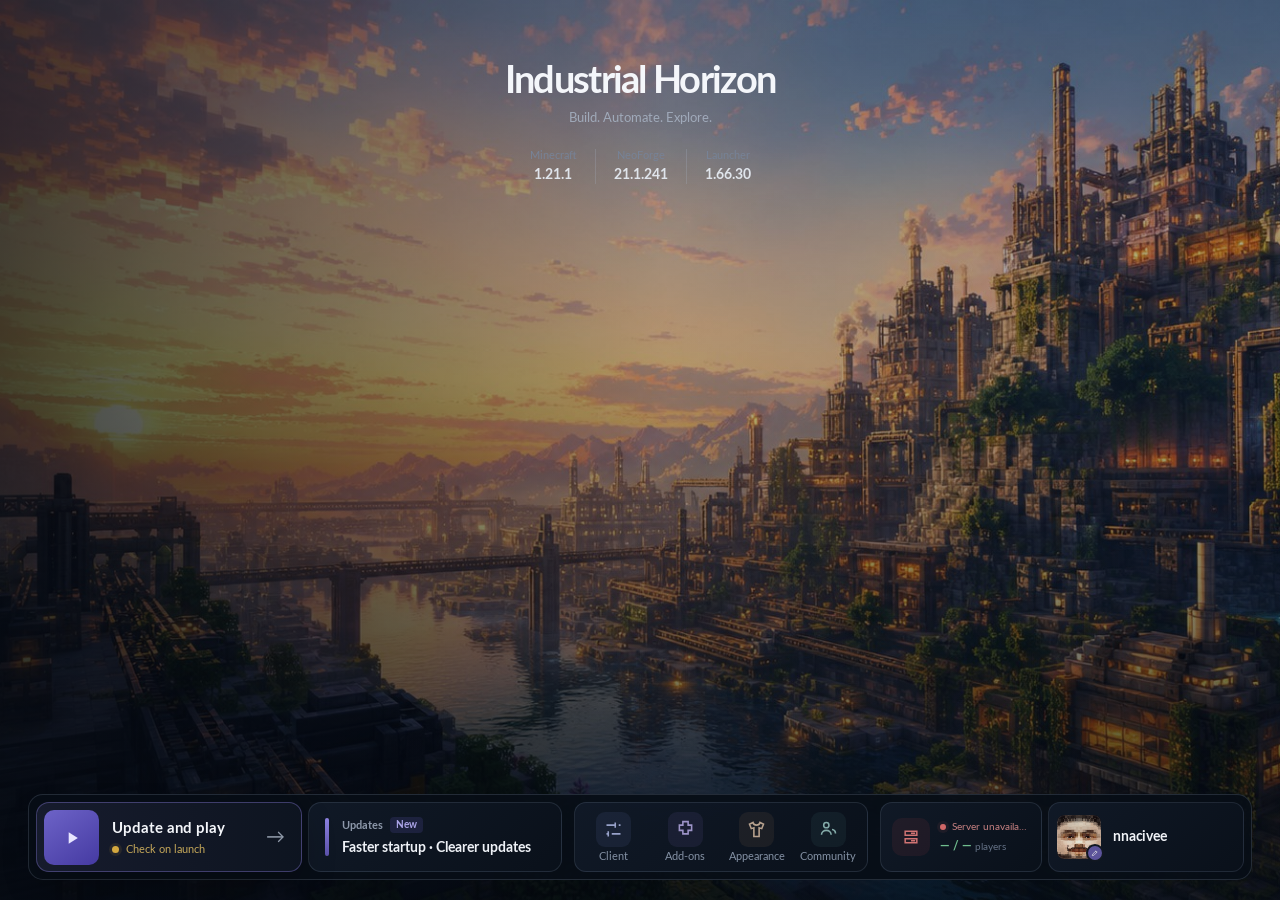
==== ui/center-control-layouts.html @ 891d29fd "Release 1.66.30 optional visual mods" ====
<!doctype html>
<html lang="ru">
<head>
  <meta charset="utf-8">
  <meta name="viewport" content="width=device-width,initial-scale=1">
  <link rel="icon" type="image/png" href="assets/industrial-horizon-icon-source.png">
  <title>Industrial Horizon Launcher</title>
  <style>
    @font-face{font-family:"Horizon Lato";src:url("../fonts/Lato-Regular.ttf") format("truetype");font-weight:400;font-style:normal;font-display:swap}
    @font-face{font-family:"Horizon Lato";src:url("../fonts/Lato-Bold.ttf") format("truetype");font-weight:700;font-style:normal;font-display:swap}
    :root{color-scheme:dark;--bg:#070b12;--panel:rgba(9,15,25,.92);--panel2:#111a28;--line:rgba(170,188,216,.17);--text:#f4f6fa;--muted:#7e8a9d;--accent:#7567ff;--accent2:#9a8cff;--green:#31d17c}
    *{box-sizing:border-box}html,body{margin:0;width:100%;height:100%;min-height:100%;font-family:"Horizon Lato","Segoe UI",Arial,sans-serif;background:var(--bg);color:var(--text);text-rendering:optimizeLegibility}
    body{min-height:100vh;padding:0;display:flex;align-items:stretch;justify-content:flex-start;overflow:hidden}button{font:inherit;color:inherit}
    .page{width:100%;height:100vh}.chooser{height:48px;margin-bottom:10px;display:flex;align-items:center;justify-content:space-between;gap:16px}.chooser-copy{display:flex;align-items:center;gap:12px}.chooser-copy strong{font-size:15px}.chooser-copy span{color:#6f7b8e;font-size:10px}.tabs{display:flex;gap:5px;padding:4px;border:1px solid var(--line);border-radius:10px;background:#0b111b}.tab{height:32px;padding:0 13px;border:0;border-radius:7px;background:transparent;color:#7b8798;font-size:10px;cursor:pointer}.tab:hover{color:#dce1e9;background:#121b29}.tab.active{color:#fff;background:#232a3f;box-shadow:inset 0 0 0 1px rgba(142,129,255,.3)}
    .stage{--control-width:1280px;position:relative;height:calc(100vh - 86px);min-height:590px;max-height:680px;overflow:hidden;border:1px solid #293241;border-radius:15px;background:#080e18;box-shadow:0 26px 90px rgba(0,0,0,.55)}.page.locked .stage{width:100%;height:100%;min-height:0;max-height:none;border:0;border-radius:0;box-shadow:none}
    .stage:before{content:"";position:absolute;inset:0;background:linear-gradient(90deg,rgba(6,11,19,.72) 0%,rgba(6,11,19,.2) 52%,rgba(6,11,19,.26) 100%),linear-gradient(0deg,rgba(5,10,17,.62),rgba(5,10,17,.05) 58%),url("assets/hero-bg-v6.jpg") center/cover no-repeat;filter:saturate(.88) brightness(.94)}
    .profile{position:absolute;z-index:6;left:20px;top:17px;height:43px;min-width:142px;padding:5px 9px 5px 5px;border:1px solid rgba(170,188,216,.13);border-radius:10px;background:rgba(10,16,27,.9);display:flex;align-items:center;gap:10px}.avatar{position:relative;flex:0 0 auto;width:32px;height:32px;padding:0;border:0;border-radius:7px;outline:0;background-color:#202a3a;background-image:url("../skins/nnacivee.png");background-repeat:no-repeat;background-size:256px 128px;background-position:-32px -32px;image-rendering:pixelated;filter:brightness(.9) saturate(.82);box-shadow:inset 0 0 0 1px rgba(255,255,255,.1);cursor:pointer;transition:.16s}.avatar:after{content:"";position:absolute;right:-3px;bottom:-3px;width:14px;height:14px;border:2px solid #111a27;border-radius:50%;background:#665bbb url("data:image/svg+xml,%3Csvg xmlns='http://www.w3.org/2000/svg' viewBox='0 0 24 24' fill='none' stroke='%23fff' stroke-width='2'%3E%3Cpath d='m4 20 4.5-1 10-10-3.5-3.5-10 10L4 20Zm9-13 3.5 3.5'/%3E%3C/svg%3E") center/8px no-repeat;image-rendering:auto}.avatar:hover,.avatar:focus-visible{filter:brightness(1.08) saturate(1);box-shadow:0 0 0 2px rgba(123,111,219,.48),inset 0 0 0 1px rgba(255,255,255,.15)}.profile-copy{min-width:0;display:block}.nickname-input{display:block;width:112px;height:28px;padding:0 2px;border:0;border-bottom:1px solid transparent;outline:0;background:transparent;color:#f1f3f7;font:700 14px/28px "Horizon Lato","Segoe UI",Arial,sans-serif;letter-spacing:-.01em}.nickname-input:hover{border-bottom-color:rgba(155,165,181,.22)}.nickname-input:focus{border-bottom-color:#756bd0;color:#fff}.profile:focus-within{border-color:rgba(126,116,204,.4);background:#121b29}
    .stage .profile{left:auto;right:max(36px,calc(50% - 632px));top:auto;bottom:28px;width:204px;height:70px;padding:8px 11px 8px 8px;border-radius:12px;background:linear-gradient(135deg,rgba(17,26,40,.96),rgba(10,17,27,.96))}.stage .profile .avatar{width:46px;height:46px;background-size:368px 184px;background-position:-46px -46px}.stage .nickname-input{width:128px;font-size:14px}
    .window-controls{position:absolute;z-index:6;right:17px;top:15px;color:rgba(240,244,250,.72);font-size:11px;letter-spacing:12px}.hero{position:absolute;z-index:3;left:50%;top:62px;transform:translateX(-50%);width:680px;text-align:center}.hero h1{margin:0;font-size:38px;line-height:1;letter-spacing:-.045em;font-weight:680}.hero p{margin:11px 0 0;color:#a0aaba;font-size:12px}.versions{margin-top:22px;display:flex;justify-content:center}.version{padding:0 18px;border-right:1px solid rgba(180,195,220,.2)}.version:last-child{border:0}.version small{display:block;color:#778397;font-size:9px}.version b{display:block;margin-top:5px;font-size:12px;font-weight:580;color:#e0e5ec}
    .variant{position:absolute;z-index:4;inset:0;display:none}.variant.active{display:block}
    .play{height:70px;padding:7px;border:1px solid rgba(126,116,204,.42);border-radius:13px;background:linear-gradient(90deg,rgba(23,28,46,.98),rgba(14,21,33,.97));display:grid;grid-template-columns:55px 1fr 28px;align-items:center;gap:13px;text-align:left;cursor:pointer;box-shadow:0 15px 35px rgba(0,0,0,.2)}.play:hover{border-color:#8176d0;transform:translateY(-1px)}.play[aria-disabled="true"]{cursor:wait;transform:none}.play-icon{width:55px;height:55px;border-radius:10px;background:linear-gradient(145deg,#6d63c7,#453aa2);display:grid;place-items:center}.play-icon svg{width:20px;fill:#e8e6ff}.play-copy b{display:block;font-size:17px}.client-state{display:flex!important;align-items:center;gap:7px;margin-top:5px;color:#c1a65b!important;font-size:9px}.client-state i{width:7px;height:7px;border-radius:50%;background:#d4a83f;box-shadow:0 0 0 3px rgba(212,168,63,.1)}.client-state.ready{color:#70b88e!important}.client-state.ready i{background:#42c77b;box-shadow:0 0 0 3px rgba(66,199,123,.1)}.client-state.updating{color:#9aa4b3!important}.client-state.updating i{background:#8a80cf;animation:pulse 1s infinite}@keyframes pulse{50%{opacity:.4}}.arrow{color:#909aa9;font-size:19px}
    .play:focus{outline:0}.play:focus-visible{box-shadow:0 0 0 1px #675eaa,0 15px 35px rgba(0,0,0,.2)}
    .ticker{height:70px;padding:0 16px;border:1px solid var(--line);border-radius:13px;background:var(--panel);display:grid;grid-template-columns:auto minmax(0,1fr);align-items:center;gap:13px;text-align:left;cursor:pointer}.ticker-mark{width:4px;height:38px;border-radius:3px;background:linear-gradient(180deg,#8d82e1,#5c52ad)}.ticker-copy small{display:flex;align-items:center;gap:7px;color:#8d98aa;font-size:9px;font-weight:600;line-height:1}.ticker-copy small em{padding:3px 6px;border-radius:4px;background:rgba(93,82,173,.2);color:#aaa3e6;font-size:8px;font-style:normal;font-weight:600}.ticker-copy small em[hidden]{display:none}.ticker-copy b{display:-webkit-box;margin-top:7px;overflow:hidden;color:#eef1f6;font-size:13px;font-weight:650;line-height:1.18;-webkit-box-orient:vertical;-webkit-line-clamp:2;white-space:normal}.ticker:hover{border-color:rgba(126,116,204,.4)}
    .dock{padding:5px;border:1px solid var(--line);border-radius:14px;background:var(--panel);display:flex;align-items:center;justify-content:center;gap:5px}.tool{position:relative;width:58px;height:58px;padding:0;border:1px solid transparent;border-radius:10px;outline:0;background:transparent;color:#8290a3;display:grid;place-items:center;cursor:pointer}.tool:focus-visible{box-shadow:0 0 0 1px #675eaa}.tool:hover,.tool.open{border-color:rgba(126,116,204,.3);background:#172131;color:#fff}.tool svg{width:35px;height:35px;padding:7px;border-radius:9px;stroke:currentColor;background:#151e2b}.tool[data-group="client"] svg{color:#98a2ca;background:rgba(102,113,169,.12)}.tool[data-group="addons"] svg{color:#9d94c8;background:rgba(116,102,170,.12)}.tool[data-group="look"] svg{color:#b7a18e;background:rgba(164,125,94,.1)}.tool[data-group="community"] svg{color:#83aaa8;background:rgba(76,139,134,.1)}.tool>span{display:none}.tool:after{content:attr(data-label);position:absolute;left:50%;bottom:65px;transform:translate(-50%,4px);padding:6px 8px;border:1px solid var(--line);border-radius:6px;background:#111a28;color:#d8dee7;font-size:9px;white-space:nowrap;opacity:0;pointer-events:none;transition:.15s}.tool:hover:after,.tool:focus-visible:after{opacity:1;transform:translate(-50%,0)}
    .status{display:flex;align-items:center;gap:7px;color:#8793a5;font-size:8px}.status i{width:6px;height:6px;border-radius:50%;background:var(--green);box-shadow:0 0 0 4px rgba(49,209,124,.09)}.status b{color:#dfe4eb;font-weight:550}.status span{margin-left:auto;color:#687486}
    .server-card{height:70px;padding:9px 11px;border:1px solid var(--line);border-radius:12px;background:linear-gradient(135deg,rgba(20,31,44,.96),rgba(11,18,28,.96));display:grid;grid-template-columns:38px minmax(0,1fr);align-items:center;gap:10px;text-align:left;cursor:pointer}.server-card:hover{border-color:rgba(71,177,112,.34);background:#121d2a}.server-signal{width:38px;height:38px;border-radius:10px;background:rgba(45,135,81,.13);display:grid;place-items:center}.server-signal svg{width:20px;height:20px;fill:none;stroke:#64bc87;stroke-width:1.8}.server-copy{min-width:0}.server-copy small{display:flex;align-items:center;gap:6px;color:#6f7c8f;font-size:8px}.server-copy small i{width:6px;height:6px;border-radius:50%;background:#39cb78;box-shadow:0 0 0 3px rgba(57,203,120,.09)}.server-copy b{display:block;margin-top:6px;overflow:hidden;color:#dfe5eb;font-size:10px;font-weight:600;text-overflow:ellipsis;white-space:nowrap}.server-copy b span{color:#70bd8e}.server-copy em{color:#657286;font-size:7px;font-style:normal;font-weight:400}
    /* A — одна широкая строка */
    .a-console{position:absolute;left:50%;right:auto;bottom:20px;width:min(calc(100% - 56px),var(--control-width));height:86px;padding:7px;border:1px solid var(--line);border-radius:15px;background:rgba(8,14,23,.94);display:grid;gap:6px;transform:translateX(-50%)}.bottom-console.layout-a{grid-template-columns:280px minmax(240px,1fr) 256px 176px 204px}.bottom-console.layout-b{grid-template-columns:256px minmax(240px,1fr) 280px 176px 204px}.bottom-console.layout-c{grid-template-columns:minmax(240px,1fr) 280px 256px 176px 204px}.bottom-console.layout-d{grid-template-columns:280px 256px minmax(240px,1fr) 176px 204px}.a-console .play,.a-console .ticker{height:70px}.a-console .ticker,.a-console .dock,.a-console>.server-card{border-color:rgba(170,188,216,.14);background:linear-gradient(135deg,rgba(17,26,40,.96),rgba(10,17,27,.96))}.a-console .dock{height:70px;margin-left:6px;padding:4px;border:1px solid rgba(170,188,216,.14);border-radius:12px;justify-content:center}.a-console>.server-card{margin-left:6px}.a-console .tool{width:auto;height:62px;flex:1;display:flex;flex-direction:column;justify-content:center;gap:4px}.a-console .tool>span{display:block;margin:0;color:#8592a5;font-size:9px;line-height:1.05}.a-console .tool:hover>span,.a-console .tool.open>span{color:#edf0f5}.a-console .tool svg{margin:0;width:35px;height:35px}.a-console .tool:after{display:none}
    /* B — центральный стек */
    .b-play{position:absolute;left:50%;bottom:154px;transform:translateX(-50%);width:350px}.b-play:hover{transform:translate(-50%,-1px)}.b-dock{position:absolute;left:50%;bottom:84px;transform:translateX(-50%);width:300px;height:60px;border-radius:30px}.b-dock .tool{width:58px;height:48px;border-radius:24px}.b-ticker{position:absolute;left:50%;bottom:20px;transform:translateX(-50%);width:500px;height:52px}.b-ticker .ticker-mark{height:24px}
    /* C — управление по углам */
    .c-play{position:absolute;left:28px;bottom:25px;width:340px}.c-dock{position:absolute;right:28px;bottom:25px;width:286px;height:62px;border-radius:31px}.c-dock .tool{width:56px;height:48px;border-radius:24px}.c-ticker{position:absolute;right:28px;top:178px;width:310px;height:74px;grid-template-columns:auto 1fr}.c-ticker time{display:none}.c-ticker .ticker-copy b{font-size:12px}.c-ticker:before{content:attr(data-news-label);position:absolute;left:14px;top:9px;color:#788599;font-size:7px;text-transform:uppercase;letter-spacing:.08em}.c-ticker .ticker-copy{padding-top:13px}
    /* D — вертикальный rail */
    .d-play{position:absolute;left:50%;bottom:25px;transform:translateX(-50%);width:350px}.d-play:hover{transform:translate(-50%,-1px)}.d-rail{position:absolute;right:20px;top:50%;transform:translateY(-38%);width:64px;padding:6px;flex-direction:column;border-radius:32px}.d-rail .tool{width:50px;height:50px;border-radius:25px}.d-rail .tool:after{left:auto;right:58px;bottom:50%;transform:translate(4px,50%)}.d-rail .tool:hover:after{transform:translate(0,50%)}.d-ticker{position:absolute;left:24px;bottom:25px;width:310px;height:62px}
    .pop{position:fixed;z-index:1000;width:230px;padding:6px;border:1px solid #303a49;border-radius:11px;background:#0e1621;box-shadow:0 18px 55px rgba(0,0,0,.65);display:none}.pop.show{display:block}.pop-title{padding:7px 9px 5px;color:#7e74d0;font-size:8px;text-transform:uppercase;letter-spacing:.11em}.pop button{width:100%;height:40px;padding:0 8px;border:0;border-radius:7px;background:transparent;color:#c7ced8;display:flex;align-items:center;gap:9px;font-size:10px;text-align:left;cursor:pointer}.pop button:hover{background:#18212f;color:#fff}.pop svg{width:27px;height:27px;padding:6px;border-radius:7px;background:#151e2b;stroke:#919cab}.danger{color:#d49b9b!important}
    .dialog-backdrop{position:absolute;z-index:60;inset:0;padding:28px;background:rgba(4,8,14,.68);display:none;place-items:center}.dialog-backdrop.show{display:grid}.dialog{width:min(620px,calc(100% - 40px));overflow:hidden;border:1px solid #344052;border-radius:14px;background:#0c141f;box-shadow:0 30px 90px rgba(0,0,0,.65)}.dialog-head{height:66px;padding:0 18px;border-bottom:1px solid var(--line);display:flex;align-items:center;justify-content:space-between}.dialog-head h2{margin:0;font-size:15px}.dialog-head p{margin:5px 0 0;color:#728094;font-size:8px}.dialog-close{width:32px;height:32px;border:1px solid var(--line);border-radius:8px;background:#121b28;color:#8e99a9;font-size:16px;cursor:pointer}.dialog-close:hover{color:#fff;background:#182231}.settings-body{padding:12px;display:grid;grid-template-columns:1fr 1fr;gap:9px}.settings-group{padding:8px;border:1px solid rgba(165,182,210,.12);border-radius:10px;background:#0f1825}.settings-group h3{margin:2px 4px 6px;color:#8278d1;font-size:8px;text-transform:uppercase;letter-spacing:.1em}.setting{min-height:44px;padding:7px 5px;border-top:1px solid rgba(165,182,210,.08);display:flex;align-items:center;justify-content:space-between;gap:10px}.setting:first-of-type{border-top:0}.setting-copy b{display:block;font-size:9px;font-weight:550}.setting-copy small{display:block;margin-top:4px;color:#687588;font-size:7px}.toggle{position:relative;width:33px;height:19px;flex:0 0 auto}.toggle input{position:absolute;opacity:0}.toggle i{position:absolute;inset:0;border-radius:10px;background:#273142;transition:.15s}.toggle i:after{content:"";position:absolute;left:3px;top:3px;width:13px;height:13px;border-radius:50%;background:#808b9b;transition:.15s}.toggle input:checked+i{background:#49417f}.toggle input:checked+i:after{left:17px;background:#beb8ee}.setting select{height:28px;min-width:105px;padding:0 8px;border:1px solid var(--line);border-radius:7px;outline:0;background:#141e2c;color:#cbd2dc;font-size:8px}.dialog-actions{height:54px;padding:8px 12px;border-top:1px solid var(--line);display:flex;align-items:center;justify-content:flex-end;gap:7px}.dialog-action{height:34px;padding:0 14px;border:1px solid var(--line);border-radius:8px;background:#141e2c;color:#a8b1bf;font-size:9px;cursor:pointer}.dialog-action.primary{border-color:#5f57a0;background:#393364;color:#f0edff}.dialog-action:hover{filter:brightness(1.12)}
    .dialog-backdrop{position:absolute;z-index:60;inset:0;padding:28px;background:rgba(4,8,14,.68);display:none;place-items:center}.dialog-backdrop.show{display:grid}.dialog{width:min(620px,calc(100% - 40px));overflow:hidden;border:1px solid #344052;border-radius:14px;background:#0c141f;box-shadow:0 30px 90px rgba(0,0,0,.65)}.dialog-head{height:66px;padding:0 18px;border-bottom:1px solid var(--line);display:flex;align-items:center;justify-content:space-between}.dialog-head h2{margin:0;font-size:15px}.dialog-head p{margin:5px 0 0;color:#728094;font-size:8px}.dialog-close{width:32px;height:32px;border:1px solid var(--line);border-radius:8px;background:#121b28;color:#8e99a9;font-size:16px;cursor:pointer}.dialog-close:hover{color:#fff;background:#182231}.settings-body{padding:12px;display:grid;grid-template-columns:1fr 1fr;gap:9px}.settings-group{padding:8px;border:1px solid rgba(165,182,210,.12);border-radius:10px;background:#0f1825}.settings-group h3{margin:2px 4px 6px;color:#8278d1;font-size:8px;text-transform:uppercase;letter-spacing:.1em}.setting{min-height:44px;padding:7px 5px;border-top:1px solid rgba(165,182,210,.08);display:flex;align-items:center;justify-content:space-between;gap:10px}.setting:first-of-type{border-top:0}.setting-copy b{display:block;font-size:9px;font-weight:550}.setting-copy small{display:block;margin-top:4px;color:#687588;font-size:7px}.toggle{position:relative;width:33px;height:19px;flex:0 0 auto}.toggle input{position:absolute;opacity:0}.toggle i{position:absolute;inset:0;border-radius:10px;background:#273142;transition:.15s}.toggle i:after{content:"";position:absolute;left:3px;top:3px;width:13px;height:13px;border-radius:50%;background:#808b9b;transition:.15s}.toggle input:checked+i{background:#49417f}.toggle input:checked+i:after{left:17px;background:#beb8ee}.setting select{height:28px;min-width:105px;padding:0 8px;border:1px solid var(--line);border-radius:7px;outline:0;background:#141e2c;color:#cbd2dc;font-size:8px}.dialog-actions{height:54px;padding:8px 12px;border-top:1px solid var(--line);display:flex;align-items:center;justify-content:flex-end;gap:7px}.dialog-action{height:34px;padding:0 14px;border:1px solid var(--line);border-radius:8px;background:#141e2c;color:#a8b1bf;font-size:9px;cursor:pointer}.dialog-action.primary{border-color:#5f57a0;background:#393364;color:#f0edff}.dialog-action:hover{filter:brightness(1.12)}.storage-group{grid-column:1/-1}.language-setting{align-items:flex-start}.language-switch{padding:3px;border:1px solid rgba(165,182,210,.11);border-radius:8px;background:#0d1622;display:flex;gap:2px}.language-switch button{height:26px;min-width:43px;padding:0 6px;border:0;border-radius:6px;background:transparent;color:#6f7b8d;display:flex;align-items:center;justify-content:center;gap:4px;font-size:7px;cursor:pointer}.language-switch button[aria-pressed="true"]{background:#292d49;color:#f0edff}.language-switch img{width:15px;height:10px;border-radius:2px;object-fit:cover}.path-setting{min-height:52px}.path-control{min-width:300px;display:flex;align-items:center;gap:6px}.path-control input{min-width:0;height:32px;flex:1;padding:0 10px;border:1px solid var(--line);border-radius:8px;outline:0;background:#101a27;color:#8f9aab;font:8px/1.2 Consolas,monospace}.path-control input:not([readonly]){border-color:rgba(126,116,204,.52);background:#151d2c;color:#e4e7ed}.path-control .dialog-action{height:32px}
    .dialog-view{display:none}.dialog-view.active{display:block}.dialog.wide{width:min(720px,calc(100% - 40px))}.dialog-tabs{height:43px;padding:6px 12px;border-bottom:1px solid var(--line);display:flex;align-items:center;gap:5px}.dialog-tab{height:30px;padding:0 12px;border:1px solid transparent;border-radius:7px;background:transparent;color:#748094;font-size:8px;cursor:pointer}.dialog-tab:hover{background:#131d2a;color:#c9d0da}.dialog-tab.active{border-color:rgba(126,116,204,.3);background:#1c2438;color:#f0edff}.dialog-panel{display:none}.dialog-panel.active{display:block}.dialog-content{height:292px;padding:12px;overflow:auto}.addon-grid{display:grid;grid-template-columns:repeat(3,1fr);gap:8px}.addon-card{padding:10px;border:1px solid rgba(165,182,210,.12);border-radius:10px;background:#0f1825}.addon-icon{width:34px;height:34px;margin-bottom:12px;border-radius:9px;background:linear-gradient(145deg,#4b456f,#252c40);display:grid;place-items:center;color:#c9c3ef;font-size:13px}.addon-card h3{margin:0;font-size:10px}.addon-card p{height:30px;margin:6px 0 10px;color:#6e7b8e;font-size:7px;line-height:1.4}.mini-action{height:29px;padding:0 10px;border:1px solid rgba(126,116,204,.28);border-radius:7px;background:#191f34;color:#bbb5e8;font-size:8px;cursor:pointer}.mini-action.installed{border-color:rgba(82,157,111,.3);background:rgba(42,94,63,.25);color:#83c99d}.installed-list{display:grid;gap:6px}.installed-row{height:55px;padding:0 12px;border:1px solid rgba(165,182,210,.11);border-radius:9px;background:#0f1825;display:flex;align-items:center;gap:10px}.installed-row .addon-icon{width:31px;height:31px;margin:0}.installed-row b{font-size:9px}.installed-row small{display:block;margin-top:4px;color:#6f7b8d;font-size:7px}.installed-row span:last-child{margin-left:auto;color:#72b48a;font-size:8px}
    .appearance-layout{height:360px;display:grid;grid-template-columns:128px 1fr}.appearance-tabs{padding:10px;border-right:1px solid var(--line);display:grid;align-content:start;gap:6px}.appearance-tabs .dialog-tab{width:100%;height:47px;padding:0 9px;display:grid;grid-template-columns:25px 1fr;grid-template-rows:1fr 1fr;column-gap:7px;text-align:left}.appearance-tabs .dialog-tab svg{grid-row:1/3;align-self:center;width:25px;height:25px;padding:5px;border-radius:7px;background:#141e2c;stroke:currentColor}.appearance-tabs .dialog-tab b{align-self:end;font-size:8px;font-weight:600}.appearance-tabs .dialog-tab small{align-self:start;margin-top:2px;color:#667286;font-size:6px}.appearance-tabs .dialog-tab.active small{color:#9188c8}.appearance-content{padding:12px;overflow:auto}.panel-heading{margin-bottom:10px;display:flex;align-items:flex-start;justify-content:space-between;gap:15px}.panel-heading h3{margin:0;font-size:12px}.panel-heading p{margin:5px 0 0;color:#6f7c8e;font-size:7px}.current-preset{flex:0 0 auto;padding:6px 8px;border:1px solid rgba(102,181,132,.25);border-radius:7px;background:rgba(50,112,73,.16);color:#78bd91;font-size:7px}.preset-grid{display:grid;grid-template-columns:repeat(3,1fr);gap:8px}.preset-card{position:relative;min-width:0;height:258px;padding:7px;border:1px solid rgba(165,182,210,.12);border-radius:11px;background:#0f1825;color:#c8cfda;text-align:left;cursor:pointer;overflow:hidden;transition:.16s}.preset-card:hover{transform:translateY(-2px);border-color:rgba(126,116,204,.38);background:#131d2b}.preset-card.selected{border-color:#7167bd;background:#171e31;box-shadow:inset 0 0 0 1px rgba(124,113,207,.12)}.preset-preview{position:relative;height:112px;border-radius:8px;overflow:hidden;display:block;background-image:linear-gradient(0deg,rgba(6,10,17,.32),transparent 70%),url("assets/hero-bg-v6.jpg");background-size:cover;background-repeat:no-repeat}.texture-original{background-position:28% 60%;filter:saturate(.72) contrast(.94)}.texture-industrial{background-position:78% 48%;filter:saturate(1.08) contrast(1.08)}.texture-clean{background-position:52% 38%;filter:saturate(.55) brightness(1.08)}.shader-balanced{background-position:75% 45%;filter:saturate(1.05) brightness(.95)}.shader-cinematic{background-position:17% 50%;filter:saturate(1.32) contrast(1.12) brightness(.85)}.shader-off{background-position:45% 60%;filter:saturate(.55) brightness(1.1)}.preset-badge{position:absolute;left:7px;top:7px;padding:4px 6px;border:1px solid rgba(255,255,255,.11);border-radius:5px;background:rgba(7,12,20,.78);color:#dde2e9;font-size:6px;backdrop-filter:blur(6px)}.preset-check{position:absolute;right:7px;top:7px;width:20px;height:20px;border-radius:50%;background:#7065c0;color:#fff;display:none;place-items:center;font-size:10px;box-shadow:0 4px 15px rgba(0,0,0,.35)}.preset-card.selected .preset-check{display:grid}.preset-body{padding:10px 3px 2px;display:block}.preset-title{display:flex;align-items:center;justify-content:space-between;gap:7px}.preset-title b{font-size:9px}.preset-title small{padding:3px 5px;border-radius:5px;background:#192436;color:#8995a6;font-size:6px}.preset-description{height:32px;margin-top:7px;color:#6f7b8d;font-size:7px;line-height:1.45;display:block}.preset-meta{margin-top:8px;display:flex;flex-wrap:wrap;gap:4px}.preset-meta em{padding:4px 5px;border:1px solid rgba(165,182,210,.1);border-radius:5px;background:#121c29;color:#8793a4;font-size:6px;font-style:normal}.preset-meta em.good{border-color:rgba(71,169,107,.22);color:#70b98a}.skin-dialog{width:min(560px,calc(100% - 40px))}.skin-layout{padding:12px;display:grid;grid-template-columns:165px 1fr;gap:12px}.skin-card{height:240px;border:1px solid rgba(165,182,210,.12);border-radius:11px;background:radial-gradient(circle at 50% 35%,#26324a,#101826 58%,#0c141f);display:grid;place-items:center}.skin-face{width:116px;height:116px;border-radius:14px;background-image:url("../skins/nnacivee.png");background-size:928px 464px;background-position:-116px -116px;image-rendering:pixelated;box-shadow:0 16px 38px rgba(0,0,0,.4)}.skin-info{padding:14px;border:1px solid rgba(165,182,210,.12);border-radius:10px;background:#0f1825}.skin-info h3{margin:0;font-size:15px}.skin-info p{margin:8px 0 14px;color:#6f7c8e;font-size:8px;line-height:1.5}.skin-actions{display:flex;gap:6px}.skin-note{margin-top:14px;padding-top:12px;border-top:1px solid rgba(165,182,210,.1);color:#657185;font-size:7px;line-height:1.5}.graphics-grid{display:grid;grid-template-columns:1fr 1fr;gap:8px}.graphics-grid .settings-group{min-height:130px}
    .appearance-layout{height:360px;display:grid;grid-template-columns:128px 1fr}.appearance-tabs{padding:10px;border-right:1px solid var(--line);display:grid;align-content:start;gap:6px}.appearance-tabs .dialog-tab{width:100%;height:47px;padding:0 9px;display:grid;grid-template-columns:25px 1fr;grid-template-rows:1fr 1fr;column-gap:7px;text-align:left}.appearance-tabs .dialog-tab svg{grid-row:1/3;align-self:center;width:25px;height:25px;padding:5px;border-radius:7px;background:#141e2c;stroke:currentColor}.appearance-tabs .dialog-tab b{align-self:end;font-size:8px;font-weight:600}.appearance-tabs .dialog-tab small{align-self:start;margin-top:2px;color:#667286;font-size:6px}.appearance-tabs .dialog-tab.active small{color:#9188c8}.appearance-content{padding:12px;overflow:auto}.panel-heading{margin-bottom:10px;display:flex;align-items:flex-start;justify-content:space-between;gap:15px}.panel-heading h3{margin:0;font-size:12px}.panel-heading p{margin:5px 0 0;color:#6f7c8e;font-size:7px}.current-preset{flex:0 0 auto;padding:6px 8px;border:1px solid rgba(102,181,132,.25);border-radius:7px;background:rgba(50,112,73,.16);color:#78bd91;font-size:7px}.preset-grid{display:grid;grid-template-columns:repeat(3,1fr);gap:8px}.preset-card{position:relative;min-width:0;height:258px;padding:7px;border:1px solid rgba(165,182,210,.12);border-radius:11px;background:#0f1825;color:#c8cfda;text-align:left;cursor:pointer;overflow:hidden;transition:.16s}.preset-card:hover{transform:translateY(-2px);border-color:rgba(126,116,204,.38);background:#131d2b}.preset-card.selected{border-color:#7167bd;background:#171e31;box-shadow:inset 0 0 0 1px rgba(124,113,207,.12)}.preset-preview{position:relative;height:112px;border-radius:8px;overflow:hidden;display:block;background-image:linear-gradient(0deg,rgba(6,10,17,.32),transparent 70%),url("assets/hero-bg-v6.jpg");background-size:cover;background-repeat:no-repeat}.texture-original{background-position:28% 60%;filter:saturate(.72) contrast(.94)}.texture-industrial{background-position:78% 48%;filter:saturate(1.08) contrast(1.08)}.texture-clean{background-position:52% 38%;filter:saturate(.55) brightness(1.08)}.shader-balanced{background-position:75% 45%;filter:saturate(1.05) brightness(.95)}.shader-cinematic{background-position:17% 50%;filter:saturate(1.32) contrast(1.12) brightness(.85)}.shader-off{background-position:45% 60%;filter:saturate(.55) brightness(1.1)}.preset-badge{position:absolute;left:7px;top:7px;padding:4px 6px;border:1px solid rgba(255,255,255,.11);border-radius:5px;background:rgba(7,12,20,.78);color:#dde2e9;font-size:6px;backdrop-filter:blur(6px)}.preset-check{position:absolute;right:7px;top:7px;width:20px;height:20px;border-radius:50%;background:#7065c0;color:#fff;display:none;place-items:center;font-size:10px;box-shadow:0 4px 15px rgba(0,0,0,.35)}.preset-card.selected .preset-check{display:grid}.preset-body{padding:10px 3px 2px;display:block}.preset-title{display:flex;align-items:center;justify-content:space-between;gap:7px}.preset-title b{font-size:9px}.preset-title small{padding:3px 5px;border-radius:5px;background:#192436;color:#8995a6;font-size:6px}.preset-description{height:32px;margin-top:7px;color:#6f7b8d;font-size:7px;line-height:1.45;display:block}.preset-meta{margin-top:8px;display:flex;flex-wrap:wrap;gap:4px}.preset-meta em{padding:4px 5px;border:1px solid rgba(165,182,210,.1);border-radius:5px;background:#121c29;color:#8793a4;font-size:6px;font-style:normal}.preset-meta em.good{border-color:rgba(71,169,107,.22);color:#70b98a}.skin-dialog{width:min(560px,calc(100% - 40px))}.skin-layout{padding:12px;display:grid;grid-template-columns:165px 1fr;gap:12px}.skin-card{height:240px;border:1px solid rgba(165,182,210,.12);border-radius:11px;background:radial-gradient(circle at 50% 35%,#26324a,#101826 58%,#0c141f);display:grid;place-items:center}.skin-face{width:116px;height:116px;border-radius:14px;background-image:url("../skins/nnacivee.png");background-size:928px 464px;background-position:-116px -116px;image-rendering:pixelated;box-shadow:0 16px 38px rgba(0,0,0,.4)}.skin-info{padding:14px;border:1px solid rgba(165,182,210,.12);border-radius:10px;background:#0f1825}.skin-info h3{margin:0;font-size:15px}.skin-info p{margin:8px 0 14px;color:#6f7c8e;font-size:8px;line-height:1.5}.skin-actions{display:flex;gap:6px}.skin-note{margin-top:14px;padding-top:12px;border-top:1px solid rgba(165,182,210,.1);color:#657185;font-size:7px;line-height:1.5}.graphics-grid{display:grid;grid-template-columns:1fr 1fr;gap:8px}.graphics-grid .settings-group{min-height:130px}.graphics-panel{display:grid;gap:9px}.graphics-head{display:flex;align-items:flex-start;justify-content:space-between}.graphics-head h3{margin:0;font-size:11px}.graphics-head p{margin:4px 0 0;color:#6f7c8e;font-size:7px}.graphics-reset{height:27px;padding:0 9px}.graphics-profiles{display:grid;grid-template-columns:repeat(3,1fr);gap:6px}.graphics-profile{height:48px;padding:7px 9px;border:1px solid rgba(165,182,210,.11);border-radius:9px;background:#0f1825;color:#7f8b9c;text-align:left;cursor:pointer}.graphics-profile:hover{border-color:rgba(126,116,204,.3);background:#141e2c}.graphics-profile.active{border-color:rgba(126,116,204,.48);background:linear-gradient(135deg,#1f2541,#151e2d);color:#f0eeff}.graphics-profile b{display:block;font-size:8px}.graphics-profile small{display:block;margin-top:4px;color:#687588;font-size:6px}.graphics-profile.active small{color:#9b94c9}.graphics-sections{display:grid;grid-template-columns:1fr 1fr;gap:8px}.graphics-sections .settings-group{min-height:0}.graphics-sections .setting{min-height:40px}.graphics-sections .settings-group.compatibility{grid-column:1/-1}.compatibility-grid{display:grid;grid-template-columns:1fr 1fr;gap:0 14px}.compatibility-note{grid-column:1/-1;margin:4px;padding:8px 9px;border:1px solid rgba(194,163,91,.16);border-radius:7px;background:rgba(91,69,34,.12);color:#ae9763;font-size:7px;line-height:1.45}.graphics-restart{color:#6e7a8c;font-size:7px}
    .community-grid{padding:12px;display:grid;grid-template-columns:1fr 1fr;gap:8px}.resource-card{height:96px;padding:12px;border:1px solid rgba(165,182,210,.12);border-radius:10px;background:#0f1825;display:grid;grid-template-columns:40px 1fr 18px;align-items:center;gap:10px;text-align:left;color:#cbd2dc;cursor:pointer}.resource-card:hover,.resource-card.highlighted{border-color:#62599f;background:#171f31}.resource-icon{width:40px;height:40px;border-radius:10px;background:#182437;display:grid;place-items:center;color:#9b93cf;font-size:11px;font-weight:700}.resource-card b{display:block;font-size:10px}.resource-card small{display:block;margin-top:5px;color:#6f7b8d;font-size:7px}.resource-arrow{color:#727e90;font-size:14px}
    .toast{position:fixed;z-index:2000;left:50%;bottom:25px;transform:translate(-50%,16px);padding:10px 15px;border:1px solid rgba(142,130,255,.36);border-radius:9px;background:#151d2a;color:#e9ecf2;font-size:10px;opacity:0;pointer-events:none;transition:.18s}.toast.show{opacity:1;transform:translate(-50%,0)}
    @media(min-width:1167px) and (max-width:1335px){.stage .profile{width:196px}.stage .profile .avatar{width:44px;height:44px;background-size:352px 176px;background-position:-44px -44px}.stage .nickname-input{width:116px}.bottom-console.layout-a{grid-template-columns:270px minmax(190px,1fr) 244px 168px 196px}.bottom-console.layout-b{grid-template-columns:244px minmax(190px,1fr) 270px 168px 196px}.bottom-console.layout-c{grid-template-columns:minmax(190px,1fr) 270px 244px 168px 196px}.bottom-console.layout-d{grid-template-columns:270px 244px minmax(190px,1fr) 168px 196px}}
    @media(max-width:1166px){body{overflow:hidden;align-items:stretch}.page,.stage{min-width:0}.chooser-copy span{display:none}.tab{padding:0 9px}.hero{top:58px;width:620px}.hero h1{font-size:34px}.hero p{margin-top:10px;font-size:11px}.versions{margin-top:20px}.version{padding:0 16px}.stage .profile{right:36px;bottom:28px;width:144px;height:62px;padding:7px 9px 7px 7px}.stage .profile .avatar{width:36px;height:36px;background-size:288px 144px;background-position:-36px -36px}.stage .nickname-input{width:78px;font-size:12px}.a-console{bottom:22px;height:76px;padding:6px}.bottom-console.layout-a{grid-template-columns:210px minmax(150px,1fr) 184px 132px 144px}.bottom-console.layout-b{grid-template-columns:184px minmax(150px,1fr) 210px 132px 144px}.bottom-console.layout-c{grid-template-columns:minmax(150px,1fr) 210px 184px 132px 144px}.bottom-console.layout-d{grid-template-columns:210px 184px minmax(150px,1fr) 132px 144px}.play,.a-console .play{height:62px;padding:6px;grid-template-columns:49px minmax(0,1fr) 26px;gap:12px}.play-icon{width:49px;height:49px;border-radius:9px}.play-icon svg{width:18px}.play-copy b{font-size:15px}.client-state{gap:6px;margin-top:4px}.client-state i{width:6px;height:6px}.arrow{font-size:17px}.ticker,.a-console .ticker{height:62px;padding:0 14px;gap:12px}.ticker-mark{height:34px}.a-console .dock{height:62px;margin-left:0;padding:3px}.a-console>.server-card{height:62px;margin-left:0;padding:6px;grid-template-columns:24px minmax(0,1fr);gap:5px}.a-console>.server-card .server-signal{width:24px;height:24px;border-radius:8px}.a-console>.server-card .server-signal svg{width:15px;height:15px}.a-console .tool{width:auto;height:54px;gap:3px}.a-console .tool svg{width:28px;height:28px;padding:6px}.a-console>.server-card .server-copy small span{overflow:hidden;text-overflow:ellipsis;white-space:nowrap}}
    @media(max-width:1100px){.a-console .tool{gap:0}.a-console .tool>span{display:none}.a-console .tool:after{display:block;bottom:60px;padding:5px 7px;font-size:8px}.a-console .tool:hover:after,.a-console .tool:focus-visible:after,.a-console .tool.open:after{opacity:1;transform:translate(-50%,0)}}
    @media(max-width:940px){.stage .profile{right:24px;bottom:22px;width:132px;padding:7px;gap:8px}.stage .profile .avatar{width:34px;height:34px;background-size:272px 136px;background-position:-34px -34px}.stage .nickname-input{width:70px;font-size:12px}.a-console{bottom:16px;width:calc(100% - 32px)}.bottom-console.layout-a{grid-template-columns:194px minmax(140px,1fr) 148px 126px 132px}.bottom-console.layout-b{grid-template-columns:148px minmax(140px,1fr) 194px 126px 132px}.bottom-console.layout-c{grid-template-columns:minmax(140px,1fr) 194px 148px 126px 132px}.bottom-console.layout-d{grid-template-columns:194px 148px minmax(140px,1fr) 126px 132px}.a-console .ticker{padding:0 10px;gap:9px}.a-console .dock{padding:3px 4px;gap:2px}.a-console .tool{min-width:0;height:52px}.a-console .tool svg{width:30px;height:30px}.a-console>.server-card .server-copy small span{display:-webkit-box;overflow:hidden;line-height:1.1;text-overflow:ellipsis;white-space:normal;-webkit-box-orient:vertical;-webkit-line-clamp:2}}
    .appearance-layout{height:360px;display:block}.appearance-tabs{height:53px;padding:7px 12px;border-right:0;border-bottom:1px solid var(--line);display:flex;align-items:center;gap:6px}.appearance-tabs .dialog-tab{width:150px;height:38px;padding:0 9px;display:grid;grid-template-columns:25px 1fr;grid-template-rows:1fr 1fr;column-gap:7px;text-align:left}.appearance-content{height:307px;padding:12px;overflow:auto}.preset-card{height:232px}.preset-preview{height:96px}
    .shader-list{display:grid;gap:7px}.shader-card{height:72px;padding:6px;border:1px solid rgba(165,182,210,.12);border-radius:10px;background:#0f1825;display:grid;grid-template-columns:108px minmax(0,1fr) 72px;align-items:center;gap:10px;color:#cbd2dc;text-align:left;cursor:pointer;transition:.16s}.shader-card:hover{border-color:rgba(126,116,204,.38);background:#131d2b}.shader-card.selected{border-color:#7167bd;background:#171e31;box-shadow:inset 0 0 0 1px rgba(124,113,207,.12)}.shader-preview{width:108px;height:58px;border-radius:7px;background-image:linear-gradient(0deg,rgba(6,10,17,.28),transparent 70%),url("assets/hero-bg-v6.jpg");background-size:cover;background-repeat:no-repeat}.shader-copy>span:first-child{display:flex;align-items:center;gap:7px}.shader-copy b{font-size:9px}.shader-copy em{color:#8e86c9;font-size:6px;font-style:normal}.shader-copy small{display:block;margin-top:4px;color:#738095;font-size:7px}.shader-features{margin-top:6px;display:flex;gap:4px}.shader-features i{padding:3px 5px;border-radius:4px;background:#192332;color:#8793a5;font-size:6px;font-style:normal}.shader-state{text-align:right}.shader-state small{display:block;color:#697689;font-size:6px}.shader-state b{display:block;margin-top:4px;font-size:8px}.shader-state>i{display:inline-block;width:9px;height:9px;margin-top:7px;border:2px solid #566175;border-radius:50%}.shader-card.selected .shader-state>i{border-color:#8a80dc;box-shadow:inset 0 0 0 2px #171e31;background:#8a80dc}.load-low{color:#70b98a}.load-medium{color:#c2aa67}.load-high{color:#d28d7e}
    .catalog-shell{display:grid;gap:8px}.catalog-toolbar{min-height:34px;display:flex;align-items:center;justify-content:space-between;gap:12px}.catalog-summary b{display:block;font-size:10px}.catalog-summary small{display:block;margin-top:3px;color:#6f7b8d;font-size:7px}.catalog-controls{display:flex;align-items:center;gap:7px}.catalog-current{padding:5px 7px;border:1px solid rgba(84,166,114,.22);border-radius:6px;background:rgba(46,104,67,.14);color:#78bd91;font-size:7px}.layout-switch{padding:3px;display:flex;gap:2px;border:1px solid rgba(165,182,210,.11);border-radius:8px;background:#0d1622}.layout-switch button{width:28px;height:26px;padding:0;border:0;border-radius:6px;background:transparent;color:#687588;display:grid;place-items:center;cursor:pointer}.layout-switch button:hover{color:#c7ced8;background:#17202e}.layout-switch button[aria-pressed="true"]{background:#262a43;color:#c4beef}.layout-switch svg{width:14px;height:14px;fill:none;stroke:currentColor;stroke-width:1.8}.catalog-items{display:grid;gap:6px}.catalog-item{position:relative;min-width:0;border:1px solid rgba(165,182,210,.11);border-radius:9px;background:#0f1825;color:#cbd2dc;text-align:left;cursor:pointer;transition:.15s;overflow:hidden}.catalog-item:hover{border-color:rgba(126,116,204,.36);background:#131d2b}.catalog-item.selected{border-color:#7167bd;background:#171e31;box-shadow:inset 0 0 0 1px rgba(124,113,207,.1)}article.catalog-item{cursor:default}.project-icon-wrap{position:relative;width:42px;height:42px;display:block;flex:0 0 auto}.project-icon{width:42px;height:42px;border-radius:9px;display:block;object-fit:cover;background:#172131;box-shadow:inset 0 0 0 1px rgba(255,255,255,.06)}.mr-badge{position:absolute;right:-3px;bottom:-3px;min-width:15px;height:15px;padding:0 3px;border:2px solid #0f1825;border-radius:5px;background:#1f8f62;color:#eafff5;display:grid;place-items:center;font:700 5px/1 "Horizon Lato",Arial,sans-serif;letter-spacing:-.03em}.catalog-item.selected .mr-badge{border-color:#171e31}.project-copy{min-width:0;display:block}.project-title{display:flex;align-items:center;gap:6px;min-width:0}.project-title b{min-width:0;overflow:hidden;text-overflow:ellipsis;white-space:nowrap;font-size:9px;font-weight:650}.project-title i{flex:0 0 auto;padding:3px 5px;border-radius:4px;background:#192434;color:#8a96a8;font-size:6px;font-style:normal}.project-description{display:block;margin-top:4px;overflow:hidden;color:#748094;font-size:7px;line-height:1.35;text-overflow:ellipsis;white-space:nowrap}.project-meta{display:flex;flex-wrap:wrap;gap:4px;margin-top:5px}.project-meta i{padding:3px 5px;border-radius:4px;background:#182332;color:#8793a5;font-size:6px;font-style:normal}.project-meta i.good{color:#72b88b;background:rgba(48,110,70,.16)}.project-meta i.warn{color:#c3a764;background:rgba(115,87,37,.16)}.project-side{min-width:68px;text-align:right}.project-side small{display:block;color:#687588;font-size:6px}.project-side b{display:block;margin-top:4px;font-size:8px}.select-dot{display:inline-block;width:9px;height:9px;margin-top:6px;border:2px solid #566175;border-radius:50%}.catalog-item.selected .select-dot{border-color:#8a80dc;box-shadow:inset 0 0 0 2px #171e31;background:#8a80dc}.catalog-action{height:28px;padding:0 9px;border:1px solid rgba(126,116,204,.27);border-radius:7px;background:#1a2035;color:#bbb5e8;font-size:7px;cursor:pointer}.catalog-action:hover{filter:brightness(1.15)}.catalog-action.installed{border-color:rgba(82,157,111,.3);background:rgba(42,94,63,.24);color:#83c99d}.catalog-status{min-width:74px;text-align:right;color:#7f8a9b;font-size:7px}.catalog-status.good{color:#71b98a}.catalog-status.warn{color:#c2a55f}.catalog-status.locked{display:flex;align-items:center;justify-content:flex-end;gap:5px;color:#7e8999}.catalog-status.locked svg{width:11px;height:11px;fill:none;stroke:currentColor;stroke-width:1.8}.catalog-search{width:132px;height:30px;padding:0 9px;border:1px solid rgba(165,182,210,.12);border-radius:7px;outline:0;background:#0d1622;color:#cbd2dc;font-size:7px}.catalog-search:focus{border-color:rgba(126,116,204,.45)}.catalog-search::placeholder{color:#5f6c7e}.client-actions{display:flex;align-items:center;justify-content:flex-end}.client-toggle{width:88px;height:30px;padding:0 8px;border:1px solid rgba(165,182,210,.13);border-radius:8px;background:#141e2c;color:#778397;display:flex;align-items:center;gap:7px;font-size:7px;cursor:pointer}.client-toggle>i{position:relative;width:22px;height:12px;border-radius:7px;background:#303a49;flex:0 0 auto;transition:.15s}.client-toggle>i:after{content:"";position:absolute;left:2px;top:2px;width:8px;height:8px;border-radius:50%;background:#788495;transition:.15s}.client-toggle[aria-pressed="true"]{border-color:rgba(73,169,108,.25);background:rgba(43,103,65,.16);color:#7fc497}.client-toggle[aria-pressed="true"]>i{background:#36734e}.client-toggle[aria-pressed="true"]>i:after{left:12px;background:#9bd2ae}.client-mod.is-off .project-icon{filter:grayscale(1);opacity:.48}.client-mod.is-off .project-copy{opacity:.58}.client-mod.is-off .mr-badge{opacity:.55}.dialog-hint{margin-right:auto;color:#687588;font-size:7px}
    .catalog-shell[data-layout="list"] .catalog-items{grid-template-columns:1fr}.catalog-shell[data-layout="list"] .catalog-item{min-height:56px;padding:6px 8px;display:grid;grid-template-columns:42px minmax(0,1fr) auto;align-items:center;gap:9px}.catalog-shell[data-layout="columns"] .catalog-items{grid-template-columns:repeat(2,minmax(0,1fr))}.catalog-shell[data-layout="columns"] .catalog-item{min-height:82px;padding:8px;display:grid;grid-template-columns:42px minmax(0,1fr) auto;align-items:center;gap:8px}.catalog-shell[data-layout="columns"] .project-side{min-width:52px}.catalog-shell[data-layout="columns"] .client-actions{grid-column:1/-1;justify-content:stretch}.catalog-shell[data-layout="columns"] .client-toggle{flex:1;width:auto}.catalog-shell[data-layout="grid"] .catalog-items{grid-template-columns:repeat(3,minmax(0,1fr))}.catalog-shell[data-layout="grid"] .catalog-item{min-height:126px;padding:9px;display:grid;grid-template-columns:42px minmax(0,1fr);align-content:start;gap:8px}.catalog-shell[data-layout="grid"] .project-side,.catalog-shell[data-layout="grid"] .catalog-action,.catalog-shell[data-layout="grid"] .catalog-status,.catalog-shell[data-layout="grid"] .client-actions{grid-column:1/-1;justify-self:stretch;text-align:left}.catalog-shell[data-layout="grid"] .catalog-action{margin-top:auto}.catalog-shell[data-layout="grid"] .catalog-status.locked{justify-content:flex-start}.catalog-shell[data-layout="grid"] .client-actions{justify-content:stretch}.catalog-shell[data-layout="grid"] .client-toggle{flex:1;width:auto}.catalog-shell[data-layout="grid"] .project-description{white-space:normal;display:-webkit-box;-webkit-line-clamp:2;-webkit-box-orient:vertical}.catalog-shell[data-layout="grid"] .project-meta{grid-column:1/-1}.catalog-shell[data-layout="grid"] .select-dot{position:absolute;right:9px;top:6px}.dialog-content .catalog-shell{min-height:250px}.appearance-content .catalog-shell{min-height:270px}
    .news-dialog{width:min(700px,calc(100% - 40px));border-color:rgba(130,119,207,.34);border-radius:17px;background:#0a121d}.news-dialog .dialog-head{background:linear-gradient(90deg,rgba(57,51,97,.17),transparent 58%)}.news-dialog .dialog-head p{display:flex;align-items:center;gap:6px}.news-live-dot{width:6px;height:6px;border-radius:50%;background:#37c77a;box-shadow:0 0 0 3px rgba(55,199,122,.1)}.news-body{height:326px;padding:12px;display:grid;grid-template-rows:60px minmax(0,1fr);gap:10px;background:#09111b}.news-tabs{display:grid;grid-template-columns:repeat(3,minmax(0,1fr));gap:6px}.news-tab{position:relative;min-width:0;padding:7px 9px;border:1px solid rgba(165,182,210,.1);border-radius:9px;background:#0f1825;color:#8d98a8;display:grid;grid-template-columns:26px minmax(0,1fr);align-items:center;gap:8px;text-align:left;cursor:pointer;overflow:hidden}.news-tab:hover{border-color:rgba(126,116,204,.28);background:#131d2b;color:#d7dce4}.news-tab.active{border-color:rgba(126,116,204,.46);background:linear-gradient(135deg,#1c2340,#131d2b);color:#f2f0ff;box-shadow:0 7px 20px rgba(0,0,0,.15)}.news-tab.active:after{content:"";position:absolute;left:10px;right:10px;bottom:0;height:2px;border-radius:2px 2px 0 0;background:#7e73d6}.news-tab>i{width:26px;height:26px;border-radius:7px;background:#182236;color:#7169ad;display:grid;place-items:center;font-size:7px;font-style:normal}.news-tab.active>i{background:#302b59;color:#bcb5f4}.news-tab span{min-width:0}.news-tab small{display:block;color:#69768a;font-size:6px;text-transform:uppercase;letter-spacing:.08em}.news-tab b{display:block;margin-top:4px;overflow:hidden;color:inherit;font-size:8px;line-height:1.25;text-overflow:ellipsis;white-space:nowrap}.news-card{--news-tone:#7d72d8;position:relative;min-height:0;overflow:hidden;border:1px solid rgba(165,182,210,.12);border-radius:12px;background:linear-gradient(135deg,color-mix(in srgb,var(--news-tone) 13%,#101925),#0c151f 50%);display:grid;grid-template-columns:minmax(0,.9fr) minmax(0,1.15fr)}.news-card[data-tone="factory"]{--news-tone:#d09659}.news-card[data-tone="stability"]{--news-tone:#4ca886}.news-card:before{content:"";position:absolute;right:-44px;top:-70px;width:190px;height:190px;border:1px solid color-mix(in srgb,var(--news-tone) 22%,transparent);border-radius:50%;box-shadow:0 0 70px color-mix(in srgb,var(--news-tone) 10%,transparent);pointer-events:none}.news-card:after{content:"";position:absolute;right:0;top:0;width:210px;height:120px;opacity:.07;background-image:linear-gradient(var(--news-tone) 1px,transparent 1px),linear-gradient(90deg,var(--news-tone) 1px,transparent 1px);background-size:18px 18px;mask-image:linear-gradient(135deg,#000,transparent 72%);pointer-events:none}.news-intro{position:relative;z-index:1;padding:18px;border-right:1px solid rgba(165,182,210,.11);display:flex;flex-direction:column;align-items:flex-start}.news-kicker{padding:5px 7px;border:1px solid color-mix(in srgb,var(--news-tone) 28%,transparent);border-radius:6px;background:color-mix(in srgb,var(--news-tone) 10%,transparent);color:color-mix(in srgb,var(--news-tone) 72%,#fff);font-size:6px;text-transform:uppercase;letter-spacing:.09em}.news-intro h3{margin:13px 0 0;color:#f4f5f8;font-size:18px;line-height:1.08;letter-spacing:-.025em}.news-lead{margin:10px 0 0;color:#8b97a8;font-size:8px;line-height:1.55}.news-tags{margin-top:auto;display:flex;gap:5px}.news-tags span{padding:4px 6px;border-radius:5px;background:#121d2a;color:#718094;font-size:6px}.news-changes{position:relative;z-index:1;padding:14px;min-width:0}.news-section-head{height:24px;display:flex;align-items:flex-start;justify-content:space-between}.news-section-title{color:#d4d9e1;font-size:8px;font-weight:600}.news-change-count{color:#667386;font-size:6px}.news-points{display:grid;gap:5px}.news-point{min-height:49px;padding:7px 8px;border-top:1px solid rgba(165,182,210,.09);display:grid;grid-template-columns:26px minmax(0,1fr);align-items:center;gap:8px}.news-point:first-child{border-top:0}.news-point i{width:26px;height:26px;border-radius:7px;background:color-mix(in srgb,var(--news-tone) 13%,#15202d);color:color-mix(in srgb,var(--news-tone) 68%,#fff);display:grid;place-items:center;font-size:7px;font-style:normal}.news-point b{display:block;font-size:8px}.news-point small{display:block;margin-top:3px;color:#6f7b8d;font-size:6.5px;line-height:1.35}.news-dialog .dialog-actions{justify-content:flex-end;background:#0a121d}
    /* Long Ukrainian and English labels stay inside the compact layout. */
    .ticker-copy{min-width:0}.ticker-copy b{overflow:hidden}
    .graphics-profile{height:auto;min-height:48px}
    .news-intro,.news-changes{min-width:0;min-height:0;overflow:auto}
    .nickname-input,.mr-badge{font-family:"Horizon Lato","Segoe UI",Arial,sans-serif}.catalog-item[hidden],.mod-empty[hidden]{display:none!important}
    .memory-setting{min-height:58px}.memory-control{width:142px;flex:0 0 auto}.memory-value-row,.memory-scale{display:flex;align-items:center;justify-content:space-between}.memory-value-row{margin-bottom:7px}.memory-value-row strong{color:#c9c4f2;font-size:9px}.memory-value-row small{margin:0;color:#647185;font-size:6px}.memory-control.is-auto .memory-value-row strong{color:#80c99a}.memory-range{width:100%;height:4px;margin:0;appearance:none;border-radius:4px;outline:0;background:linear-gradient(90deg,#6f63c7 var(--memory-progress,29%),#283345 var(--memory-progress,29%))}.memory-range::-webkit-slider-thumb{width:14px;height:14px;appearance:none;border:3px solid #292442;border-radius:50%;background:#aaa2eb;box-shadow:0 0 0 1px #7569c8;cursor:pointer}.memory-control.is-auto .memory-range::-webkit-slider-thumb{border-color:#20342d;background:#8bcda2;box-shadow:0 0 0 1px #4d9f6c}.memory-scale{margin-top:5px;color:#5e6b7d;font-size:6px}.memory-scale i{font-style:normal}.memory-control.is-auto .memory-scale i:first-child{color:#76bd90}
    .catalog-categories{display:flex;align-items:center;gap:5px;min-width:0;overflow:auto;scrollbar-width:none}.catalog-categories::-webkit-scrollbar{display:none}.catalog-category{height:25px;padding:0 9px;border:1px solid rgba(165,182,210,.1);border-radius:7px;background:#0e1723;color:#6e7a8c;font-size:7px;white-space:nowrap;cursor:pointer}.catalog-category:hover{border-color:rgba(126,116,204,.28);color:#c5ccd6}.catalog-category[aria-pressed="true"]{border-color:rgba(126,116,204,.42);background:#22273e;color:#eeeaff}.catalog-category span{margin-left:5px;color:#59677a}.catalog-category[aria-pressed="true"] span{color:#aaa3df}.mod-empty{padding:22px;border:1px dashed rgba(165,182,210,.13);border-radius:9px;color:#697688;font-size:8px;text-align:center}
    .catalog-filterbar{display:flex;align-items:center;justify-content:space-between;flex-wrap:wrap;gap:7px;min-width:0}.catalog-filterbar .catalog-search{flex:0 1 180px}.catalog-filterbar .catalog-categories{flex:1 1 220px}.catalog-filterbar .catalog-status-filters{flex:0 1 auto;justify-content:flex-end}.catalog-state{grid-column:1/-1;min-height:66px;padding:14px;border:1px dashed rgba(165,182,210,.15);border-radius:9px;background:rgba(12,21,32,.52);color:#7b8799;display:grid;place-items:center;text-align:center}.catalog-state[hidden]{display:none!important}.catalog-state>span{max-width:430px}.catalog-state b{display:block;color:#bfc6d1;font-size:11px}.catalog-state small{display:block;margin-top:5px;color:#6d798b;font-size:10px;line-height:1.4}.catalog-state[data-state="error"]{border-color:rgba(199,100,100,.24);background:rgba(77,34,39,.12)}.catalog-state[data-state="error"] b{color:#d29a9a}.catalog-state-actions{margin-top:10px;display:flex;align-items:center;justify-content:center;gap:6px}.catalog-state-action{height:30px;padding:0 11px;border:1px solid rgba(126,116,204,.3);border-radius:7px;background:#191f34;color:#bbb5e8;font-size:10px;cursor:pointer}.catalog-state-action:hover{filter:brightness(1.14)}.catalog-skeleton{pointer-events:none!important;cursor:default!important}.catalog-skeleton:hover{border-color:rgba(165,182,210,.11)!important;background:#0f1825!important}.catalog-skeleton-block{display:block;border-radius:6px;background:linear-gradient(100deg,#182332 18%,#253044 34%,#182332 50%);background-size:240% 100%;animation:catalog-shimmer 1.35s ease-in-out infinite}.catalog-skeleton-icon{width:42px;height:42px;border-radius:9px}.catalog-skeleton-copy{min-width:0;display:grid;gap:7px}.catalog-skeleton-line{height:7px}.catalog-skeleton-line:first-child{width:62%}.catalog-skeleton-line:last-child{width:88%;opacity:.7}.catalog-skeleton-action{width:68px;height:27px}.catalog-shell[data-layout="grid"] .catalog-skeleton-action{grid-column:1/-1;width:100%}.catalog-action[data-install-state]{position:relative;isolation:isolate;overflow:hidden}.catalog-action[data-install-state]::before{content:"";position:absolute;z-index:0;inset:0 auto 0 0;width:var(--install-progress,0%);background:rgba(126,116,204,.22);transition:width .18s ease}.catalog-action[data-install-progress="indeterminate"]::before{width:42%;animation:catalog-install-indeterminate 1.15s ease-in-out infinite}.catalog-action [data-pack-install-label]{position:relative;z-index:1}.catalog-action[data-install-state="done"]{border-color:rgba(82,157,111,.34);background:rgba(42,94,63,.24);color:#8bd0a4}.catalog-action[data-install-state="error"]{border-color:rgba(199,100,100,.3);background:rgba(83,38,43,.2);color:#dba0a0}@keyframes catalog-shimmer{0%{background-position:100% 0}100%{background-position:-100% 0}}@keyframes catalog-install-indeterminate{0%{transform:translateX(-115%)}55%,100%{transform:translateX(245%)}}@media(prefers-reduced-motion:reduce){.catalog-skeleton-block,.catalog-action[data-install-progress="indeterminate"]::before{animation:none}.catalog-action[data-install-progress="indeterminate"]::before{width:100%;opacity:.32}}
    .news-dialog{width:min(820px,calc(100% - 40px))}.news-head-actions{display:flex;align-items:center;gap:8px}.news-server-pill{height:38px;padding:0 11px;border:1px solid rgba(71,169,107,.22);border-radius:9px;background:rgba(34,82,53,.16);color:#cbd3dc;display:flex;align-items:center;gap:8px;text-align:left;cursor:pointer}.news-server-pill>i{width:8px;height:8px;border-radius:50%;background:#35c879;box-shadow:0 0 0 4px rgba(53,200,121,.09)}.news-server-pill span{display:block}.news-server-pill b{display:block;color:#7fd29e;font-size:8px}.news-server-pill small{display:block;margin-top:3px;color:#778597;font-size:6.5px}.news-server-pill[data-server-online="false"]{border-color:rgba(202,91,91,.2);background:rgba(86,39,44,.15)}.news-server-pill[data-server-online="false"]>i{background:#d06767;box-shadow:0 0 0 4px rgba(208,103,103,.08)}.news-server-pill[data-server-online="false"] b{color:#d08a8a}.server-card[data-server-online="false"] .server-copy small i{background:#d06767;box-shadow:0 0 0 3px rgba(208,103,103,.08)}.server-card[data-server-online="false"] .server-copy small span{color:#c78181}.news-body.news-feed-layout{height:390px;padding:12px;display:grid;grid-template-rows:30px minmax(0,1fr);gap:9px;background:#09111b}.news-filters{display:flex;align-items:center;gap:5px;overflow-x:auto;scrollbar-width:none}.news-filters::-webkit-scrollbar{display:none}.news-filter{height:28px;padding:0 10px;border:1px solid rgba(165,182,210,.11);border-radius:7px;background:#0e1723;color:#788598;font-size:8px;white-space:nowrap;cursor:pointer}.news-filter:hover{border-color:rgba(126,116,204,.3);color:#d5dbe4}.news-filter[aria-pressed="true"]{border-color:rgba(126,116,204,.46);background:#242940;color:#f1eeff}.news-filter span{margin-left:5px;color:#636d83}.news-layout{min-height:0;display:grid;grid-template-columns:245px minmax(0,1fr);overflow:hidden;border:1px solid rgba(165,182,210,.12);border-radius:11px;background:#0c151f}.news-feed{min-height:0;padding:6px;overflow-y:auto;border-right:1px solid rgba(165,182,210,.1);scrollbar-width:thin}.news-list-item{position:relative;width:100%;min-height:62px;padding:9px;border:1px solid transparent;border-radius:8px;background:transparent;color:#aeb7c4;display:block;text-align:left;cursor:pointer}.news-list-item:hover{background:#121d2a}.news-list-item.active{border-color:rgba(126,116,204,.4);background:linear-gradient(135deg,#1d2339,#151f2c);color:#fff}.news-list-meta{display:flex;align-items:center;justify-content:space-between;gap:8px}.news-list-meta i,.news-list-meta time{color:#728095;font-size:7px;font-style:normal}.news-list-item.active .news-list-meta i{color:#aaa3df}.news-list-item b{display:block;margin-top:7px;overflow:hidden;font-size:10px;line-height:1.2;text-overflow:ellipsis;white-space:nowrap}.news-list-item em{position:absolute;right:8px;bottom:7px;color:#6dc78c;font-size:6px;font-style:normal}.news-empty{margin:10px;padding:18px 8px;border:1px dashed rgba(165,182,210,.12);border-radius:8px;color:#697688;font-size:8px;line-height:1.4;text-align:center}.news-empty[hidden],.news-list-item[hidden]{display:none!important}.news-card.news-detail{position:relative;min-width:0;min-height:0;overflow:hidden;border:0;border-radius:0;background:linear-gradient(145deg,color-mix(in srgb,var(--news-tone) 10%,#101925),#0c151f 58%);display:grid;grid-template-columns:1fr;grid-template-rows:auto minmax(0,1fr)}.news-detail .news-intro{padding:18px 20px 14px;border-right:0;border-bottom:1px solid rgba(165,182,210,.1);display:block}.news-article-meta{display:flex;align-items:center;justify-content:space-between;gap:12px}.news-article-meta time{color:#68768b;font-size:7px}.news-detail .news-intro h3{margin:12px 0 0;font-size:19px;line-height:1.1}.news-detail .news-lead{max-width:520px;margin-top:9px;color:#8d99aa;font-size:9px;line-height:1.5}.news-detail .news-changes{padding:12px 18px 14px;overflow:auto}.news-detail .news-section-head{height:25px;align-items:center}.news-detail .news-section-title{font-size:9px}.news-detail .news-change-count{font-size:7px}.news-detail .news-points{gap:3px}.news-detail .news-point{min-height:48px;padding:7px 5px;grid-template-columns:28px minmax(0,1fr);gap:9px}.news-detail .news-point i{width:28px;height:28px}.news-detail .news-point b{font-size:9px}.news-detail .news-point small{font-size:7.5px;line-height:1.4}.news-card[data-tone="server"]{--news-tone:#4aa4bf}.news-dialog .dialog-actions{min-height:48px}
    .server-card[data-server-state="offline"] .server-signal{background:rgba(150,59,66,.13)}
    .server-card[data-server-state="offline"] .server-signal svg{stroke:#d07373}
    .server-card[data-server-state="checking"] .server-signal{background:rgba(115,128,148,.1)}
    .server-card[data-server-state="checking"] .server-signal svg{stroke:#758296}
    .server-card[data-server-state="checking"] .server-copy small i{background:#758296;box-shadow:0 0 0 3px rgba(117,130,150,.08);animation:server-pulse 1.4s ease-in-out infinite}
    .server-card[data-server-state="checking"] .server-copy small span{color:#8994a4}
    .news-server-pill[data-server-state="checking"]{border-color:rgba(137,150,169,.17);background:rgba(77,88,104,.12)}
    .news-server-pill[data-server-state="checking"]>i{background:#7c899b;box-shadow:0 0 0 4px rgba(124,137,155,.08);animation:server-pulse 1.4s ease-in-out infinite}
    .news-server-pill[data-server-state="checking"] b{color:#9ba6b5}
    .a-console>.server-card{min-width:0}
    .a-console>.server-card .server-copy small span{overflow:hidden;text-overflow:ellipsis;white-space:nowrap}
    button:disabled,[aria-disabled="true"]{opacity:.5;cursor:not-allowed!important;transform:none!important}.catalog-loading{grid-column:1/-1;min-height:68px;padding:24px;border:1px dashed rgba(165,182,210,.13);border-radius:9px;color:#697688;font-size:9px;text-align:center}.project-placeholder{align-items:center;justify-content:center;background:#182334;color:#9d95d2;font-weight:700}.graphics-sections{grid-template-columns:1fr}.compatibility-grid{grid-template-columns:1fr}.path-control{min-width:min(360px,55vw)}.path-control input{width:100%}.settings-group [data-update-status]{max-width:165px;overflow:hidden;text-overflow:ellipsis;white-space:nowrap}
    .play{position:relative;overflow:hidden;transition:transform .16s ease,border-color .16s ease,background .16s ease,box-shadow .16s ease}
    .play-copy{min-width:0}.client-state span{min-width:0;overflow:hidden;text-overflow:ellipsis;white-space:nowrap}.play .arrow{transition:transform .15s ease,opacity .15s ease}
    .play:after{content:"";position:absolute;z-index:2;left:0;bottom:0;width:var(--play-progress,0%);height:3px;border-radius:0 3px 3px 0;background:linear-gradient(90deg,#7568d7,#a39af1);box-shadow:0 0 14px rgba(132,119,225,.45);transition:width .24s ease,background .16s ease}
    .play[data-client-mode="checking"],.play[data-client-mode="launching"]{border-color:rgba(139,127,220,.58);box-shadow:0 12px 32px rgba(44,37,89,.24)}
    .play[data-client-mode="updating"]{border-color:rgba(153,139,227,.68)}
    .play[data-client-mode="running"]{border-color:rgba(63,181,112,.48);background:linear-gradient(90deg,rgba(23,49,39,.98),rgba(13,28,26,.97))}
    .play[data-client-mode="running"] .play-icon{background:linear-gradient(145deg,#3aa46a,#236447)}
    .play[data-client-mode="running"]:after{background:#4bc47d;box-shadow:0 0 14px rgba(75,196,125,.35)}
    .play[data-client-mode="error"]{border-color:rgba(206,94,104,.58);background:linear-gradient(90deg,rgba(56,27,35,.98),rgba(29,18,25,.97))}
    .play[data-client-mode="error"] .play-icon{background:linear-gradient(145deg,#a84f60,#6b3041)}
    .play[data-client-mode="checking"] .play-icon,.play[data-client-mode="launching"] .play-icon{animation:play-breathe 1.25s ease-in-out infinite}
    .play[data-client-mode="updating"] .play-icon{animation:play-breathe .9s ease-in-out infinite}
    .client-state.checking,.client-state.launching{color:#aaa3df!important}.client-state.checking i,.client-state.launching i{background:#8d82da;box-shadow:0 0 0 3px rgba(141,130,218,.1);animation:server-pulse 1.15s ease-in-out infinite}
    .client-state.running{color:#73c994!important}.client-state.running i{background:#42c77b;box-shadow:0 0 0 3px rgba(66,199,123,.1)}
    .client-state.error{color:#d78d96!important}.client-state.error i{background:#d26473;box-shadow:0 0 0 3px rgba(210,100,115,.1)}.client-state.error>span{display:-webkit-box;max-height:2.5em;overflow:hidden;line-height:1.25;white-space:normal;-webkit-box-orient:vertical;-webkit-line-clamp:2}
    .ticker,.server-card,.a-console .tool,.stage .profile{transition:transform .15s ease,border-color .15s ease,background .15s ease,box-shadow .15s ease,color .15s ease}
    .a-console .tool svg{transition:transform .15s ease,background .15s ease,color .15s ease}.a-console .tool:focus-visible,.a-console .ticker:focus-visible,.a-console>.server-card:focus-visible{outline:0;box-shadow:0 0 0 2px rgba(126,116,204,.52)}
    @media(hover:hover) and (pointer:fine){.a-console .ticker:hover,.a-console>.server-card:hover,.a-console .tool:hover{transform:translateY(-2px);box-shadow:0 8px 20px rgba(0,0,0,.2)}.a-console .tool:hover svg{transform:scale(1.06)}.play:hover:not([aria-disabled="true"]){transform:translateY(-2px)}.play:hover:not([aria-disabled="true"]) .play-icon{transform:scale(1.035)}.play:hover:not([aria-disabled="true"]) .arrow{transform:translateX(3px)}}
    .a-console .ticker:active,.a-console>.server-card:active,.a-console .tool:active{transform:translateY(0) scale(.97);transition-duration:.07s}.play:active:not([aria-disabled="true"]){transform:translateY(0) scale(.99);transition-duration:.07s}
    @keyframes play-breathe{50%{filter:brightness(1.18);box-shadow:0 0 20px rgba(128,115,224,.3)}}
    @keyframes server-pulse{50%{opacity:.38}}
    /* Release readability: keep the compact geometry, but avoid 6–8 px text
       on the controls players use every launch. */
    .a-console .client-state{font-size:10px}.a-console .ticker-copy small{font-size:10px}.a-console .ticker-copy b{font-size:14px}.a-console .tool>span{font-size:10px}.a-console .server-copy small{font-size:9px}.a-console .server-copy b{font-size:11px}.a-console .server-copy em{font-size:8px}.versions .version small{font-size:10px}.versions .version b{font-size:13px}
    .dialog-head p{font-size:10px}.settings-group h3{font-size:10px}.setting-copy b{font-size:11px}.setting-copy small{font-size:9px;line-height:1.35}.setting select{font-size:10px}.dialog-action{font-size:11px}.language-switch button{font-size:9px}.path-control input{font-size:10px}.memory-value-row strong{font-size:11px}.memory-value-row small,.memory-scale{font-size:8px}.catalog-summary small{font-size:9px}.project-title b{font-size:11px}.project-title i,.project-meta i{font-size:8px}.project-description{font-size:9px}.catalog-status,.catalog-action,.client-toggle,.catalog-search,.dialog-hint{font-size:9px}.news-tab small,.news-kicker,.news-tags span,.news-change-count{font-size:8px}.news-tab b,.news-lead,.news-section-title,.news-point b{font-size:10px}.news-point small{font-size:8.5px}
    .news-body.news-feed-layout{height:420px;grid-template-rows:minmax(0,1fr);gap:0}
    /* Appearance catalog: a large useful viewport with compact, content-sized items. */
    .dialog[data-dialog-view="appearance"]{width:min(1040px,100%)}
    .dialog[data-dialog-view="appearance"] .appearance-layout{height:clamp(360px,calc(100vh - 180px),570px);display:grid;grid-template-columns:154px minmax(0,1fr)}
    .dialog[data-dialog-view="appearance"] .appearance-tabs{height:auto;padding:12px 10px;border-right:1px solid var(--line);border-bottom:0;display:grid;align-content:start;gap:7px}
    .dialog[data-dialog-view="appearance"] .appearance-tabs .dialog-tab{width:100%;height:54px;padding:0 10px;grid-template-columns:29px minmax(0,1fr);column-gap:9px}
    .dialog[data-dialog-view="appearance"] .appearance-tabs .dialog-tab svg{width:29px;height:29px;padding:6px}
    .dialog[data-dialog-view="appearance"] .appearance-tabs .dialog-tab b{font-size:10px}.dialog[data-dialog-view="appearance"] .appearance-tabs .dialog-tab small{font-size:8px}
    .dialog[data-dialog-view="appearance"] .appearance-content{height:auto;min-width:0;padding:16px;overflow:auto}
    .appearance-content .catalog-shell{min-height:0;align-content:start;gap:10px}
    .appearance-content .catalog-toolbar{min-height:40px}.appearance-content .catalog-summary b{font-size:12px}.appearance-content .catalog-summary small{font-size:9px}
    .appearance-content .catalog-current{max-width:220px;overflow:hidden;padding:6px 9px;font-size:9px;text-overflow:ellipsis;white-space:nowrap}
    .appearance-content .layout-switch button{width:32px;height:30px}.appearance-content .layout-switch svg{width:15px;height:15px}
    .appearance-content .catalog-items{align-content:start;gap:7px}
    .appearance-content .catalog-item{height:auto;min-height:0;border-radius:9px;box-shadow:none}
    .appearance-content .catalog-item.selected{border-color:rgba(126,116,204,.62);background:linear-gradient(90deg,rgba(91,80,160,.2),rgba(17,27,41,.96) 34%);box-shadow:inset 3px 0 0 #7a6fd0}
    .appearance-content .catalog-item.selected .mr-badge{border-color:#151d2d}
    .appearance-content .catalog-shell[data-layout="list"] .catalog-items{grid-template-columns:1fr}
    .appearance-content .catalog-shell[data-layout="list"] .catalog-item{min-height:58px;padding:7px 10px;display:grid;grid-template-columns:42px minmax(0,1fr) auto;align-items:center;gap:10px}
    .appearance-content .catalog-shell[data-layout="columns"] .catalog-items{grid-template-columns:repeat(2,minmax(0,1fr))}
    .appearance-content .catalog-shell[data-layout="columns"] .catalog-item{min-height:64px;padding:7px 9px;display:grid;grid-template-columns:42px minmax(0,1fr) auto;align-items:center;align-content:center;gap:9px}
    .appearance-content .catalog-shell[data-layout="columns"] .project-description{margin-top:3px;white-space:nowrap}.appearance-content .catalog-shell[data-layout="columns"] .project-meta{margin-top:4px}
    .appearance-content .catalog-shell[data-layout="grid"] .catalog-items{grid-template-columns:repeat(3,minmax(0,1fr))}
    .appearance-content .catalog-shell[data-layout="grid"] .catalog-item{min-height:56px;padding:7px;display:grid;grid-template-columns:38px minmax(0,1fr) auto;align-items:center;align-content:center;gap:7px}
    .appearance-content .catalog-shell[data-layout="grid"] .project-icon-wrap,.appearance-content .catalog-shell[data-layout="grid"] .project-icon{width:38px;height:38px;border-radius:8px}
    .appearance-content .catalog-shell[data-layout="grid"] .project-description,.appearance-content .catalog-shell[data-layout="grid"] .project-meta{display:none}
    .appearance-content .catalog-shell[data-layout="grid"] .project-side,.appearance-content .catalog-shell[data-layout="grid"] .catalog-action,.appearance-content .catalog-shell[data-layout="grid"] .catalog-status{grid-column:auto;justify-self:end;min-width:0;margin:0;text-align:right}
    .appearance-content .catalog-shell[data-layout="grid"] .project-side small{display:none}.appearance-content .catalog-shell[data-layout="grid"] .select-dot{position:static;margin:4px 0 0 auto}
    .appearance-content .catalog-status{min-width:72px}.appearance-content .catalog-action{height:30px;padding:0 10px}
    /* The appearance catalog carries real choices, so its labels must remain
       readable instead of inheriting the tiny metadata scale of the dock. */
    .dialog[data-dialog-view="appearance"] .appearance-tabs .dialog-tab b{font-size:12px}.dialog[data-dialog-view="appearance"] .appearance-tabs .dialog-tab small{font-size:9px}
    .appearance-content .catalog-summary b{font-size:14px}.appearance-content .catalog-summary small{font-size:11px}.appearance-content .catalog-current{font-size:11px}
    .appearance-content .project-title b{font-size:13px}.appearance-content .project-title i{font-size:10px}.appearance-content .project-description{font-size:11px;line-height:1.4}.appearance-content .project-meta i{font-size:10px}.appearance-content .catalog-status,.appearance-content .catalog-action{font-size:11px}.appearance-content .project-side small{font-size:9px}.appearance-content .project-side b{font-size:11px}
    .appearance-content .catalog-shell[data-layout="list"] .catalog-item{min-height:72px;grid-template-columns:46px minmax(0,1fr) auto}.appearance-content .catalog-shell[data-layout="columns"] .catalog-item{min-height:74px;grid-template-columns:46px minmax(0,1fr) auto}.appearance-content .catalog-shell[data-layout="list"] .project-icon-wrap,.appearance-content .catalog-shell[data-layout="list"] .project-icon,.appearance-content .catalog-shell[data-layout="columns"] .project-icon-wrap,.appearance-content .catalog-shell[data-layout="columns"] .project-icon{width:46px;height:46px}
    .appearance-content .catalog-shell[data-layout="grid"] .catalog-item{min-height:62px;grid-template-columns:42px minmax(0,1fr) auto}.appearance-content .catalog-shell[data-layout="grid"] .project-icon-wrap,.appearance-content .catalog-shell[data-layout="grid"] .project-icon{width:42px;height:42px}
    .appearance-content .catalog-action{height:32px;padding:0 11px}
    @media(max-width:1120px){.dialog[data-dialog-view="appearance"]{width:100%}.dialog[data-dialog-view="appearance"] .appearance-layout{grid-template-columns:136px minmax(0,1fr)}.dialog[data-dialog-view="appearance"] .appearance-tabs{padding:10px 8px}.dialog[data-dialog-view="appearance"] .appearance-tabs .dialog-tab{height:49px;padding:0 8px}.dialog[data-dialog-view="appearance"] .appearance-content{padding:12px}.appearance-content .catalog-toolbar{min-height:36px}.appearance-content .catalog-shell[data-layout="grid"] .catalog-items{grid-template-columns:repeat(2,minmax(0,1fr))}}
    /* News is one chronological feed; there is no category-filter row anymore. */
    .news-body.news-feed-layout{grid-template-rows:minmax(0,1fr);gap:0}
    /* News is read, not scanned like metadata: keep it comfortably legible at
       the launcher's smallest supported window size. */
    .news-dialog .dialog-head h2{font-size:17px}.news-dialog .dialog-head p{font-size:10px}
    .news-list-item{min-height:74px;padding:11px 12px}.news-list-meta time{font-size:10px}.news-list-item b{margin-top:8px;font-size:13px;line-height:1.3}.news-list-item em{right:11px;bottom:9px;font-size:9px}
    .news-detail .news-intro{padding:18px 20px 16px}.news-detail .news-kicker{font-size:10px}.news-article-meta time{font-size:10px}.news-detail .news-intro h3{font-size:22px;line-height:1.12}.news-detail .news-lead{font-size:12px;line-height:1.5}
    .news-detail .news-changes{padding:14px 18px 16px}.news-detail .news-section-head{height:32px}.news-detail .news-section-title{font-size:12px}.news-detail .news-change-count{font-size:10px}.news-detail .news-point{min-height:60px;padding:8px 6px;grid-template-columns:34px minmax(0,1fr);gap:11px}.news-detail .news-point i{width:34px;height:34px;font-size:10px}.news-detail .news-point b{font-size:12px}.news-detail .news-point small{margin-top:4px;font-size:11px;line-height:1.42}
    /* Unified readable type scale. Functional text never drops below 10px;
       primary labels use real bundled Bold instead of synthetic 550–680 weights. */
    html,body{font-size:12px;-webkit-font-smoothing:antialiased}.hero h1,.play-copy b,.dialog-head h2,.setting-copy b,.catalog-summary b,.project-title b{font-weight:700}
    .hero p{font-size:13px}.versions .version small{font-size:11px}.versions .version b{font-size:14px}.a-console .client-state{font-size:11px}.a-console .ticker-copy small{font-size:11px}.ticker-copy small em{font-size:10px}.a-console .tool>span{font-size:11px}.a-console .tool:after{font-size:10px}.a-console .server-copy small{font-size:10px}.a-console .server-copy b{font-size:12px}.a-console .server-copy em{font-size:9px}.stage .nickname-input{font-size:14px}
    .pop-title{font-size:10px;font-weight:700}.pop button{height:42px;font-size:12px}.toast{font-size:12px;line-height:1.35}

    .dialog-head h2{font-size:18px;letter-spacing:-.015em}.dialog-head p{font-size:11px;line-height:1.35}.dialog-close{width:36px;height:36px;font-size:18px}.dialog-action{height:36px;font-size:12px;font-weight:700}.dialog-tab{height:36px;font-size:12px;font-weight:700}
    .dialog[data-dialog-view="settings"]{width:min(720px,calc(100% - 40px))}.settings-body{max-height:min(398px,calc(100vh - 202px));padding:14px;gap:10px;overflow:auto}.settings-group{padding:10px}.settings-group h3{margin:2px 5px 7px;font-size:11px;font-weight:700}.setting{min-height:52px;padding:9px 6px}.setting-copy b{font-size:13px}.setting-copy small{margin-top:5px;font-size:11px;line-height:1.4}.setting select{height:36px;min-width:120px;font-size:11px}.memory-setting{min-height:64px}.memory-control{width:160px}.memory-value-row strong{font-size:13px}.memory-value-row small,.memory-scale{font-size:10px}.memory-range{height:5px}.memory-range::-webkit-slider-thumb{width:18px;height:18px}.language-switch button{height:32px;min-width:49px;font-size:10px}.language-switch img{width:16px;height:11px}.path-setting{min-height:60px}.path-control{min-width:min(410px,58vw)}.path-control input{height:36px;font-size:11px}.path-control .dialog-action{height:36px}.settings-group [data-update-status]{max-width:195px}

    .dialog[data-dialog-view="addons"]{width:min(880px,calc(100% - 40px))}.dialog-tabs{height:48px;padding:6px 14px}.dialog-content{height:clamp(370px,calc(100vh - 230px),520px);padding:14px}.catalog-toolbar{min-height:40px}.catalog-summary b{font-size:13px}.catalog-summary small{font-size:11px;line-height:1.35}.catalog-search{width:170px;height:36px;font-size:11px}.layout-switch button{width:34px;height:32px}.layout-switch svg{width:16px;height:16px}.catalog-categories{gap:6px}.catalog-category{height:30px;padding:0 11px;font-size:10px}.catalog-items{gap:8px}.project-icon-wrap,.project-icon{width:44px;height:44px}.mr-badge{min-width:17px;height:17px;font-size:7px}.project-title b{font-size:13px}.project-title i,.project-meta i{font-size:10px}.project-description{font-size:11px;line-height:1.4}.catalog-status,.catalog-action,.client-toggle,.catalog-search,.dialog-hint{font-size:11px}.catalog-action,.client-toggle{height:34px}.client-toggle{width:106px}.catalog-shell[data-layout="list"] .catalog-item{min-height:70px;padding:8px 10px;grid-template-columns:44px minmax(0,1fr) auto;gap:10px}.catalog-shell[data-layout="columns"] .catalog-item{min-height:96px;grid-template-columns:44px minmax(0,1fr) auto}.catalog-shell[data-layout="grid"] .catalog-item{min-height:142px;grid-template-columns:44px minmax(0,1fr)}.catalog-loading,.mod-empty{font-size:11px}.dialog-hint{line-height:1.35}

    .graphics-head h3{font-size:14px}.graphics-head p{font-size:11px;line-height:1.4}.graphics-reset{height:36px;padding:0 12px}.graphics-profile{height:58px;padding:9px 11px}.graphics-profile b{font-size:12px}.graphics-profile small{font-size:10px;line-height:1.3}.graphics-sections .setting{min-height:52px}.compatibility-note{font-size:11px;line-height:1.45}.graphics-restart{font-size:10px;line-height:1.4}.dialog[data-dialog-view="appearance"] .appearance-tabs .dialog-tab small{font-size:10px}.appearance-content .project-side small{font-size:10px}

    .news-server-pill b{font-size:11px}.news-server-pill small{font-size:10px}.news-list-item em{font-size:10px}.news-empty{font-size:11px}.a-console .server-copy em{font-size:10px}

    /* Keep every dock item on an equal column so longer translated labels do
       not push the icon row off-centre or escape the panel border. */
    .bottom-console.layout-a{grid-template-columns:280px minmax(200px,1fr) 300px 176px 204px}
    .a-console .dock{gap:2px}
    .a-console .tool{min-width:0;flex:1 1 0}
    .a-console .tool>span{width:100%;overflow:hidden;text-align:center;text-overflow:ellipsis;white-space:nowrap}
    @media(min-width:1167px) and (max-width:1335px){.bottom-console.layout-a{grid-template-columns:266px minmax(140px,1fr) 300px 168px 196px}}
    @media(max-width:1166px){.bottom-console.layout-a{grid-template-columns:210px minmax(150px,1fr) 184px 132px 144px}.a-console .tool{gap:0}.a-console .tool>span{display:none}.a-console .tool:after{display:block;bottom:60px;padding:5px 7px;font-size:10px}.a-console .tool:hover:after,.a-console .tool:focus-visible:after,.a-console .tool.open:after{opacity:1;transform:translate(-50%,0)}}
    @media(max-width:940px){.bottom-console.layout-a{grid-template-columns:194px minmax(140px,1fr) 148px 126px 132px}}

    .addon-card h3,.resource-card b,.shader-copy b{font-size:12px}.addon-card p,.resource-card small,.shader-copy small,.skin-info p{font-size:10px;line-height:1.45}.mini-action,.installed-row span:last-child,.shader-state b{font-size:11px}.installed-row{height:64px}.installed-row b{font-size:12px}.installed-row small,.skin-note,.shader-copy em,.shader-features i,.shader-state small{font-size:10px}.preset-title b{font-size:12px}.preset-title small,.preset-badge,.preset-meta em{font-size:9px}.preset-description{height:auto;min-height:38px;font-size:10px}.resource-card{height:auto;min-height:106px}
    @media(max-width:1166px){.play-copy b{font-size:16px}.a-console .ticker-copy b{font-size:13px}.hero p{font-size:12px}}
    @media(max-height:664px){.settings-body{max-height:398px}.dialog[data-dialog-view="addons"] .dialog-content{height:calc(100vh - 230px)}}
    @media(prefers-reduced-motion:reduce){.play,.play:after,.play-icon,.play .arrow,.client-state i,.ticker,.server-card,.a-console .tool,.a-console .tool svg,.stage .profile,.news-server-pill>i{transition:none!important;animation:none!important}.a-console .play,.a-console .ticker,.a-console>.server-card,.a-console .tool,.a-console .tool svg,.a-console .play-icon,.a-console .arrow{transform:none!important}}
  </style>
  <link rel="stylesheet" href="assets/release-polish.css">
</head>
<body>
  <main class="page locked">
    <section class="stage mode-a">
      <div class="profile"><button class="avatar" data-open-skin aria-label="Сменить скин" title="Сменить скин"></button><span class="profile-copy"><input class="nickname-input" type="text" value="nnacivee" maxlength="16" spellcheck="false" aria-label="Введите ник" title="Нажмите, чтобы изменить ник"></span></div>
      <div class="hero"><h1>Industrial Horizon</h1><p>Строй. Автоматизируй. Исследуй.</p><div class="versions"><span class="version"><small>Minecraft</small><b data-boot-mc>1.21.1</b></span><span class="version"><small data-boot-loader-name>NeoForge</small><b data-boot-loader-version>21.1.241</b></span><span class="version"><small>Launcher</small><b data-boot-launcher>1.66.30</b></span></div></div>

      <section class="variant active" data-variant="a">
        <aside class="launcher-update-banner" data-launcher-update-banner hidden role="status" aria-live="polite">
          <span class="launcher-update-icon" aria-hidden="true">↓</span>
          <span class="launcher-update-copy"><b>Доступно обновление лаунчера</b><small data-main-update-status>Новая версия готова к установке</small></span>
          <button class="launcher-update-action" data-update-action hidden>Обновить сейчас</button>
        </aside>
        <div class="a-console bottom-console layout-a"><button class="play" data-play aria-describedby="client-status"><span class="play-icon"><svg viewBox="0 0 24 24"><path d="m8 5 11 7-11 7Z"/></svg></span><span class="play-copy"><b>Играть</b><small class="client-state warning"><i></i><span id="client-status" data-client-status>Требуется обновление</span></small></span><span class="arrow">→</span><span class="play-progress" data-play-progress role="progressbar" aria-label="Прогресс подготовки" aria-valuemin="0" aria-valuemax="100" aria-valuenow="0" aria-hidden="true"></span></button><button class="ticker" data-action="open-news" aria-label="Лаунчер: Быстрее запуск · Понятнее обновления"><span class="ticker-mark"></span><span class="ticker-copy"><small><span data-ticker-category>Лаунчер</span><em data-ticker-new>Новое</em></small><b title="Быстрее запуск · Понятнее обновления">Быстрее запуск · Понятнее обновления</b></span></button><div class="dock" data-tools></div><button class="server-card" data-server-status data-server-state="checking" aria-busy="true"><span class="server-signal"><svg viewBox="0 0 24 24"><path d="M5 5h14v5H5zM5 14h14v5H5zM8 7.5h.01M8 16.5h.01M12 7.5h5M12 16.5h5"/></svg></span><span class="server-copy"><small><i></i><span>Проверка сервера…</span></small><b><span data-server-count>— / —</span> <em>игроков</em></b></span></button></div>
      </section>

      <div class="dialog-backdrop" data-dialog-backdrop>
        <section class="dialog dialog-view" data-dialog-view="settings" role="dialog" aria-modal="true" aria-labelledby="settings-title">
          <header class="dialog-head"><div><h2 id="settings-title">Настройки лаунчера</h2><p>Запуск, обновления и поведение клиента</p></div><button class="dialog-close" data-close-dialog aria-label="Закрыть настройки">×</button></header>
          <div class="settings-body">
            <section class="settings-group"><h3>Поведение</h3>
              <div class="setting"><span class="setting-copy"><b>Автоматические обновления</b><small data-update-status>Проверка при запуске</small></span><button class="dialog-action" data-update-action hidden>Обновление</button></div>
              <label class="setting"><span class="setting-copy"><b>Скрывать лаунчер во время игры</b><small>Вернётся после закрытия Minecraft</small></span><span class="toggle"><input type="checkbox" data-minimize-on-launch checked aria-label="Скрывать лаунчер во время игры"><i></i></span></label>
              <div class="setting"><span class="setting-copy"><b>Восстановить клиент</b><small>Исправить повреждённые файлы; миры и скриншоты сохранятся</small></span><button class="dialog-action" data-service-action="repair">Восстановить</button></div>
              <div class="setting"><span class="setting-copy"><b>Отчёт об ошибке</b><small>Собрать последние логи для поддержки</small></span><button class="dialog-action" data-service-action="logs">Собрать</button></div>
            </section>
            <section class="settings-group"><h3>Клиент</h3><div class="setting memory-setting"><span class="setting-copy"><b>Оперативная память</b><small data-memory-recommendation>Рекомендуется для сборки: 6 ГБ</small></span><span class="memory-control"><span class="memory-value-row"><strong data-memory-value>6 ГБ</strong><small data-memory-caption>для игры</small></span><input class="memory-range" data-memory-range type="range" min="1536" max="16384" step="512" value="6144" aria-label="Оперативная память для игры"><span class="memory-scale"><i>Авто</i><i data-memory-max>16 ГБ</i></span></span></div><div class="setting language-setting"><span class="setting-copy"><b>Язык</b><small>Интерфейс меняется сразу</small></span><span class="language-switch" role="group" aria-label="Язык интерфейса"><button data-language="ru" aria-pressed="true" aria-label="Русский" title="Русский"><img src="assets/flags/ru.svg" alt="">RU</button><button data-language="uk" aria-pressed="false" aria-label="Українська" title="Українська"><img src="assets/flags/ua.svg" alt="">UA</button><button data-language="en" aria-pressed="false" aria-label="English" title="English"><img src="assets/flags/gb.svg" alt="">EN</button></span></div><div class="setting"><span class="setting-copy"><b>Папка игры</b><small>Открыть каталог установленного клиента</small></span><button class="dialog-action" data-dialog-action="folder">Открыть</button></div></section>
            <section class="settings-group storage-group"><h3>Хранилище</h3><div class="setting path-setting"><span class="setting-copy"><b>Папка хранения игры</b><small>Minecraft, моды и пользовательские файлы находятся здесь</small></span><span class="path-control"><input data-download-path value="C:\Games\Industrial Horizon" readonly aria-label="Путь хранения игры"><button class="dialog-action" data-install-path-action>Изменить</button></span></div></section>
          </div>
          <footer class="dialog-actions"><button class="dialog-action" data-close-dialog>Отмена</button><button class="dialog-action primary" data-save-settings>Сохранить</button></footer>
        </section>
        <section class="dialog dialog-view wide" data-dialog-view="addons" role="dialog" aria-modal="true" aria-labelledby="addons-title">
          <header class="dialog-head"><div><h2 id="addons-title">Моды и дополнения</h2><p>Состав проекта и личные клиентские функции</p></div><button class="dialog-close" data-close-dialog aria-label="Закрыть моды и дополнения">×</button></header>
          <nav class="dialog-tabs" role="tablist" aria-label="Моды и дополнения"><button class="dialog-tab active" role="tab" data-addons-tab="project" aria-selected="true">Все моды</button><button class="dialog-tab" role="tab" data-addons-tab="client" aria-selected="false">Клиентские</button></nav>
          <div class="dialog-content">
            <section class="dialog-panel active" data-addons-panel="project" data-active-mod-category="all"><div class="catalog-shell" data-catalog="mods-project" data-layout="list" data-layout-key="mods-project"><div class="catalog-toolbar"><span class="catalog-summary"><b>Моды проекта</b><small>Полный состав · обязательные обновляются автоматически</small></span><div class="catalog-controls"><input class="catalog-search" data-mod-search="project" type="search" placeholder="Найти мод" aria-label="Поиск по всем модам"><div class="layout-switch" role="group" aria-label="Вид всех модов"><button data-catalog-layout="grid" aria-pressed="false" title="Плитка"><svg viewBox="0 0 24 24"><path d="M4 4h6v6H4zM14 4h6v6h-6zM4 14h6v6H4zM14 14h6v6h-6z"/></svg></button><button data-catalog-layout="columns" aria-pressed="false" title="Колонки"><svg viewBox="0 0 24 24"><path d="M4 4h7v16H4zM13 4h7v16h-7z"/></svg></button><button data-catalog-layout="list" aria-pressed="true" title="Список"><svg viewBox="0 0 24 24"><path d="M4 6h2M9 6h11M4 12h2M9 12h11M4 18h2M9 18h11"/></svg></button></div></div></div><div class="catalog-categories" role="group" aria-label="Категории модов"><button class="catalog-category" data-mod-category-filter="all" aria-pressed="true">Все <span>6</span></button><button class="catalog-category" data-mod-category-filter="technology" aria-pressed="false">Технологии <span>2</span></button><button class="catalog-category" data-mod-category-filter="interface" aria-pressed="false">Интерфейс <span>2</span></button><button class="catalog-category" data-mod-category-filter="navigation" aria-pressed="false">Навигация <span>1</span></button><button class="catalog-category" data-mod-category-filter="graphics" aria-pressed="false">Графика <span>1</span></button></div><div class="catalog-items">
              <article class="catalog-item" data-mod-row data-mod-category="technology" data-mod-name="create механизмы механізми machinery автоматизация автоматизація automation технологии технології technology"><span class="project-icon-wrap"><img class="project-icon" src="assets/modrinth/create.webp" alt=""><i class="mr-badge">MR</i></span><span class="project-copy"><span class="project-title"><b>Create</b><i>Механизмы</i></span><span class="project-description">Автоматизация, производство и подвижные конструкции.</span><span class="project-meta"><i class="good">Актуален</i><i>Основа</i></span></span><span class="catalog-status locked"><svg viewBox="0 0 24 24"><path d="M7 11V8a5 5 0 0 1 10 0v3M5 11h14v10H5z"/></svg>Обязательный</span></article>
              <article class="catalog-item" data-mod-row data-mod-category="technology" data-mod-name="mekanism технологии технології technology энергия енергія energy"><span class="project-icon-wrap"><img class="project-icon" src="assets/modrinth/mekanism.webp" alt=""><i class="mr-badge">MR</i></span><span class="project-copy"><span class="project-title"><b>Mekanism</b><i>Технологии</i></span><span class="project-description">Энергия, переработка ресурсов и промышленность.</span><span class="project-meta"><i class="good">Актуален</i><i>Основа</i></span></span><span class="catalog-status locked"><svg viewBox="0 0 24 24"><path d="M7 11V8a5 5 0 0 1 10 0v3M5 11h14v10H5z"/></svg>Обязательный</span></article>
              <article class="catalog-item" data-mod-row data-mod-category="interface" data-mod-name="just enough items jei рецепты рецепти recipes интерфейс інтерфейс interface"><span class="project-icon-wrap"><img class="project-icon" src="assets/modrinth/jei.webp" alt=""><i class="mr-badge">MR</i></span><span class="project-copy"><span class="project-title"><b>Just Enough Items</b><i>Рецепты</i></span><span class="project-description">Просмотр предметов, рецептов и способов применения.</span><span class="project-meta"><i class="warn">Обновится при запуске</i><i>Интерфейс</i></span></span><span class="catalog-status locked"><svg viewBox="0 0 24 24"><path d="M7 11V8a5 5 0 0 1 10 0v3M5 11h14v10H5z"/></svg>Обязательный</span></article>
              <article class="catalog-item" data-mod-row data-mod-category="navigation" data-mod-name="xaero minimap карта мапа map навигация навігація navigation клиентский клієнтський client" data-client-mirror="xaero"><span class="project-icon-wrap"><img class="project-icon" src="assets/modrinth/xaero.webp" alt=""><i class="mr-badge">MR</i></span><span class="project-copy"><span class="project-title"><b>Xaero’s Minimap</b><i>Карта</i></span><span class="project-description">Мини-карта мира и удобные путевые точки.</span><span class="project-meta"><i>Клиентский</i><i>Можно выключить</i></span></span><span class="catalog-status good">Включён</span></article>
              <article class="catalog-item" data-mod-row data-mod-category="graphics" data-mod-name="dynamic lights свет освітлення lighting графика графіка graphics клиентский клієнтський client" data-client-mirror="lights"><span class="project-icon-wrap"><img class="project-icon" src="assets/modrinth/lamb-lights.webp" alt=""><i class="mr-badge">MR</i></span><span class="project-copy"><span class="project-title"><b>Dynamic Lights</b><i>Свет</i></span><span class="project-description">Предметы освещают пространство прямо в руке.</span><span class="project-meta"><i>Клиентский</i><i>Можно выключить</i></span></span><span class="catalog-status">Выключен</span></article>
              <article class="catalog-item" data-mod-row data-mod-category="interface" data-mod-name="inventory profiles инвентарь інвентар inventory интерфейс інтерфейс interface клиентский клієнтський client" data-client-mirror="inventory"><span class="project-icon-wrap"><img class="project-icon" src="assets/modrinth/inventory-profiles.webp" alt=""><i class="mr-badge">MR</i></span><span class="project-copy"><span class="project-title"><b>Inventory Profiles</b><i>Инвентарь</i></span><span class="project-description">Сортировка, быстрый перенос и закрепление слотов.</span><span class="project-meta"><i>Клиентский</i><i>Можно выключить</i></span></span><span class="catalog-status good">Включён</span></article>
            </div><div class="catalog-state mod-empty" data-catalog-state data-mod-empty hidden role="status" aria-live="polite" aria-atomic="true">В этой категории ничего не найдено</div></div></section>
            <section class="dialog-panel" data-addons-panel="client" data-active-mod-category="all" data-active-mod-state="all"><div class="catalog-shell" data-catalog="mods-client" data-layout="list" data-layout-key="mods-client"><div class="catalog-toolbar"><span class="catalog-summary"><b>Клиентские моды</b><small>Личные функции · не влияют на содержимое сервера</small></span><div class="catalog-controls"><input class="catalog-search" data-mod-search="client" type="search" placeholder="Найти дополнение" aria-label="Поиск по клиентским модам"><div class="layout-switch" role="group" aria-label="Вид клиентских модов"><button data-catalog-layout="grid" aria-pressed="false" title="Плитка"><svg viewBox="0 0 24 24"><path d="M4 4h6v6H4zM14 4h6v6h-6zM4 14h6v6H4zM14 14h6v6h-6z"/></svg></button><button data-catalog-layout="columns" aria-pressed="false" title="Колонки"><svg viewBox="0 0 24 24"><path d="M4 4h7v16H4zM13 4h7v16h-7z"/></svg></button><button data-catalog-layout="list" aria-pressed="true" title="Список"><svg viewBox="0 0 24 24"><path d="M4 6h2M9 6h11M4 12h2M9 12h11M4 18h2M9 18h11"/></svg></button></div></div></div><div class="catalog-filterbar"><div class="catalog-categories" data-client-mod-categories role="group" aria-label="Категории клиентских модов"></div><div class="catalog-categories catalog-status-filters" data-client-mod-states role="group" aria-label="Состояние клиентских модов"></div></div><div class="catalog-items">
              <article class="catalog-item client-mod" data-mod-row data-mod-category="Карта" data-mod-state="enabled" data-mod-name="xaero minimap карта" data-client-mod="xaero"><span class="project-icon-wrap"><img class="project-icon" src="assets/modrinth/xaero.webp" alt=""><i class="mr-badge">MR</i></span><span class="project-copy"><span class="project-title"><b>Xaero’s Minimap</b><i>Карта</i></span><span class="project-description">Мини-карта, метки и путевые точки.</span><span class="project-meta"><i class="good">Совместим</i><i>Применится при запуске</i></span></span><span class="client-actions"><button class="client-toggle" data-client-toggle="xaero" aria-pressed="true"><i></i><span>Включён</span></button></span></article>
              <article class="catalog-item client-mod is-off" data-mod-row data-mod-category="Свет" data-mod-state="disabled" data-mod-name="dynamic lights свет" data-client-mod="lights"><span class="project-icon-wrap"><img class="project-icon" src="assets/modrinth/lamb-lights.webp" alt=""><i class="mr-badge">MR</i></span><span class="project-copy"><span class="project-title"><b>Dynamic Lights</b><i>Свет</i></span><span class="project-description">Динамическое освещение от предметов в руке.</span><span class="project-meta"><i>Выключен</i><i>Применится при запуске</i></span></span><span class="client-actions"><button class="client-toggle" data-client-toggle="lights" aria-pressed="false"><i></i><span>Выключен</span></button></span></article>
              <article class="catalog-item client-mod" data-mod-row data-mod-category="Инвентарь" data-mod-state="enabled" data-mod-name="inventory profiles инвентарь" data-client-mod="inventory"><span class="project-icon-wrap"><img class="project-icon" src="assets/modrinth/inventory-profiles.webp" alt=""><i class="mr-badge">MR</i></span><span class="project-copy"><span class="project-title"><b>Inventory Profiles</b><i>Инвентарь</i></span><span class="project-description">Сортировка и быстрый перенос предметов.</span><span class="project-meta"><i class="good">Совместим</i><i>Применится при запуске</i></span></span><span class="client-actions"><button class="client-toggle" data-client-toggle="inventory" aria-pressed="true"><i></i><span>Включён</span></button></span></article>
            </div><div class="catalog-state mod-empty" data-catalog-state data-mod-empty hidden role="status" aria-live="polite" aria-atomic="true">В этой категории ничего не найдено</div></div></section>
          </div>
          <footer class="dialog-actions"><span class="dialog-hint">Изменения клиентских модов применятся при следующем запуске</span><button class="dialog-action primary" data-close-dialog>Готово</button></footer>
        </section>
        <section class="dialog dialog-view wide" data-dialog-view="appearance" role="dialog" aria-modal="true" aria-labelledby="appearance-title">
          <header class="dialog-head"><div><h2 id="appearance-title">Оформление мира</h2><p>Текстуры, освещение и графика игры</p></div><button class="dialog-close" data-close-dialog aria-label="Закрыть оформление">×</button></header>
          <div class="appearance-layout"><nav class="appearance-tabs" role="tablist" aria-label="Оформление мира">
            <button class="dialog-tab active" role="tab" data-appearance-tab="textures" aria-selected="true"><svg viewBox="0 0 24 24" fill="none" stroke-width="1.8"><path d="M4 5h16v14H4zM4 15l4-4 3 3 3-4 6 6M8 9h.01"/></svg><b>Текстуры</b><small>Вид блоков</small></button>
            <button class="dialog-tab" role="tab" data-appearance-tab="shaders" aria-selected="false"><svg viewBox="0 0 24 24" fill="none" stroke-width="1.8"><path d="M12 3v3M12 18v3M3 12h3M18 12h3M5.6 5.6l2.1 2.1M16.3 16.3l2.1 2.1M18.4 5.6l-2.1 2.1M7.7 16.3l-2.1 2.1M12 8a4 4 0 1 0 0 8 4 4 0 0 0 0-8Z"/></svg><b>Шейдеры</b><small>Свет и тени</small></button>
            <button class="dialog-tab" role="tab" data-appearance-tab="graphics" aria-selected="false"><svg viewBox="0 0 24 24" fill="none" stroke-width="1.8"><path d="M4 5h16v12H4zM9 21h6M12 17v4"/></svg><b>Графика</b><small>Качество</small></button>
          </nav><div class="appearance-content">
            <section class="dialog-panel active" data-appearance-panel="textures">
              <div class="catalog-shell" data-catalog="textures" data-layout="columns" data-layout-key="textures-compact-v2" data-active-pack-filter="all"><div class="catalog-toolbar"><span class="catalog-summary"><b>Текстуры</b><small>Компактные наборы оформления мира</small></span><div class="catalog-controls"><span class="catalog-current" data-texture-current>Активно: Faithful 32x</span><div class="layout-switch" role="group" aria-label="Вид списка текстур"><button data-catalog-layout="grid" aria-pressed="false" title="Плитка"><svg viewBox="0 0 24 24"><path d="M4 4h6v6H4zM14 4h6v6h-6zM4 14h6v6H4zM14 14h6v6h-6z"/></svg></button><button data-catalog-layout="columns" aria-pressed="true" title="Колонки"><svg viewBox="0 0 24 24"><path d="M4 4h7v16H4zM13 4h7v16h-7z"/></svg></button><button data-catalog-layout="list" aria-pressed="false" title="Список"><svg viewBox="0 0 24 24"><path d="M4 6h2M9 6h11M4 12h2M9 12h11M4 18h2M9 18h11"/></svg></button></div></div></div><div class="catalog-filterbar"><input class="catalog-search" data-pack-search type="search" placeholder="Найти текстуру" aria-label="Поиск по текстурам"><div class="catalog-categories catalog-status-filters" role="group" aria-label="Состояние текстур"><button class="catalog-category" data-pack-filter="all" aria-pressed="true">Все</button><button class="catalog-category" data-pack-filter="installed" aria-pressed="false">Установленные</button><button class="catalog-category" data-pack-filter="available" aria-pressed="false">Доступные</button></div></div><div class="catalog-items">
                <button class="catalog-item selected" data-pack-row data-pack-state="installed" data-pack-name="Faithful 32x" data-visual-choice data-preset-name="Faithful 32x" aria-pressed="true"><span class="project-icon-wrap"><img class="project-icon" src="assets/modrinth/faithful.png" alt=""><i class="mr-badge">MR</i></span><span class="project-copy"><span class="project-title"><b>Faithful 32x</b><i>Чётче</i></span><span class="project-description">Классический стиль Minecraft с более чистыми деталями.</span><span class="project-meta"><i class="good">Низкая нагрузка</i><i>32x</i></span></span><span class="project-side"><small>Нагрузка</small><b class="load-low">Низкая</b><i class="select-dot"></i></span></button>
                <button class="catalog-item" data-pack-row data-pack-state="installed" data-pack-name="Bare Bones" data-visual-choice data-preset-name="Bare Bones" aria-pressed="false"><span class="project-icon-wrap"><img class="project-icon" src="assets/modrinth/bare-bones.webp" alt=""><i class="mr-badge">MR</i></span><span class="project-copy"><span class="project-title"><b>Bare Bones</b><i>Лёгкий</i></span><span class="project-description">Яркий упрощённый стиль официальных трейлеров.</span><span class="project-meta"><i class="good">Максимум FPS</i><i>16x</i></span></span><span class="project-side"><small>Нагрузка</small><b class="load-low">Низкая</b><i class="select-dot"></i></span></button>
                <button class="catalog-item" data-pack-row data-pack-state="installed" data-pack-name="Fresh Animations" data-visual-choice data-preset-name="Fresh Animations" aria-pressed="false"><span class="project-icon-wrap"><img class="project-icon" src="assets/modrinth/fresh-animations.webp" alt=""><i class="mr-badge">MR</i></span><span class="project-copy"><span class="project-title"><b>Fresh Animations</b><i>Анимации</i></span><span class="project-description">Плавные движения существ без изменения окружения.</span><span class="project-meta"><i>Живые модели</i><i>Средняя нагрузка</i></span></span><span class="project-side"><small>Нагрузка</small><b class="load-medium">Средняя</b><i class="select-dot"></i></span></button>
              </div><div class="catalog-state" data-catalog-state hidden role="status" aria-live="polite" aria-atomic="true"></div></div>
            </section>
            <section class="dialog-panel" data-appearance-panel="shaders">
              <div class="catalog-shell" data-catalog="shaders" data-layout="columns" data-layout-key="shaders-compact-v2" data-active-pack-filter="all"><div class="catalog-toolbar"><span class="catalog-summary"><b>Шейдеры</b><small>Свет, тени и атмосфера мира</small></span><div class="catalog-controls"><span class="catalog-current" data-shader-current>Активно: Complementary</span><div class="layout-switch" role="group" aria-label="Вид списка шейдеров"><button data-catalog-layout="grid" aria-pressed="false" title="Плитка"><svg viewBox="0 0 24 24"><path d="M4 4h6v6H4zM14 4h6v6h-6zM4 14h6v6H4zM14 14h6v6h-6z"/></svg></button><button data-catalog-layout="columns" aria-pressed="true" title="Колонки"><svg viewBox="0 0 24 24"><path d="M4 4h7v16H4zM13 4h7v16h-7z"/></svg></button><button data-catalog-layout="list" aria-pressed="false" title="Список"><svg viewBox="0 0 24 24"><path d="M4 6h2M9 6h11M4 12h2M9 12h11M4 18h2M9 18h11"/></svg></button></div></div></div><div class="catalog-filterbar"><input class="catalog-search" data-pack-search type="search" placeholder="Найти шейдер" aria-label="Поиск по шейдерам"><div class="catalog-categories catalog-status-filters" role="group" aria-label="Состояние шейдеров"><button class="catalog-category" data-pack-filter="all" aria-pressed="true">Все</button><button class="catalog-category" data-pack-filter="installed" aria-pressed="false">Установленные</button><button class="catalog-category" data-pack-filter="available" aria-pressed="false">Доступные</button></div></div><div class="catalog-items">
                <button class="catalog-item selected" data-pack-row data-pack-state="installed" data-pack-name="Complementary" data-shader-choice data-preset-name="Complementary" aria-pressed="true"><span class="project-icon-wrap"><img class="project-icon" src="assets/modrinth/complementary.webp" alt=""><i class="mr-badge">MR</i></span><span class="project-copy"><span class="project-title"><b>Complementary</b><i>Рекомендуется</i></span><span class="project-description">Выразительный свет и вода с разумной нагрузкой.</span><span class="project-meta"><i>Тени</i><i>Отражения</i><i>Объёмный свет</i></span></span><span class="project-side"><small>Нагрузка</small><b class="load-medium">Средняя</b><i class="select-dot"></i></span></button>
                <button class="catalog-item" data-pack-row data-pack-state="installed" data-pack-name="BSL Shaders" data-shader-choice data-preset-name="BSL Shaders" aria-pressed="false"><span class="project-icon-wrap"><img class="project-icon" src="assets/modrinth/bsl.webp" alt=""><i class="mr-badge">MR</i></span><span class="project-copy"><span class="project-title"><b>BSL Shaders</b><i>Яркий</i></span><span class="project-description">Насыщенные цвета, мягкие тени и отражения.</span><span class="project-meta"><i>Цвет</i><i>Отражения</i><i>Мягкий свет</i></span></span><span class="project-side"><small>Нагрузка</small><b class="load-high">Высокая</b><i class="select-dot"></i></span></button>
                <button class="catalog-item" data-pack-row data-pack-state="installed" data-pack-name="MakeUp Ultra Fast" data-shader-choice data-preset-name="MakeUp Ultra Fast" aria-pressed="false"><span class="project-icon-wrap"><img class="project-icon" src="assets/modrinth/makeup.webp" alt=""><i class="mr-badge">MR</i></span><span class="project-copy"><span class="project-title"><b>MakeUp Ultra Fast</b><i>Быстрый</i></span><span class="project-description">Чистая картинка и гибкий баланс качества с FPS.</span><span class="project-meta"><i class="good">Высокий FPS</i><i>Лёгкие тени</i></span></span><span class="project-side"><small>Нагрузка</small><b class="load-low">Низкая</b><i class="select-dot"></i></span></button>
              </div><div class="catalog-state" data-catalog-state hidden role="status" aria-live="polite" aria-atomic="true"></div></div>
            </section>
            <section class="dialog-panel" data-appearance-panel="graphics"><div class="graphics-panel"><div class="graphics-head"><div><h3>Параметры графики</h3><p>Профили качества, производительности и совместимости.</p></div><button class="dialog-action graphics-reset" data-graphics-reset>Сбросить</button></div><div class="graphics-profiles" role="group" aria-label="Профиль графики">
              <button class="graphics-profile" data-graphics-profile="beauty" aria-pressed="false"><b>Красиво</b><small>Качество и стабильный FPS</small></button><button class="graphics-profile active" data-graphics-profile="balanced" aria-pressed="true"><b>Баланс</b><small>Качество и стабильный FPS</small></button><button class="graphics-profile" data-graphics-profile="low" aria-pressed="false"><b>Слабый ПК</b><small>Минимум эффектов</small></button>
            </div><div class="graphics-sections">
              <section class="settings-group compatibility"><h3>Совместимость видеокарты</h3><div class="compatibility-grid"><label class="setting"><span class="setting-copy"><b>Режим совместимости</b><small>Для устаревших драйверов и GPU</small></span><select data-gpu-mode><option value="auto" selected>Автоматически</option><option value="old-amd">Старые AMD Radeon</option><option value="old-intel">Старые Intel</option><option value="safe">Безопасный режим</option></select></label><p class="compatibility-note" data-gpu-note>Автоматический режим использует рекомендуемые параметры для вашей системы.</p></div></section>
            </div><span class="graphics-restart">Некоторые параметры применятся после перезапуска клиента.</span></div></section>
          </div></div>
          <footer class="dialog-actions"><button class="dialog-action" data-close-dialog>Отмена</button><button class="dialog-action primary" data-save-appearance>Применить</button></footer>
        </section>
        <section class="dialog dialog-view news-dialog" data-dialog-view="news" role="dialog" aria-modal="true" aria-labelledby="news-title">
          <header class="dialog-head"><div><h2 id="news-title">Общие обновления</h2><p><i class="news-live-dot"></i>Лента обновляется автоматически</p></div><div class="news-head-actions"><button class="news-server-pill" data-server-status data-server-state="checking" aria-label="Проверка сервера…" aria-busy="true"><i></i><span><b data-server-label>Проверка сервера…</b><small><span data-server-count>— / —</span> игроков</small></span></button><button class="dialog-close" data-close-dialog aria-label="Закрыть новости">×</button></div></header>
          <div class="news-body news-feed-layout"><div class="news-layout"><aside class="news-feed" aria-label="Список обновлений"><div data-news-list></div></aside><article class="news-card news-detail" data-tone="development" role="tabpanel" aria-live="polite">
            <div class="news-intro"><div class="news-article-meta"><span class="news-kicker" data-news-kicker>Разработка проекта</span><time data-news-date datetime="2026-07-22">22 июля 2026</time></div><h3 data-news-title>Новый этап развития</h3><p class="news-lead" data-news-lead>Обновляем основу клиента и готовим пространство для новых игровых систем — без лишнего усложнения лаунчера.</p></div>
            <div class="news-changes"><div class="news-section-head"><span class="news-section-title">Список изменений</span><span class="news-change-count" data-news-change-count>Изменений: 3</span></div><div class="news-points" data-news-points></div></div>
          </article></div></div>
          <footer class="dialog-actions"><button class="dialog-action primary" data-close-dialog>Готово</button></footer>
        </section>
        <section class="dialog dialog-view wide" data-dialog-view="community" role="dialog" aria-modal="true" aria-labelledby="community-title">
          <header class="dialog-head"><div><h2 id="community-title">Сообщество</h2><p>Новости, общение и ресурсы проекта</p></div><button class="dialog-close" data-close-dialog aria-label="Закрыть сообщество">×</button></header>
          <div class="community-grid"><button class="resource-card" data-community-link="site"><span class="resource-icon">WEB</span><span><b>Сайт проекта</b><small>Новости, правила и описание сервера</small></span><span class="resource-arrow">↗</span></button><button class="resource-card" data-community-link="discord"><span class="resource-icon">DS</span><span><b>Discord</b><small>Общение с игроками и поддержка</small></span><span class="resource-arrow">↗</span></button><button class="resource-card" data-community-link="telegram"><span class="resource-icon">TG</span><span><b>Telegram</b><small>Быстрые объявления и обновления</small></span><span class="resource-arrow">↗</span></button><button class="resource-card" data-community-link="map"><span class="resource-icon">MAP</span><span><b>Карта сервера</b><small>Онлайн-карта мира в браузере</small></span><span class="resource-arrow">↗</span></button></div>
          <footer class="dialog-actions"><button class="dialog-action primary" data-close-dialog>Готово</button></footer>
        </section>
        <section class="dialog dialog-view repair-confirm-dialog" data-dialog-view="repair-confirm" role="alertdialog" aria-modal="true" aria-labelledby="repair-confirm-title" aria-describedby="repair-confirm-description">
          <header class="dialog-head"><div><h2 id="repair-confirm-title">Восстановить клиент?</h2><p>Только если игра запускается с ошибкой</p></div><button class="dialog-close" data-close-dialog aria-label="Закрыть подтверждение">×</button></header>
          <div class="repair-confirm-body"><span class="repair-confirm-icon"><svg viewBox="0 0 24 24" fill="none" stroke-width="1.8"><path d="M12 3 20 7v5c0 5-3.4 8-8 9-4.6-1-8-4-8-9V7l8-4Zm-3 9 2 2 4-5"/></svg></span><span><b>Лаунчер заново подготовит системные файлы</b><p id="repair-confirm-description">Миры, скриншоты, ресурспаки и шейдеры останутся на месте. Minecraft должен быть закрыт.</p></span></div>
          <footer class="dialog-actions"><button class="dialog-action" data-close-dialog>Отмена</button><button class="dialog-action primary" data-confirm-repair>Начать восстановление</button></footer>
        </section>
      </div>
    </section>
  </main>
  <div class="pop" role="menu"></div><div class="toast" role="status"></div>
  <script src="assets/i18n.js"></script>
  <script>
    const svg=path=>`<svg viewBox="0 0 24 24" fill="none" stroke-width="1.8"><path d="${path}"/></svg>`;
    const I18N=window.LAUNCHER_I18N||{uk:{},en:{}},languageLocales={ru:'ru-RU',uk:'uk-UA',en:'en-US'};let currentLanguage='ru';try{const savedLanguage=localStorage.getItem('industrial-horizon-language'),browserLanguage=(navigator.language||'ru').toLowerCase();currentLanguage=['ru','uk','en'].includes(savedLanguage)?savedLanguage:(browserLanguage.startsWith('uk')?'uk':browserLanguage.startsWith('en')?'en':'ru')}catch{}
    function t(source,vars={}){let value=currentLanguage==='ru'?source:(I18N[currentLanguage]?.[source]||source);Object.entries(vars).forEach(([key,replacement])=>value=value.replaceAll(`{${key}}`,replacement));return value}
    const getApi=()=>window.pywebview?.api||null;
    const hasApi=method=>{const api=getApi();return Boolean(api&&typeof api[method]==='function')};
    async function invokeApi(method,...args){const api=getApi();if(!api||typeof api[method]!=='function')return undefined;return await api[method](...args)}
    const i18nTextSources=[],i18nAttributeSources=[],i18nTitleSource=document.title;
    {const walker=document.createTreeWalker(document.body,NodeFilter.SHOW_TEXT);let node;while(node=walker.nextNode()){const parent=node.parentElement,trimmed=node.nodeValue.trim();if(!trimmed||parent?.closest('script,style,[data-skin-nickname]'))continue;i18nTextSources.push({node,original:node.nodeValue,source:trimmed})}document.querySelectorAll('*').forEach(element=>['placeholder','title','aria-label','data-news-label'].forEach(attribute=>{if(element.hasAttribute(attribute))i18nAttributeSources.push({element,attribute,source:element.getAttribute(attribute)})}))}
    function applyLanguage(language,persist=true){currentLanguage=['ru','uk','en'].includes(language)?language:'ru';document.documentElement.lang=currentLanguage;document.body.dataset.language=currentLanguage;i18nTextSources.forEach(item=>item.node.nodeValue=item.original.replace(item.source,t(item.source)));i18nAttributeSources.forEach(item=>item.element.setAttribute(item.attribute,t(item.source)));document.title=t(i18nTitleSource);document.querySelectorAll('[data-language]').forEach(button=>button.setAttribute('aria-pressed',button.dataset.language===currentLanguage));renderTools();const activeNews=document.querySelector('[data-news-id].active')?.dataset.newsId||currentNewsId||'development';renderNews(activeNews);renderTicker();syncClientToggleAvailability();syncStaticCatalogAvailability();const gpuMode=document.querySelector('[data-gpu-mode]');if(gpuMode)applyGpuMode(gpuMode.value,false,false);renderClientState(clientStateMode,clientUpdateProgress,clientStateDetail);renderLauncherUpdate(updateViewState,updateViewProgress);refreshCatalogLanguage();updateMemoryDisplay();renderServerStatus(currentServerStatus);closePop();if(persist){try{localStorage.setItem('industrial-horizon-language',currentLanguage)}catch{}if(hasApi('set_language'))invokeApi('set_language',currentLanguage).catch(()=>{})}}
    const groups=[
      {id:'client',label:'Клиент',icon:'M4 7h10M18 7h2M4 17h2M10 17h10M14 4v6M6 14v6',items:[{id:'settings',label:'Настройки лаунчера',icon:'M4 7h10M18 7h2M4 17h2M10 17h10M14 4v6M6 14v6'},{id:'folder',label:'Папка игры',icon:'M3 6h7l2 2h9v11H3Z'},{id:'verify',label:'Восстановить клиент',icon:'M12 3 20 7v5c0 5-3.4 8-8 9-4.6-1-8-4-8-9V7l8-4Zm-3 9 2 2 4-5'},{id:'report',label:'Отчёт об ошибке',icon:'M8 9h8M8 13h8M8 17h5M6 3h9l3 3v15H6Z'}]},
      {id:'addons',label:'Дополнения',icon:'M9 3h6v4h4v6h-4v4H9v-4H5V7h4V3Z',items:[{id:'all-mods',label:'Все моды проекта',icon:'M4 4h6v6H4zM14 4h6v6h-6zM4 14h6v6H4zM14 14h6v6h-6z'},{id:'client-mods',label:'Клиентские моды',icon:'M5 6h14M5 12h14M5 18h14M3 6h.01M3 12h.01M3 18h.01'}]},
      {id:'look',label:'Оформление',icon:'M8 4 4 6l2 5 3-1v10h6V10l3 1 2-5-4-2c-.5 2-2 3-4 3S8.5 6 8 4Z',items:[{id:'textures',label:'Текстуры',icon:'M4 5h16v14H4zM4 15l4-4 3 3 3-4 6 6M8 9h.01'},{id:'shaders',label:'Шейдеры',icon:'M12 3v3M12 18v3M3 12h3M18 12h3M5.6 5.6l2.1 2.1M16.3 16.3l2.1 2.1M18.4 5.6l-2.1 2.1M7.7 16.3l-2.1 2.1M12 8a4 4 0 1 0 0 8 4 4 0 0 0 0-8Z'},{id:'graphics',label:'Графика',icon:'M4 5h16v12H4zM9 21h6M12 17v4'}]},
      {id:'community',label:'Сообщество',icon:'M4 18c0-3 2.5-5 5.5-5s5.5 2 5.5 5M9.5 10a3 3 0 1 0 0-6 3 3 0 0 0 0 6Zm6.5 2c2.3.3 4 2 4 4.5',items:[{id:'site',label:'Сайт проекта',icon:'M3 12a9 9 0 1 0 18 0 9 9 0 0 0-18 0Zm0 0h18M12 3c3 3.5 3 14.5 0 18M12 3c-3 3.5-3 14.5 0 18'},{id:'discord',label:'Discord',icon:'M7 7c3-2 7-2 10 0l2 10c-3 2-5 2-7 1-2 1-4 1-7-1L7 7Zm2 7h.01M15 14h.01'},{id:'telegram',label:'Telegram',icon:'M3 11 21 4l-4 16-6-5-3 3 1-6 8-5-10 7Z'},{id:'map',label:'Карта сервера',icon:'M12 21s7-6.2 7-12a7 7 0 1 0-14 0c0 5.8 7 12 7 12Zm0-9a3 3 0 1 0 0-6 3 3 0 0 0 0 6Z'}]}
    ];
    function renderTools(){const markup=groups.map(g=>`<button class="tool" data-group="${g.id}" data-label="${t(g.label)}" aria-label="${t(g.label)}">${svg(g.icon)}<span>${t(g.label)}</span></button>`).join('');document.querySelectorAll('[data-tools]').forEach(slot=>slot.innerHTML=markup)}renderTools();
    const pop=document.querySelector('.pop'),toast=document.querySelector('.toast'),nicknameInput=document.querySelector('.nickname-input'),dialogBackdrop=document.querySelector('[data-dialog-backdrop]');let toastTimer,dialogTrigger=null,clientNeedsUpdate=true,clientUpdating=false,clientCanLaunch=true,clientOffline=false,clientStateMode='warning',clientUpdateProgress=0,clientStateDetail='',clientProgressStartedAt=0,clientProgressLastAt=0,clientProgressLastValue=0,clientProgressRate=0,clientActivityStartedAt=0,clientHeartbeatTimer=null,clientDemoInterval=null,clientDemoTimer=null,maintenanceBusy=false,clientStateRefreshTimer=null,clientStateRefreshInFlight=false,clientStateLastRefreshAt=0,clientStateRequestId=0;
    function say(source,vars={},kind='info'){const tone=kind==='err'?'error':kind==='ok'?'success':kind;toast.textContent=t(String(source||''),vars);toast.dataset.kind=['success','error'].includes(tone)?tone:'info';toast.setAttribute('aria-live',tone==='error'?'assertive':'polite');toast.classList.add('show');clearTimeout(toastTimer);toastTimer=setTimeout(()=>toast.classList.remove('show'),3200)}
    window.toast=(text,kind='info')=>say(text,{},kind);
    function closePop(){pop.classList.remove('show');document.querySelectorAll('.tool.open').forEach(x=>x.classList.remove('open'))}
    function openGroup(button){const group=groups.find(g=>g.id===button.dataset.group),wasOpen=button.classList.contains('open');closePop();if(wasOpen)return;button.classList.add('open');pop.innerHTML=`<div class="pop-title">${t(group.label)}</div>`+group.items.map(item=>`<button data-item="${item.id}">${svg(item.icon)}<span>${t(item.label)}</span></button>`).join('');pop.classList.add('show');const r=button.getBoundingClientRect(),pr=pop.getBoundingClientRect();let left=r.left+r.width/2-pr.width/2,top=r.top-pr.height-8;if(button.closest('.d-rail')){left=r.left-pr.width-9;top=r.top+r.height/2-pr.height/2}pop.style.left=Math.min(innerWidth-pr.width-12,Math.max(12,left))+'px';pop.style.top=Math.min(innerHeight-pr.height-12,Math.max(12,top))+'px'}
    let storedNickname=null;try{storedNickname=localStorage.getItem('industrial-horizon-nickname')}catch{}if(storedNickname)nicknameInput.value=storedNickname;
    function saveNickname(announce=true){const value=nicknameInput.value.trim().replace(/[^a-zA-Z0-9_]/g,'').slice(0,16)||'Player';nicknameInput.value=value;try{localStorage.setItem('industrial-horizon-nickname',value)}catch{}if(hasApi('save_nick'))invokeApi('save_nick',value).catch(()=>{});if(hasApi('get_skin_state'))invokeApi('get_skin_state',value).then(applySkinState).catch(()=>{});if(announce)say('Ник сохранён: {name}',{name:value});return value}
    nicknameInput.addEventListener('keydown',event=>{if(event.key==='Enter'){event.preventDefault();nicknameInput.blur()}});nicknameInput.addEventListener('blur',saveNickname);
    const catalogLayouts=['grid','columns','list'];
    function setCatalogLayout(shell,layout,persist=false){if(!shell||!catalogLayouts.includes(layout))return;shell.dataset.layout=layout;shell.querySelectorAll('[data-catalog-layout]').forEach(button=>button.setAttribute('aria-pressed',button.dataset.catalogLayout===layout));if(persist)try{localStorage.setItem(`launcher-catalog-layout:${shell.dataset.layoutKey}`,layout)}catch{}}
    document.querySelectorAll('[data-catalog]').forEach(shell=>{let saved;try{saved=localStorage.getItem(`launcher-catalog-layout:${shell.dataset.layoutKey}`)}catch{}setCatalogLayout(shell,catalogLayouts.includes(saved)?saved:shell.dataset.layout)});
    function setClientModEnabled(id,enabled){const button=document.querySelector(`[data-client-toggle="${id}"]`),row=document.querySelector(`[data-client-mod="${id}"]`),mirror=document.querySelector(`[data-client-mirror="${id}"]`);if(!button||!row)return;button.setAttribute('aria-pressed',String(enabled));const label=button.querySelector('span');if(label)label.textContent=t(enabled?'Включён':'Выключен');row.classList.toggle('is-off',!enabled);row.dataset.modState=enabled?'enabled':'disabled';const rowState=row.querySelector('.project-meta i:first-child');if(rowState){rowState.textContent=t(enabled?'Совместим':'Выключен');rowState.classList.toggle('good',enabled)}if(mirror){const mirrorState=mirror.querySelector('.catalog-status');if(mirrorState){mirrorState.textContent=t(enabled?'Включён':'Выключен');mirrorState.classList.toggle('good',enabled)}}}
    function syncClientToggleAvailability(){const supported=hasApi('set_client_mod')||hasApi('toggle_client_mod');document.querySelectorAll('[data-client-toggle]').forEach(button=>{button.disabled=!supported;button.setAttribute('aria-disabled',String(!supported));setClientModEnabled(button.dataset.clientToggle,button.getAttribute('aria-pressed')==='true')})}
    function syncStaticCatalogAvailability(){document.querySelectorAll('[data-visual-choice]').forEach(button=>button.disabled=!hasApi('get_resource_packs'));document.querySelectorAll('[data-shader-choice]').forEach(button=>button.disabled=!hasApi('get_shaders'))}
    const graphicsApiProfiles={beauty:'beauty',balanced:'balance',low:'potato'};
    function apiResultFailed(result){return Boolean(result&&typeof result==='object'&&result.ok===false)}
    async function applyGraphicsProfile(id,announce=true,persist=true){if(!graphicsApiProfiles[id])return false;document.querySelectorAll('[data-graphics-profile]').forEach(button=>{const active=button.dataset.graphicsProfile===id;button.classList.toggle('active',active);button.setAttribute('aria-pressed',String(active))});if(persist){try{const results=await Promise.all([hasApi('graphics_preset')?invokeApi('graphics_preset',graphicsApiProfiles[id]):Promise.resolve(),hasApi('set_low_end')?invokeApi('set_low_end',id==='low'):Promise.resolve(),hasApi('save_ui_settings')?invokeApi('save_ui_settings',{graphics_profile:id}):Promise.resolve()]);if(results.some(apiResultFailed))throw new Error('settings')}catch{return say('Не удалось применить настройки. Закройте Minecraft и повторите',{},'error'),false}}if(announce)say(id==='low'?'Режим слабого ПК применён':'Профиль графики применён',{},'success');return true}
    const gpuNotes={auto:'Автоматический режим использует рекомендуемые параметры для вашей системы.','old-amd':'Для старых Radeon и устаревших драйверов. Снижает риск мерцания, чёрных текстур и вылетов, но может уменьшить FPS.','old-intel':'Упрощает рендеринг для старых встроенных видеокарт Intel.','safe':'Универсальный безопасный режим с минимальными графическими эффектами.'};
    async function applyGpuMode(mode,announce=true,persist=true){const note=document.querySelector('[data-gpu-note]');if(note)note.textContent=t(gpuNotes[mode]||gpuNotes.auto);if(persist){try{const results=await Promise.all([hasApi('set_no_sodium')?invokeApi('set_no_sodium',mode!=='auto'):Promise.resolve(),hasApi('save_ui_settings')?invokeApi('save_ui_settings',{gpu_mode:mode}):Promise.resolve()]);if(results.some(apiResultFailed))throw new Error('settings')}catch{return say('Не удалось применить настройки. Закройте Minecraft и повторите',{},'error'),false}}if(announce)say(mode==='old-amd'?'Режим старых AMD выбран':'Режим совместимости изменён',{},'success');return true}
    const downloadPathInput=document.querySelector('[data-download-path]'),installPathButton=document.querySelector('[data-install-path-action]');let currentInstallPath='',pendingInstallPath='';
    function resetInstallPathButton(){if(!installPathButton)return;installPathButton.disabled=!hasApi('choose_install_dir');installPathButton.textContent=t(pendingInstallPath?'Перенести':'Изменить')}
    async function handleInstallPathAction(){if(!installPathButton||installPathButton.disabled)return;if(pendingInstallPath){if(!hasApi('move_installation'))return;installPathButton.disabled=true;installPathButton.textContent=t('Перенос…');try{const result=await invokeApi('move_installation',pendingInstallPath);if(!result?.ok){pendingInstallPath='';if(downloadPathInput)downloadPathInput.value=currentInstallPath;say(result?.error||'Не удалось изменить папку');resetInstallPathButton()}}catch(error){pendingInstallPath='';if(downloadPathInput)downloadPathInput.value=currentInstallPath;say(error?.message||'Не удалось изменить папку');resetInstallPathButton()}return}try{const result=await invokeApi('choose_install_dir');if(!result||result.cancelled)return;if(!result.ok){say(result.error||'Не удалось выбрать папку');return}if(!result.changed){say('Эта папка уже используется');return}pendingInstallPath=String(result.path||'');if(downloadPathInput)downloadPathInput.value=pendingInstallPath;resetInstallPathButton();say('Нажмите «Перенести», чтобы подтвердить')}catch(error){say(error?.message||'Не удалось выбрать папку')}}
    window.onInstallPathState=payload=>{const state=payload?.state||'';if(state==='moving'){if(installPathButton){installPathButton.disabled=true;installPathButton.textContent=t('Перенос…')}}else if(state==='ready'){currentInstallPath=String(payload.path||pendingInstallPath||currentInstallPath);pendingInstallPath='';if(downloadPathInput)downloadPathInput.value=currentInstallPath;resetInstallPathButton();say('Папка игры изменена')}else if(state==='error'){pendingInstallPath='';if(downloadPathInput)downloadPathInput.value=currentInstallPath;resetInstallPathButton();say(payload?.text||'Не удалось изменить папку')}};
    function applySkinState(payload){const avatar=document.querySelector('[data-open-skin]');if(!avatar)return;if(payload?.image){avatar.style.backgroundImage=`url("${String(payload.image).replaceAll('"','%22')}")`;avatar.style.backgroundSize='cover';avatar.style.backgroundPosition='center'}else{avatar.style.removeProperty('background-image');avatar.style.removeProperty('background-size');avatar.style.removeProperty('background-position')}}
    window.onSkinChanged=applySkinState;
    async function chooseSkinFile(){const nick=saveNickname(false);if(hasApi('choose_skin_file')){try{const result=await invokeApi('choose_skin_file',nick);if(result?.ok){applySkinState(result);say('Скин применён')}else if(result&&!result.cancelled)say(result.error||'Не удалось применить скин')}catch(error){say(error?.message||'Не удалось применить скин')}return}if(hasApi('open_skins_folder'))invokeApi('open_skins_folder').catch(()=>{})}
    const memoryInput=document.querySelector('[data-memory-range]'),memoryStorageKey='industrial-horizon-memory-mb';let memoryAutoValue=Number(memoryInput?.min||1536),currentRamRecommendation=6144;try{const savedMemory=localStorage.getItem(memoryStorageKey);if(savedMemory==='auto')memoryInput.value=String(memoryAutoValue);else if(savedMemory)memoryInput.value=savedMemory}catch{}
    function formatMemory(mb){const value=Number(mb)/1024,formatted=new Intl.NumberFormat(languageLocales[currentLanguage],{maximumFractionDigits:1}).format(value);return t('{value} ГБ',{value:formatted})}
    function memoryIsAuto(){return Boolean(memoryInput)&&Number(memoryInput.value)===memoryAutoValue}
    function updateMemoryDisplay(){if(!memoryInput)return;const min=Number(memoryInput.min),max=Number(memoryInput.max),value=Number(memoryInput.value),automatic=memoryIsAuto(),output=document.querySelector('[data-memory-value]'),caption=document.querySelector('[data-memory-caption]'),recommendation=document.querySelector('[data-memory-recommendation]'),maxLabel=document.querySelector('[data-memory-max]'),control=memoryInput.closest('.memory-control'),label=automatic?t('Авто'):formatMemory(value);if(output)output.textContent=label;if(caption)caption.textContent=t(automatic?'система подберёт':'для игры');if(recommendation)recommendation.textContent=t('Рекомендуется для сборки: {amount}',{amount:formatMemory(currentRamRecommendation)});if(maxLabel)maxLabel.textContent=formatMemory(max);if(control)control.classList.toggle('is-auto',automatic);memoryInput.setAttribute('aria-valuetext',label);memoryInput.style.setProperty('--memory-progress',`${((value-min)/(max-min))*100}%`)}
    function applySavedMemoryResult(result,automatic){if(!result||automatic||!Number(result.memory_mb))return;const actual=Math.max(Number(memoryInput.min)+Number(memoryInput.step),Math.min(Number(result.memory_mb),Number(memoryInput.max)));if(actual!==Number(memoryInput.value)){memoryInput.value=String(actual);try{localStorage.setItem(memoryStorageKey,String(actual))}catch{}updateMemoryDisplay()}}
    async function saveMemory(announce=false){if(!memoryInput)return true;const value=Number(memoryInput.value),automatic=memoryIsAuto(),stored=automatic?'auto':String(value),backendValue=automatic?0:value,amount=automatic?t('Авто'):formatMemory(value);try{if(hasApi('set_memory')){const result=await invokeApi('set_memory',backendValue);if(!result||apiResultFailed(result))throw new Error('settings');applySavedMemoryResult(result,automatic)}try{localStorage.setItem(memoryStorageKey,stored)}catch{}if(announce)say('Память для игры: {amount}',{amount},'success');return true}catch{say('Не удалось применить настройки. Закройте Minecraft и повторите',{},'error');return false}}
    async function hydrateLauncherBoot(){
      if(!hasApi('get_boot')){syncClientToggleAvailability();syncStaticCatalogAvailability();resetInstallPathButton();return}
      try{
        const boot=await invokeApi('get_boot');if(!boot)return;
        if(boot.nick)nicknameInput.value=String(boot.nick).replace(/[^a-zA-Z0-9_]/g,'').slice(0,16)||'Player';
        const mc=document.querySelector('[data-boot-mc]'),loaderName=document.querySelector('[data-boot-loader-name]'),loaderVersion=document.querySelector('[data-boot-loader-version]'),launcherVersion=document.querySelector('[data-boot-launcher]'),minimizeInput=document.querySelector('[data-minimize-on-launch]');
        if(mc&&boot.mc)mc.textContent=boot.mc;if(loaderName&&boot.loader)loaderName.textContent=boot.loader;if(loaderVersion)loaderVersion.textContent=boot.loader_version||'—';if(launcherVersion&&boot.launcher_version)launcherVersion.textContent=boot.launcher_version;
        if(minimizeInput)minimizeInput.checked=boot.ui_settings?.minimize_on_launch!==false;
        currentInstallPath=String(boot.install_dir||'');if(downloadPathInput&&currentInstallPath)downloadPathInput.value=currentInstallPath;resetInstallPathButton();
        if(boot.ui_settings?.language&&boot.ui_settings.language!==currentLanguage)applyLanguage(boot.ui_settings.language,false);
        if(boot.status&&clientStateMode==='warning'&&!hasApi('refresh_client_state')){clientNeedsUpdate=false;renderClientState('ready',0,String(boot.status))}
        if(memoryInput){const ramMin=Math.max(2048,Number(boot.ram_min)||2048),ramMax=Math.max(ramMin,Number(boot.ram_max)||16384);memoryAutoValue=Math.max(512,ramMin-512);memoryInput.min=String(memoryAutoValue);memoryInput.max=String(ramMax);currentRamRecommendation=Math.min(ramMax,Math.max(ramMin,Number(boot.ram_rec)||6144));memoryInput.value=boot.memory_auto?String(memoryAutoValue):String(Math.min(ramMax,Math.max(ramMin,Number(boot.memory_mb)||currentRamRecommendation)));try{localStorage.setItem(memoryStorageKey,boot.memory_auto?'auto':memoryInput.value)}catch{}updateMemoryDisplay()}
        const savedProfile=boot.ui_settings?.graphics_profile,profile=['beauty','balanced','low'].includes(savedProfile)?savedProfile:(boot.low_end?'low':'balanced');await applyGraphicsProfile(profile,false,false);
        const gpuMode=document.querySelector('[data-gpu-mode]');if(gpuMode){gpuMode.value=boot.ui_settings?.gpu_mode||(boot.no_sodium?'old-amd':'auto');applyGpuMode(gpuMode.value,false,false)}
        if(hasApi('get_skin_state'))invokeApi('get_skin_state',nicknameInput.value).then(applySkinState).catch(()=>{});refreshClientStateIfIdle(true);syncClientToggleAvailability();syncStaticCatalogAvailability();
      }catch{syncClientToggleAvailability();syncStaticCatalogAvailability();resetInstallPathButton()}
    }
    const newsFeedLabel='Обновления',newsData={
      development:{category:'launcher',tone:'development',date:'2026-07-22',isNew:true,kicker:'Разработка проекта',title:'Новый этап развития',lead:'Обновляем основу клиента и готовим пространство для новых игровых систем — без лишнего усложнения лаунчера.',points:[['Быстрее запуск','Меньше фоновых проверок перед входом в игру.'],['Понятнее обновления','Лаунчер сам покажет, когда клиент готов или требует загрузки.'],['Новые возможности','Каталоги модов и оформления собраны в едином интерфейсе.']]},
      server:{category:'server',tone:'server',date:'2026-07-20',kicker:'Сервер',title:'Онлайн и карта сервера',lead:'Статус сервера, количество игроков и карта мира доступны прямо из лаунчера.',points:[['Онлайн в реальном времени','Лаунчер показывает актуальное количество игроков на сервере.'],['Понятный статус','Зелёный индикатор означает, что сервер доступен; красный — что он выключен.'],['Карта в один клик','Онлайн-карта открывается сразу из меню сообщества.']]},
      stability:{category:'client',tone:'stability',date:'2026-07-18',kicker:'Клиент и стабильность',title:'Стабильность запуска',lead:'Сократили количество лишних действий перед игрой и сделали состояние клиента заметным прямо возле кнопки запуска.',points:[['Проверка по требованию','Полная проверка файлов запускается только тогда, когда она нужна.'],['Безопасное обновление','Загрузка завершается до запуска, не оставляя клиент в промежуточном состоянии.'],['Понятный индикатор','Зелёный цвет означает готовность, жёлтый — необходимость обновления.']]},
      factory:{category:'content',tone:'factory',date:'2026-07-15',kicker:'Контент проекта',title:'Производственные линии',lead:'Расширяем промышленную часть проекта: новые цепочки остаются понятными, но дают больше вариантов для автоматизации.',points:[['Логичные этапы','Каждая машина открывает следующий понятный шаг производства.'],['Больше автоматизации','Повторяющиеся процессы можно собрать в одну компактную линию.'],['Чистый прогресс','Цели показывают важное без длинных повторяющихся описаний.']]}
    };let currentNewsId='development';
    function escapeHtml(value){return String(value).replace(/[&<>"']/g,character=>({'&':'&amp;','<':'&lt;','>':'&gt;','"':'&quot;',"'":'&#39;'}[character]))}
    function formatNewsDate(value){if(!value)return'';if(!/^\d{4}-\d{2}-\d{2}$/.test(value))return String(value);return new Intl.DateTimeFormat(languageLocales[currentLanguage],{day:'numeric',month:'long',year:'numeric'}).format(new Date(`${value}T12:00:00`))}
    function renderNewsList(){const list=document.querySelector('[data-news-list]');if(!list)return;list.innerHTML=Object.entries(newsData).map(([id,data])=>`<button class="news-list-item${id===currentNewsId?' active':''}" data-news-id="${escapeHtml(id)}" aria-current="${id===currentNewsId?'true':'false'}"><span class="news-list-meta"><time datetime="${escapeHtml(data.date)}">${escapeHtml(formatNewsDate(data.date))}</time></span><b>${escapeHtml(t(data.title))}</b>${data.isNew?`<em>${escapeHtml(t('Новое'))}</em>`:''}</button>`).join('')}
    function renderNews(id=currentNewsId){const ids=Object.keys(newsData);if(!ids.length)return;currentNewsId=Object.prototype.hasOwnProperty.call(newsData,id)?id:ids[0];const data=newsData[currentNewsId],points=Array.isArray(data.points)?data.points:[];renderNewsList();const card=document.querySelector('.news-card.news-detail'),date=document.querySelector('[data-news-date]');if(card)card.dataset.tone=data.tone||data.category;if(date){date.dateTime=data.date||'';date.textContent=formatNewsDate(data.date)}document.querySelector('[data-news-kicker]').textContent=t('Обновление проекта');document.querySelector('[data-news-title]').textContent=t(data.title);document.querySelector('[data-news-lead]').textContent=t(data.lead||'');document.querySelector('[data-news-change-count]').textContent=t('Изменений: {count}',{count:points.length});document.querySelector('[data-news-points]').innerHTML=points.map((point,index)=>`<div class="news-point"><i>${String(index+1).padStart(2,'0')}</i><span><b>${escapeHtml(t(point[0]))}</b><small>${escapeHtml(t(point[1]))}</small></span></div>`).join('')}
    function renderTicker(){const data=newsData[Object.keys(newsData)[0]]||newsData[currentNewsId];if(!data)return;const category=t(newsFeedLabel),title=t(data.title||'Industrial Horizon'),headlineParts=Array.isArray(data.points)?data.points.slice(0,2).map(point=>Array.isArray(point)&&point[0]?t(point[0]):'').filter(Boolean):[],headline=t(data.tickerTitle||'')||headlineParts.join(' · ')||title;document.querySelectorAll('.ticker-copy').forEach(copy=>{const categoryNode=copy.querySelector('[data-ticker-category]'),newNode=copy.querySelector('[data-ticker-new]'),headlineNode=copy.querySelector('b'),button=copy.closest('.ticker');if(categoryNode)categoryNode.textContent=category;if(newNode){newNode.textContent=t('Новое');newNode.hidden=!data.isNew}if(headlineNode){headlineNode.textContent=headline;headlineNode.title=headline}if(button)button.setAttribute('aria-label',`${category}: ${headline}`)})}
    function normalizeNewsDate(value){const source=String(value||'').trim();if(/^\d{4}-\d{2}-\d{2}$/.test(source))return source;const months={января:1,февраля:2,марта:3,апреля:4,мая:5,июня:6,июля:7,августа:8,сентября:9,октября:10,ноября:11,декабря:12},match=source.toLocaleLowerCase('ru').match(/^(\d{1,2})\s+([а-яё]+)\s+(\d{4})$/);if(!match||!months[match[2]])return source;return`${match[3]}-${String(months[match[2]]).padStart(2,'0')}-${match[1].padStart(2,'0')}`}
    function pushLiveNews(items){if(!Array.isArray(items)||!items.length)return;Object.keys(newsData).forEach(id=>delete newsData[id]);items.forEach((item,index)=>{const tone=['launcher','client','content','server'].includes(item.category)?item.category:'development',rawPoints=Array.isArray(item.points)?item.points:(Array.isArray(item.changes)?item.changes:[]),points=rawPoints.map(point=>Array.isArray(point)?[String(point[0]||'Подробности'),String(point[1]||'')]:[String(point?.title||'Подробности'),String(point?.text||'')]).filter(point=>point[0]||point[1]),legacyText=String(item.text||'').trim(),title=String(item.title||'Industrial Horizon');if(!points.length&&legacyText)points.push(['Что изменилось',legacyText]);newsData[`live-${index}`]={tone,date:normalizeNewsDate(item.date),isNew:index===0,kicker:String(item.kicker||'Обновление проекта'),title,tickerTitle:String(item.ticker_title||item.tickerTitle||title),lead:String(item.lead||item.summary||legacyText),points}});currentNewsId=Object.keys(newsData)[0];renderNews(currentNewsId);renderTicker()}
    function loadLiveNews(){if(hasApi('load_news'))invokeApi('load_news').catch(()=>{})}
    window.pushNews=pushLiveNews;
    const itemRoutes={settings:['settings'],'all-mods':['addons','project'],'client-mods':['addons','client'],textures:['appearance','textures'],shaders:['appearance','shaders'],graphics:['appearance','graphics']},itemLabels=Object.fromEntries(groups.flatMap(group=>group.items.map(item=>[item.id,item.label]))),communityLinks={site:'https://industrial-horizon.ru',discord:'https://discord.gg/rN22JGV9C',telegram:'https://t.me/+mq769D_rHc04ZmYy',map:'https://industrialhorizon.dynmap.xyz/'},communityMethods={discord:'open_discord',telegram:'open_telegram',map:'open_map'};
    function openCommunityDestination(id){const url=communityLinks[id];if(!url)return;closePop();const api=window.pywebview?.api;try{if(api){if(id==='site'&&typeof api.open_url==='function'){api.open_url(url);return}const method=communityMethods[id];if(method&&typeof api[method]==='function'){api[method]();return}}}catch{}const opened=window.open(url,'_blank');if(opened)opened.opener=null;else window.location.assign(url)}
    let projectModsLoaded=false,clientModsLoaded=false,shaderCatalogLoaded=false,resourceCatalogLoaded=false,availableUpdate=null,updateCheckPromise=null,updateApplying=false,updateRetryTimer=null,repairMonitorTimer=null,updateViewState='current',updateViewProgress=0;
    const packInstallStates=new Map(),packInstallTimers=new Map(),packCatalogLoads=new Map();
    function projectIcon(icon,title){const safeTitle=escapeHtml(title||'?');return icon?`<span class="project-icon-wrap"><img class="project-icon" src="${escapeHtml(icon)}" alt="" loading="lazy"><i class="mr-badge">MR</i></span>`:`<span class="project-icon-wrap"><span class="project-icon project-placeholder">${safeTitle.slice(0,1).toUpperCase()}</span></span>`}
    function catalogShellFor(owner){if(!owner)return null;if(owner.matches?.('[data-catalog]'))return owner;return owner.querySelector?.('[data-catalog]')||owner.closest?.('[data-catalog]')||null}
    function catalogStorageKey(shell,suffix){return`launcher-catalog-${suffix}:${shell?.dataset.catalog||'unknown'}`}
    function readCatalogStorage(shell,suffix){try{return localStorage.getItem(catalogStorageKey(shell,suffix))||''}catch{return''}}
    function writeCatalogStorage(shell,suffix,value){try{localStorage.setItem(catalogStorageKey(shell,suffix),String(value||''))}catch{}}
    function ensureCatalogState(shell){if(!shell)return null;let node=shell.querySelector('[data-catalog-state]');if(!node){node=document.createElement('div');node.className='catalog-state';node.dataset.catalogState='';node.hidden=true;node.setAttribute('role','status');node.setAttribute('aria-live','polite');node.setAttribute('aria-atomic','true');shell.append(node)}return node}
    function renderCatalogState(shell,state='idle',options={}){const node=ensureCatalogState(shell);if(!node)return;if(state==='idle'){node.hidden=true;node.innerHTML='';node.dataset.state='idle';node.setAttribute('role','status');return}const title=String(options.title||''),detail=String(options.detail||''),action=options.action==='retry'?'retry':options.action==='clear'?'clear':'',actionLabel=String(options.actionLabel||(action==='retry'?'Повторить':'Сбросить фильтры'));node.dataset.state=state;node.dataset.titleSource=title;node.dataset.detailSource=detail;node.dataset.action=action;node.dataset.actionLabelSource=actionLabel;node.setAttribute('role',state==='error'?'alert':'status');const actionMarkup=action?`<div class="catalog-state-actions"><button class="catalog-state-action" data-catalog-${action}>${escapeHtml(t(actionLabel))}</button></div>`:'';node.innerHTML=`<span>${title?`<b>${escapeHtml(t(title))}</b>`:''}${detail?`<small>${escapeHtml(t(detail))}</small>`:''}${actionMarkup}</span>`;node.hidden=false}
    function refreshCatalogStateLanguage(shell){const node=ensureCatalogState(shell);if(!node||node.hidden||node.dataset.state==='idle')return;renderCatalogState(shell,node.dataset.state,{title:node.dataset.titleSource||'',detail:node.dataset.detailSource||'',action:node.dataset.action||'',actionLabel:node.dataset.actionLabelSource||''})}
    function setCatalogBusy(shell,busy){if(!shell)return;shell.setAttribute('aria-busy',String(Boolean(busy)));shell.dataset.catalogStatus=busy?'loading':'ready'}
    function catalogSkeletonMarkup(count=4){return Array.from({length:count},()=>'<div class="catalog-item catalog-skeleton" aria-hidden="true"><span class="catalog-skeleton-block catalog-skeleton-icon"></span><span class="catalog-skeleton-copy"><i class="catalog-skeleton-block catalog-skeleton-line"></i><i class="catalog-skeleton-block catalog-skeleton-line"></i></span><span class="catalog-skeleton-block catalog-skeleton-action"></span></div>').join('')}
    function showCatalogLoading(shell){const items=shell?.querySelector('.catalog-items');if(!items)return;setCatalogBusy(shell,true);items.innerHTML=catalogSkeletonMarkup(shell.dataset.layout==='grid'?6:4);renderCatalogState(shell,'loading',{title:'Загрузка каталога…',detail:'Получаем актуальный список'})}
    function showCatalogError(shell,error){const items=shell?.querySelector('.catalog-items');if(items)items.innerHTML='';setCatalogBusy(shell,false);shell.dataset.catalogStatus='error';const offline=typeof navigator!=='undefined'&&navigator.onLine===false,detail=offline?'Нет подключения к интернету. Проверьте сеть и попробуйте снова.':String(error?.message||'Попробуйте загрузить каталог ещё раз.');renderCatalogState(shell,'error',{title:'Не удалось загрузить каталог',detail,action:'retry',actionLabel:'Повторить'})}
    function updateCatalogEmptyState(shell,total,visible){if(!shell||shell.getAttribute('aria-busy')==='true')return;if(total===0){renderCatalogState(shell,'empty',{title:'Здесь пока ничего нет',detail:'Новые элементы появятся после обновления каталога.'});return}if(visible===0){renderCatalogState(shell,'filtered-empty',{title:'По вашему запросу ничего не найдено',detail:'Измените запрос или сбросьте выбранные фильтры.',action:'clear',actionLabel:'Сбросить фильтры'});return}renderCatalogState(shell,'idle')}
    function restoreCatalogChoice(owner,datasetKey,buttonSelector,buttonKey,storageSuffix){const shell=catalogShellFor(owner),buttons=[...owner.querySelectorAll(buttonSelector)];let value=readCatalogStorage(shell,storageSuffix)||owner.dataset[datasetKey]||'all';if(!buttons.some(button=>button.dataset[buttonKey]===value))value='all';owner.dataset[datasetKey]=value;buttons.forEach(button=>button.setAttribute('aria-pressed',String(button.dataset[buttonKey]===value)));return value}
    function persistCatalogChoice(owner,datasetKey,value,storageSuffix){const shell=catalogShellFor(owner);owner.dataset[datasetKey]=value;writeCatalogStorage(shell,storageSuffix,value)}
    function restoreCatalogSearch(input){const shell=input?.closest('[data-catalog]');if(!shell)return;const saved=readCatalogStorage(shell,'search');if(saved)input.value=saved}
    function persistCatalogSearch(input){const shell=input?.closest('[data-catalog]');if(shell)writeCatalogStorage(shell,'search',input.value)}
    function renderClientFilterControls(panel,mods){const categoriesNode=panel?.querySelector('[data-client-mod-categories]'),statesNode=panel?.querySelector('[data-client-mod-states]');if(!categoriesNode||!statesNode)return;const list=Array.isArray(mods)?mods:[],categories=[...new Set(list.map(mod=>String(mod.category||'Клиентский')))];categoriesNode.innerHTML=[['all',t('Все'),list.length],...categories.map(category=>[category,t(category),list.filter(mod=>String(mod.category||'Клиентский')===category).length])].map(([id,label,count])=>`<button class="catalog-category" data-mod-category-filter="${escapeHtml(id)}" aria-pressed="false">${escapeHtml(label)} <span>${count}</span></button>`).join('');const enabledCount=list.filter(mod=>Boolean(mod.enabled)).length;statesNode.innerHTML=[['all',t('Все'),list.length],['enabled',t('Включён'),enabledCount],['disabled',t('Выключен'),list.length-enabledCount]].map(([id,label,count])=>`<button class="catalog-category" data-mod-state-filter="${id}" aria-pressed="false">${escapeHtml(label)} <span>${count}</span></button>`).join('');restoreCatalogChoice(panel,'activeModCategory','[data-mod-category-filter]','modCategoryFilter','mod-category');restoreCatalogChoice(panel,'activeModState','[data-mod-state-filter]','modStateFilter','mod-state')}
    function refreshCatalogLanguage(){const clientPanel=document.querySelector('[data-addons-panel="client"]');if(clientPanel){const mods=[...clientPanel.querySelectorAll('[data-mod-row]')].map(row=>({category:row.dataset.modCategory||'Клиентский',enabled:row.dataset.modState==='enabled'}));renderClientFilterControls(clientPanel,mods)}const projectPanel=document.querySelector('[data-addons-panel="project"]');projectPanel?.querySelectorAll('[data-mod-category-label]').forEach(button=>{const label=button.dataset.modCategoryLabel||'Все',count=button.querySelector('span')?.textContent||'0';button.innerHTML=`${escapeHtml(t(label))} <span>${escapeHtml(count)}</span>`});document.querySelectorAll('[data-addons-panel]').forEach(applyModFilters);document.querySelectorAll('[data-catalog="textures"],[data-catalog="shaders"]').forEach(applyPackFilters);document.querySelectorAll('[data-catalog]').forEach(refreshCatalogStateLanguage);document.querySelectorAll('[data-pack-install]').forEach(button=>{const entry=packInstallStates.get(packInstallKey(button.dataset.packKind,button.dataset.packSlug));if(entry)applyPackInstallStateToButton(button,entry)})}
    function renderProjectMods(result){const panel=document.querySelector('[data-addons-panel="project"]'),shell=catalogShellFor(panel),items=panel?.querySelector('.catalog-items'),categoriesNode=panel?.querySelector('.catalog-categories');if(!panel||!shell||!items||!categoriesNode)return;const mods=Array.isArray(result?.mods)?result.mods:[],categories=[...new Set(mods.map(mod=>String(mod.category||'Другое')))];categoriesNode.innerHTML=[['all','Все',mods.length],...categories.map(category=>[category,category,mods.filter(mod=>String(mod.category||'Другое')===category).length])].map(([id,label,count])=>`<button class="catalog-category" data-mod-category-filter="${escapeHtml(id)}" data-mod-category-label="${escapeHtml(label)}" aria-pressed="false">${escapeHtml(t(label))} <span>${count}</span></button>`).join('');items.innerHTML=mods.map(mod=>{const title=String(mod.title||mod.file||'Mod'),category=String(mod.category||'Другое'),description=String(mod.description||'');return`<article class="catalog-item" data-mod-row data-mod-category="${escapeHtml(category)}" data-mod-name="${escapeHtml(`${title} ${description} ${category} ${mod.file||''}`)}">${projectIcon(mod.icon,title)}<span class="project-copy"><span class="project-title"><b>${escapeHtml(title)}</b><i>${escapeHtml(t(category))}</i></span>${description?`<span class="project-description">${escapeHtml(description)}</span>`:''}<span class="project-meta"><i class="good">${escapeHtml(t('Актуален'))}</i></span></span><span class="catalog-status locked"><svg viewBox="0 0 24 24"><path d="M7 11V8a5 5 0 0 1 10 0v3M5 11h14v10H5z"/></svg>${escapeHtml(t('Обязательный'))}</span></article>`}).join('');setCatalogBusy(shell,false);restoreCatalogChoice(panel,'activeModCategory','[data-mod-category-filter]','modCategoryFilter','mod-category');applyModFilters(panel)}
    async function loadProjectMods(force=false){if(projectModsLoaded&&!force)return true;if(!hasApi('get_mods'))return false;const panel=document.querySelector('[data-addons-panel="project"]'),shell=catalogShellFor(panel);if(!shell)return false;showCatalogLoading(shell);try{const result=await invokeApi('get_mods');if(!result||result.error||result.ok===false)throw new Error(result?.error||'Каталог модов не ответил');renderProjectMods(result);projectModsLoaded=true;return true}catch(error){projectModsLoaded=false;showCatalogError(shell,error);return false}}
    function renderClientMods(result){const panel=document.querySelector('[data-addons-panel="client"]'),shell=catalogShellFor(panel),items=panel?.querySelector('.catalog-items');if(!panel||!shell||!items)return;const mods=Array.isArray(result?.mods)?result.mods:[];items.innerHTML=mods.map(mod=>{const id=String(mod.id||''),title=String(mod.name||id||'Mod'),description=String(mod.description||''),category=String(mod.category||'Клиентский'),enabled=Boolean(mod.enabled),choice=String(mod.exclusive_label||''),experimental=Boolean(mod.experimental);return`<article class="catalog-item client-mod${enabled?'':' is-off'}" data-mod-row data-mod-category="${escapeHtml(category)}" data-mod-state="${enabled?'enabled':'disabled'}" data-mod-name="${escapeHtml(`${title} ${description} ${category}`)}" data-client-mod="${escapeHtml(id)}">${projectIcon(mod.icon,title)}<span class="project-copy"><span class="project-title"><b>${escapeHtml(title)}</b><i>${escapeHtml(t(category))}</i></span>${description?`<span class="project-description">${escapeHtml(description)}</span>`:''}<span class="project-meta"><i class="${enabled?'good':''}">${escapeHtml(t(enabled?'Совместим':'Выключен'))}</i>${choice?`<i>${escapeHtml(t(choice))}</i>`:''}${experimental?`<i>${escapeHtml(t('Тестовая версия'))}</i>`:''}<i>${escapeHtml(t('Применится при запуске'))}</i></span></span><span class="client-actions"><button class="client-toggle" data-client-toggle="${escapeHtml(id)}" aria-pressed="${String(enabled)}"><i></i><span>${escapeHtml(t(enabled?'Включён':'Выключен'))}</span></button></span></article>`}).join('');renderClientFilterControls(panel,mods);setCatalogBusy(shell,false);syncClientToggleAvailability();applyModFilters(panel)}
    async function loadClientMods(force=false){if(clientModsLoaded&&!force)return true;if(!hasApi('get_client_mods'))return false;const panel=document.querySelector('[data-addons-panel="client"]'),shell=catalogShellFor(panel);if(!shell)return false;showCatalogLoading(shell);try{const result=await invokeApi('get_client_mods');if(!result||result.error||result.ok===false)throw new Error(result?.error||'Каталог клиентских модов не ответил');renderClientMods(result);clientModsLoaded=true;return true}catch(error){clientModsLoaded=false;showCatalogError(shell,error);return false}}
    function normalizePackKind(kind){const value=String(kind||'').toLowerCase();if(value==='shader'||value==='shaders')return'shader';if(value==='resource'||value==='resources'||value==='texture'||value==='textures')return'resource';return''}
    function packInstallKey(kind,slug){return`${normalizePackKind(kind)}:${String(slug||'')}`}
    function normalizePackInstallState(state){const value=String(state||'installing').toLowerCase();if(['queued','downloading','progress','installing'].includes(value))return'installing';if(['done','complete','completed','success','installed'].includes(value))return'done';if(['error','failed','failure'].includes(value))return'error';return'installing'}
    function applyPackInstallStateToButton(button,entry){if(!button||!entry)return;let label=button.querySelector('[data-pack-install-label]');if(!label){const source=button.textContent.trim()||t('Установить');button.textContent='';label=document.createElement('span');label.dataset.packInstallLabel='';label.textContent=source;button.append(label)}const busy=entry.state==='installing',hasProgress=entry.progress!==null&&entry.progress!==''&&Number.isFinite(Number(entry.progress)),progress=hasProgress?Math.max(0,Math.min(100,Math.round(Number(entry.progress)))):null;button.dataset.installState=entry.state;button.disabled=busy||entry.state==='done';button.setAttribute('aria-busy',String(busy));if(busy){button.dataset.installProgress=hasProgress?'determinate':'indeterminate';if(hasProgress)button.style.setProperty('--install-progress',`${progress}%`);else button.style.removeProperty('--install-progress')}else{delete button.dataset.installProgress;button.style.removeProperty('--install-progress')}const defaultLabel=entry.state==='done'?'Установлено':entry.state==='error'?'Повторить':hasProgress?`Установка · ${progress}%`:'Установка…';label.textContent=t(entry.label||defaultLabel);button.title=entry.text||label.textContent;button.setAttribute('aria-label',entry.text?`${label.textContent} · ${entry.text}`:label.textContent)}
    function setPackInstallState(kind,slug,state='installing',progress=null,text=''){kind=normalizePackKind(kind);slug=String(slug||'');if(!kind||!slug)return;state=normalizePackInstallState(state);const key=packInstallKey(kind,slug),entry={kind,slug,state,progress,text:String(text||'')};packInstallStates.set(key,entry);clearTimeout(packInstallTimers.get(key));packInstallTimers.delete(key);if(state==='installing')packInstallTimers.set(key,setTimeout(()=>setPackInstallState(kind,slug,'error',null,'Установка не завершилась. Попробуйте ещё раз.'),300000));document.querySelectorAll('[data-pack-install]').forEach(button=>{if(packInstallKey(button.dataset.packKind,button.dataset.packSlug)===key)applyPackInstallStateToButton(button,entry)})}
    function renderPackCatalog(kind,result){kind=normalizePackKind(kind);const isShader=kind==='shader',shell=document.querySelector(`[data-catalog="${isShader?'shaders':'textures'}"]`),items=shell?.querySelector('.catalog-items'),current=shell?.querySelector(isShader?'[data-shader-current]':'[data-texture-current]');if(!shell||!items)return;const installed=Array.isArray(result?.installed)?result.installed:[],recommended=Array.isArray(result?.recommended)?result.recommended:[],enabled=installed.find(pack=>pack.enabled);if(current)current.textContent=t('Активно: {name}',{name:enabled?.name||'—'});const installedMarkup=installed.map(pack=>{const name=String(pack.name||'Pack');return`<button class="catalog-item${pack.enabled?' selected':''}" data-pack-row data-pack-state="installed" data-pack-toggle data-pack-kind="${kind}" data-pack-name="${escapeHtml(name)}" data-pack-enabled="${String(Boolean(pack.enabled))}" aria-pressed="${String(Boolean(pack.enabled))}">${projectIcon(pack.icon,name)}<span class="project-copy"><span class="project-title"><b>${escapeHtml(name)}</b></span></span><span class="catalog-status${pack.enabled?' good':''}">${escapeHtml(t(pack.enabled?'Включён':'Выключен'))}</span></button>`}).join('');const installMethod=isShader?'install_shader':'install_resource',recommendedMarkup=recommended.map(pack=>{const name=String(pack.name||'Pack'),slug=String(pack.slug||''),searchable=`${name} ${pack.description||''} ${pack.weight||''}`;return`<article class="catalog-item" data-pack-row data-pack-state="available" data-pack-name="${escapeHtml(searchable)}">${projectIcon(pack.icon,name)}<span class="project-copy"><span class="project-title"><b>${escapeHtml(name)}</b></span>${pack.description?`<span class="project-description">${escapeHtml(pack.description)}</span>`:''}${pack.weight?`<span class="project-meta"><i>${escapeHtml(pack.weight)}</i></span>`:''}</span><button class="catalog-action" data-pack-install data-pack-kind="${kind}" data-pack-slug="${escapeHtml(slug)}"${!slug||!hasApi(installMethod)?' disabled aria-disabled="true"':''}><span data-pack-install-label>${escapeHtml(t('Установить'))}</span></button></article>`}).join('');items.innerHTML=installedMarkup+recommendedMarkup;setCatalogBusy(shell,false);restoreCatalogChoice(shell,'activePackFilter','[data-pack-filter]','packFilter','pack-filter');items.querySelectorAll('[data-pack-install]').forEach(button=>{const entry=packInstallStates.get(packInstallKey(button.dataset.packKind,button.dataset.packSlug));if(entry)applyPackInstallStateToButton(button,entry)});applyPackFilters(shell)}
    async function loadPackCatalog(kind,force=false){kind=normalizePackKind(kind);if(!kind)return false;const isShader=kind==='shader',loaded=isShader?shaderCatalogLoaded:resourceCatalogLoaded;if(loaded&&!force)return true;if(packCatalogLoads.has(kind))return packCatalogLoads.get(kind);const method=isShader?'get_shaders':'get_resource_packs';if(!hasApi(method))return false;const shell=document.querySelector(`[data-catalog="${isShader?'shaders':'textures'}"]`);if(!shell)return false;const request=(async()=>{showCatalogLoading(shell);try{const result=await invokeApi(method);if(!result||result.error||result.ok===false)throw new Error(result?.error||'Каталог оформления не ответил');renderPackCatalog(kind,result);if(isShader)shaderCatalogLoaded=true;else resourceCatalogLoaded=true;return true}catch(error){if(isShader)shaderCatalogLoaded=false;else resourceCatalogLoaded=false;showCatalogError(shell,error);return false}})();packCatalogLoads.set(kind,request);try{return await request}finally{if(packCatalogLoads.get(kind)===request)packCatalogLoads.delete(kind)}}
    function completePendingPackInstalls(kind){kind=normalizePackKind(kind);[...packInstallStates.values()].filter(entry=>entry.kind===kind&&entry.state==='installing').forEach(entry=>setPackInstallState(kind,entry.slug,'done',100))}
    async function refreshPackCatalog(kind){kind=normalizePackKind(kind);if(kind==='shader')shaderCatalogLoaded=false;else resourceCatalogLoaded=false;const loaded=await loadPackCatalog(kind,true);if(loaded)completePendingPackInstalls(kind);return loaded}
    window.onCatalogInstallState=function(payload,slug='',state='',progress=null,text=''){let data;if(payload&&typeof payload==='object')data=payload;else{if(typeof state==='number'){text=String(progress||'');progress=state;state='installing'}data={kind:payload,slug,state,progress,text}}const kind=normalizePackKind(data.kind||data.type),packSlug=String(data.slug||data.id||''),installState=normalizePackInstallState(data.state||'installing'),pct=data.progress??data.pct??null,message=data.text||data.message||'';setPackInstallState(kind,packSlug,installState,pct,message);if(installState==='done')loadPackCatalog(kind,true)};
    window.refreshShaders=()=>refreshPackCatalog('shader');
    window.refreshResources=()=>refreshPackCatalog('resource');
    function retryCatalog(shell){const catalog=shell?.dataset.catalog;if(catalog==='mods-project')return loadProjectMods(true);if(catalog==='mods-client')return loadClientMods(true);if(catalog==='textures')return loadPackCatalog('resource',true);if(catalog==='shaders')return loadPackCatalog('shader',true);return Promise.resolve(false)}
    function clearCatalogFilters(shell){if(!shell)return;const search=shell.querySelector('[data-mod-search],[data-pack-search]');if(search){search.value='';persistCatalogSearch(search)}const panel=shell.closest('[data-addons-panel]');if(panel){persistCatalogChoice(panel,'activeModCategory','all','mod-category');persistCatalogChoice(panel,'activeModState','all','mod-state');panel.querySelectorAll('[data-mod-category-filter]').forEach(button=>button.setAttribute('aria-pressed',String(button.dataset.modCategoryFilter==='all')));panel.querySelectorAll('[data-mod-state-filter]').forEach(button=>button.setAttribute('aria-pressed',String(button.dataset.modStateFilter==='all')));applyModFilters(panel)}else{persistCatalogChoice(shell,'activePackFilter','all','pack-filter');shell.querySelectorAll('[data-pack-filter]').forEach(button=>button.setAttribute('aria-pressed',String(button.dataset.packFilter==='all')));applyPackFilters(shell)}search?.focus()}
    function initializeCatalogFilters(){document.querySelectorAll('[data-mod-search],[data-pack-search]').forEach(restoreCatalogSearch);const projectPanel=document.querySelector('[data-addons-panel="project"]');if(projectPanel)restoreCatalogChoice(projectPanel,'activeModCategory','[data-mod-category-filter]','modCategoryFilter','mod-category');const clientPanel=document.querySelector('[data-addons-panel="client"]');if(clientPanel){const mods=[...clientPanel.querySelectorAll('[data-mod-row]')].map(row=>({category:row.dataset.modCategory||'Клиентский',enabled:row.dataset.modState==='enabled'}));renderClientFilterControls(clientPanel,mods)}document.querySelectorAll('[data-addons-panel]').forEach(applyModFilters);document.querySelectorAll('[data-catalog="textures"],[data-catalog="shaders"]').forEach(shell=>{restoreCatalogChoice(shell,'activePackFilter','[data-pack-filter]','packFilter','pack-filter');applyPackFilters(shell)})}
    function scheduleLauncherUpdateCheck(delay=1000){if(updateRetryTimer)clearTimeout(updateRetryTimer);updateRetryTimer=setTimeout(()=>{updateRetryTimer=null;checkLauncherUpdate()},Math.max(250,Number(delay)||1000))}
    function renderLauncherUpdate(state='current',pct=0){
      updateViewState=state;updateViewProgress=Number(pct)||0;
      const banner=document.querySelector('[data-launcher-update-banner]'),settingsStatuses=[...document.querySelectorAll('[data-update-status]')],mainStatuses=[...document.querySelectorAll('[data-main-update-status]')],buttons=[...document.querySelectorAll('[data-update-action]')],version=String(availableUpdate?.version||'');
      let settingsText=t('Лаунчер актуален'),mainText='',buttonText=t('Обновить сейчас'),showBanner=false,showButton=false,disabled=false;
      if(state==='available'){settingsText=`Launcher ${version}`;mainText=t('Версия {version} готова к установке',{version});showBanner=true;showButton=true}
      else if(state==='downloading'){const progress=Math.max(0,Math.min(100,Number(pct)||0));settingsText=t('Обновление · {progress}%',{progress});mainText=settingsText;showBanner=true;showButton=true;disabled=true}
      else if(state==='installing'){settingsText=t('Обновление скачано · запускаем установку');mainText=settingsText;showBanner=true}
      else if(state==='done'){settingsText=t('Обновление установлено · перезапуск');mainText=settingsText;showBanner=true}
      else if(state==='error'){settingsText=t('Не удалось скачать обновление');mainText=settingsText;buttonText=t('Повторить');showBanner=true;showButton=true}
      else if(state==='unavailable')settingsText=t('Проверка обновления недоступна');
      settingsStatuses.forEach(node=>node.textContent=settingsText);
      mainStatuses.forEach(node=>node.textContent=mainText);
      if(banner)banner.hidden=!showBanner;
      buttons.forEach(button=>{button.hidden=!showButton;button.disabled=disabled;button.textContent=buttonText});
    }
    async function checkLauncherUpdate(){
      if(updateApplying){scheduleLauncherUpdateCheck(60000);return availableUpdate}
      if(updateCheckPromise)return updateCheckPromise;
      if(!hasApi('check_update')){scheduleLauncherUpdateCheck(750);return null}
      updateCheckPromise=(async()=>{try{const result=await invokeApi('check_update');if(result?.version){availableUpdate=result;renderLauncherUpdate('available');scheduleLauncherUpdateCheck(60000);return availableUpdate}if(result?.status==='current'){availableUpdate=null;renderLauncherUpdate('current')}else if(result?.status==='unavailable'||result?.error){if(!availableUpdate)renderLauncherUpdate('unavailable')}else if(!availableUpdate)renderLauncherUpdate('unavailable');scheduleLauncherUpdateCheck(60000);return availableUpdate}catch{if(!availableUpdate)renderLauncherUpdate('unavailable');scheduleLauncherUpdateCheck(60000);return availableUpdate}finally{updateCheckPromise=null}})();
      return updateCheckPromise;
    }
    async function applyLauncherUpdate(){if(updateApplying||!availableUpdate||!hasApi('apply_update'))return;updateApplying=true;window.updBanner('dl',0);try{const result=await invokeApi('apply_update');if(result?.ok===false)window.updBanner('err',0)}catch{window.updBanner('err',0)}}
    window.updBanner=(state,pct=0)=>{if(state==='dl')renderLauncherUpdate('downloading',pct);else if(state==='install')renderLauncherUpdate('installing',100);else if(state==='done'){updateApplying=false;renderLauncherUpdate('done',100)}else if(state==='err'){updateApplying=false;renderLauncherUpdate('error',pct)}};
    function stopRepairMonitor(){if(repairMonitorTimer)clearTimeout(repairMonitorTimer);repairMonitorTimer=null}
    function refreshClientAfterRepair(){maintenanceBusy=false;stopRepairMonitor();resetClientProgressTelemetry();renderClientState('ready',0,t('Клиент готов'));refreshClientStateIfIdle(true)}
    function monitorRepairCompletion(){stopRepairMonitor();const poll=async()=>{if(!maintenanceBusy)return;try{if(hasApi('get_maintenance_state')){const state=await invokeApi('get_maintenance_state');if(state?.busy){repairMonitorTimer=setTimeout(poll,750);return}if(state?.state==='error'){maintenanceBusy=false;stopRepairMonitor();resetClientProgressTelemetry();renderClientState('error',0,String(state.error||t('Не удалось восстановить клиент')));return}refreshClientAfterRepair();return}}catch{}repairMonitorTimer=setTimeout(poll,1500)};repairMonitorTimer=setTimeout(poll,750)}
    async function runServiceAction(action,confirmed=false){if(action==='repair'&&!confirmed){openDialog('repair-confirm');return}const preferred={folder:['open_game_folder','open_folder'],repair:['repair_files','repair'],logs:['export_logs','collect_logs']}[action]||[],method=preferred.find(hasApi);if(!method){if(action==='repair')closeDialog();return}if(action==='repair'){closeDialog();maintenanceBusy=true;clientStateRequestId++;renderClientState('repairing',0,t('Подготовка восстановления…'))}try{const result=await invokeApi(method);if(result?.ok===false){const message=String(result.error||t('Не удалось восстановить клиент')),friendly=friendlyClientError(message);maintenanceBusy=false;stopRepairMonitor();renderClientState('error',0,message);say(friendly,{},'error')}else if(action==='repair')monitorRepairCompletion()}catch(error){const message=String(error?.message||t('Не удалось восстановить клиент')),friendly=friendlyClientError(message);maintenanceBusy=false;stopRepairMonitor();renderClientState('error',0,message);say(friendly,{},'error')}}
    let currentServerStatus={state:'checking',online:null,players:null,max:null,ping:null},serverRefreshTimer=null,serverRequestTimeout=null;
    function renderServerStatus(status=null){if(status&&(status.online===true||status.online===false)){const online=status.online===true;currentServerStatus={...currentServerStatus,...status,online,state:online?'online':'offline'}}else if(status)currentServerStatus={...currentServerStatus,...status};const state=currentServerStatus.state||'checking',online=state==='online',checking=state==='checking',players=currentServerStatus.players??'—',maximum=currentServerStatus.max??'—',count=online?`${players} / ${maximum}`:'— / —',label=t(checking?'Проверка сервера…':online?'Сервер онлайн':'Сервер недоступен');document.querySelectorAll('[data-server-status]').forEach(card=>{card.dataset.serverState=state;card.dataset.serverOnline=checking?'':String(online);card.setAttribute('aria-busy',String(checking));const labelNode=card.querySelector('[data-server-label],.server-copy small span'),countNode=card.querySelector('[data-server-count]');if(labelNode)labelNode.textContent=label;if(countNode)countNode.textContent=count;card.setAttribute('aria-label',`${label} · ${count}`)})}
    async function fetchPreviewServerStatus(){const controller=new AbortController(),timeout=setTimeout(()=>controller.abort(),5000);try{const response=await fetch('/api/server-status',{cache:'no-store',signal:controller.signal});if(!response.ok)throw new Error(`HTTP ${response.status}`);renderServerStatus(await response.json())}catch{renderServerStatus({online:false})}finally{clearTimeout(timeout)}}
    function refreshServerStatus(){clearTimeout(serverRequestTimeout);renderServerStatus({state:'checking',online:null,players:null,max:null,ping:null});serverRequestTimeout=setTimeout(()=>renderServerStatus({online:false}),6500);if(hasApi('refresh_server')){invokeApi('refresh_server').catch(()=>renderServerStatus({online:false}));return}if(/^https?:$/.test(location.protocol)){fetchPreviewServerStatus();return}renderServerStatus({online:false})}
    function startServerStatusPolling(){if(serverRefreshTimer)return;refreshServerStatus();serverRefreshTimer=setInterval(refreshServerStatus,30000)}
    window.pushServer=status=>{clearTimeout(serverRequestTimeout);renderServerStatus(status&&typeof status==='object'?status:{online:false})};
    function clientStateRefreshAllowed(){return !document.hidden&&!maintenanceBusy&&!clientUpdating&&!clientBusyModes.has(clientStateMode)}
    async function refreshClientStateIfIdle(force=false){const now=Date.now();if(!hasApi('refresh_client_state')||!clientStateRefreshAllowed()||clientStateRefreshInFlight||(!force&&now-clientStateLastRefreshAt<5000))return false;clientStateRefreshInFlight=true;clientStateLastRefreshAt=now;const requestId=++clientStateRequestId;try{const result=await invokeApi('refresh_client_state',requestId);return result?.ok!==false}catch{return false}finally{clientStateRefreshInFlight=false}}
    function startClientStatePolling(){if(clientStateRefreshTimer)return;clientStateRefreshTimer=setInterval(()=>refreshClientStateIfIdle(),50000)}
    window.pushClientState=data=>{const responseId=Number(data?.request_id);if(Number.isFinite(responseId)&&responseId!==clientStateRequestId)return;if(maintenanceBusy||['preparing','repairing','updating','launching','running'].includes(clientStateMode))return;if(data?.background_check)return;const rawState=String(data?.state||'warning'),canLaunch=data?.can_launch!==false,offline=rawState==='offline'||Boolean(data?.offline)||(rawState==='ready'&&Boolean(data?.error)),state=offline&&canLaunch?'offline':rawState==='error'?'error':rawState==='checking'?'checking':rawState==='ready'?'ready':'warning';clientCanLaunch=canLaunch;clientOffline=state==='offline';clientNeedsUpdate=Boolean(data?.needs_update??(state==='warning'));resetClientProgressTelemetry();renderClientState(state,0,data?.detail||(state==='offline'?'Локальный клиент готов':'')||data?.error||'')};
    function selectDialogSection(view,section){
      if(view==='addons'){
        const value=section||'project';
        document.querySelectorAll('[data-addons-tab]').forEach(tab=>{const active=tab.dataset.addonsTab===value;tab.classList.toggle('active',active);tab.setAttribute('aria-selected',String(active));tab.tabIndex=active?0:-1});
        document.querySelectorAll('[data-addons-panel]').forEach(panel=>{const active=panel.dataset.addonsPanel===value;panel.classList.toggle('active',active);panel.setAttribute('role','tabpanel');panel.setAttribute('aria-hidden',String(!active))});
        if(value==='project')loadProjectMods();else loadClientMods();
      }
      if(view==='appearance'){
        const value=section||'textures';
        document.querySelectorAll('[data-appearance-tab]').forEach(tab=>{const active=tab.dataset.appearanceTab===value;tab.classList.toggle('active',active);tab.setAttribute('aria-selected',String(active));tab.tabIndex=active?0:-1});
        document.querySelectorAll('[data-appearance-panel]').forEach(panel=>{const active=panel.dataset.appearancePanel===value;panel.classList.toggle('active',active);panel.setAttribute('role','tabpanel');panel.setAttribute('aria-hidden',String(!active))});
        if(value==='textures')loadPackCatalog('resource');if(value==='shaders')loadPackCatalog('shader');
      }
      if(view==='news')renderNews(section||currentNewsId);
      if(view==='settings')checkLauncherUpdate();
      if(view==='community')document.querySelectorAll('[data-community-link]').forEach(card=>card.classList.toggle('highlighted',card.dataset.communityLink===section));
    }
    function openDialog(view,section){
      dialogTrigger=document.querySelector('.tool.open')||document.activeElement;
      closePop();
      const target=document.querySelector(`[data-dialog-view="${view}"]`);
      if(!target)return;
      document.querySelectorAll('.dialog-view').forEach(dialog=>dialog.classList.toggle('active',dialog===target));
      selectDialogSection(view,section);
      document.querySelectorAll('.stage>.profile,.stage>.hero,.stage>.variant').forEach(node=>node.inert=true);
      dialogBackdrop.classList.add('show');
      target.querySelector('[data-close-dialog]')?.focus();
    }
    function closeDialog(){closePop();dialogBackdrop.classList.remove('show');document.querySelectorAll('.dialog-view').forEach(dialog=>dialog.classList.remove('active'));document.querySelectorAll('.stage>.profile,.stage>.hero,.stage>.variant').forEach(node=>node.inert=false);if(dialogTrigger instanceof HTMLElement&&dialogTrigger.isConnected)dialogTrigger.focus();dialogTrigger=null}
    const clientBusyModes=new Set(['checking','preparing','repairing','updating','launching','running']),clientProgressModes=new Set(['preparing','repairing','updating','launching']),clientTimedModes=new Set(['checking','preparing','repairing','updating','launching']);
    function resetClientProgressTelemetry(value=0){clientProgressStartedAt=0;clientProgressLastAt=0;clientProgressLastValue=Math.max(0,Number(value)||0);clientProgressRate=0}
    function sampleClientProgress(value){const progress=Math.max(0,Math.min(100,Number(value)||0)),now=performance.now();if(!clientProgressStartedAt||progress<clientProgressLastValue){clientProgressStartedAt=now;clientProgressLastAt=now;clientProgressLastValue=progress;clientProgressRate=0;return}const elapsed=(now-clientProgressLastAt)/1000,delta=progress-clientProgressLastValue;if(delta>0&&elapsed>=.08){const instant=delta/elapsed;clientProgressRate=clientProgressRate?clientProgressRate*.68+instant*.32:instant;clientProgressLastAt=now;clientProgressLastValue=progress}}
    function formatClientDuration(seconds){const value=Math.max(1,Math.round(Number(seconds)||0));return value<60?t('{value} с',{value}):t('{value} мин',{value:Math.ceil(value/60)})}
    function formatClientClock(seconds){const value=Math.max(0,Math.floor(Number(seconds)||0));if(value>=5940)return'99+';const minutes=Math.floor(value/60),rest=String(value%60).padStart(2,'0');return`${minutes}:${rest}`}
    function renderClientHeartbeat(){if(!clientTimedModes.has(clientStateMode)||!clientActivityStartedAt){stopClientActivity();return}const elapsed=(performance.now()-clientActivityStartedAt)/1000;document.querySelectorAll('[data-play]').forEach(button=>{button.dataset.progressActive='true';const arrow=button.querySelector('.arrow');if(arrow){arrow.textContent=formatClientClock(elapsed);arrow.setAttribute('aria-hidden','true')}})}
    function startClientActivity(){if(!clientActivityStartedAt)clientActivityStartedAt=performance.now();if(!clientHeartbeatTimer)clientHeartbeatTimer=setInterval(renderClientHeartbeat,1000)}
    function stopClientActivity(){if(clientHeartbeatTimer){clearInterval(clientHeartbeatTimer);clientHeartbeatTimer=null}clientActivityStartedAt=0;document.querySelectorAll('[data-play]').forEach(button=>button.dataset.progressActive='false')}
    function compactLaunchPhase(message,mode){const value=String(message||'').trim().replace(/\b\d+\s*\/\s*\d+\b/g,'').replace(/^[\s·•—-]+|[\s·•—-]+$/g,'').trim(),rules=[[/провер|check/i,'Проверка файлов'],[/библиотек|librar/i,'Файлы игры'],[/ресурс|asset/i,'Оформление игры'],[/java/i,'Подготовка запуска'],[/установк.*neoforge|running installer/i,'Подготовка игры'],[/настройк.*neoforge|processor/i,'Настройка игры'],[/minecraft/i,'Файлы Minecraft'],[/neoforge|forge/i,'Подготовка игры'],[/распаков|unpack/i,'Распаковка файлов'],[/настро|config/i,'Настройка игры'],[/сборк|modpack/i,'Файлы сборки'],[/мод|дополн|addon/i,'Дополнения'],[/скачив|загруз|download/i,'Загрузка файлов'],[/восстанов|repair|restore/i,'Восстановление файлов'],[/подготов|prepar/i,'Подготовка игры'],[/запуск|launch/i,'Запуск игры']];for(const [pattern,label] of rules)if(pattern.test(value))return t(label);return value&&value.length<=34?value:t({checking:'Проверка клиента…',preparing:'Подготовка клиента…',repairing:'Проверка файлов…',updating:'Обновление клиента…',launching:'Запуск игры…'}[mode]||'Подготовка клиента…')}
    function parseLaunchStage(message){const match=String(message||'').trim().match(/^Шаг\s*(\d+)\s*\/\s*(\d+)\s*·\s*([^—]+?)(?:\s*—\s*(.*))?$/i);if(!match)return null;const detail=String(match[4]||'').trim(),percentMatch=detail.match(/^(\d{1,3})%$/);return{step:`${match[1]}/${match[2]}`,title:match[3].trim(),detail:percentMatch?'':detail,percent:percentMatch?Math.max(0,Math.min(100,Number(percentMatch[1])||0)):null}}
    function clientProgressSummary(progress){const value=Math.max(0,Math.min(100,Number(progress)||0));return value>0?`${Math.round(value)}%`:''}
    function clientResumeAction(message){const value=String(message||'');if(/архив.*уже скачан|продолжа\w*\s+установ|continue\w*\s+install|продовж\w*\s+встанов/i.test(value))return t('Продолжаем установку');if(/продолжа|докач|возобнов|resume|resuming|fallback|запасн\w*\s+источник|продовжу|довантаж/i.test(value))return t('Продолжаем загрузку');return''}
    function friendlyClientError(message){const value=String(message||'').trim();if(/IH_DIAG_MEMORY/i.test(value))return t('Игре не хватило памяти — закройте лишние программы или увеличьте память в лаунчере');if(/IH_DIAG_DISK/i.test(value))return t('На диске закончилось место — освободите место и повторите запуск');if(/IH_DIAG_VIDEO/i.test(value))return t('Игра остановилась из-за видеодрайвера — обновите драйвер или включите режим совместимости');if(/IH_DIAG_MODS/i.test(value))return t('Один из файлов сборки не загрузился — восстановите клиент и повторите запуск');if(/IH_DIAG_JAVA/i.test(value))return t('Java не смогла запустить игру — восстановите клиент и повторите запуск');if(/IH_DIAG_UNKNOWN/i.test(value))return t('Причину вылета определить не удалось — восстановите клиент и повторите запуск');if(/дождитесь окончания|operation.*in progress|already busy/i.test(value))return t('Дождитесь окончания текущей операции');if(/закройте minecraft|close minecraft/i.test(value))return t('Закройте Minecraft перед восстановлением клиента');if(/нет сет|без интернет|offline|network|internet|соедин|connection|timed?\s*out|timeout|urlopen|dns/i.test(value))return t('Нет соединения — проверьте интернет и повторите');if(/not enough space|no space|disk full|enospc|недостаточно.*мест|места.*диск/i.test(value))return t('Недостаточно места — освободите место на диске');if(/permission|access.*denied|winerror\s*32|использует.*процесс|файл занят|занят другим|антивирус|доступ.*запрещ|закройте игру/i.test(value))return t('Файл занят — закройте игру и повторите');if(/checksum|sha-?256|hash|поврежд|corrupt|неверн.*размер|invalid.*file/i.test(value))return t('Загрузка повреждена — повторите попытку');if(/java/i.test(value))return t('Java не подготовлена — повторите попытку');if(/уже запущ|already running|minecraft.*running/i.test(value))return t('Игра уже запущена');if(/http(?:\s*error)?\s*(?:403|404|408|429|5\d\d)|server.*unavailable|сервер.*недоступ/i.test(value))return t('Сервер загрузки временно недоступен — повторите позже');return t('Не удалось продолжить — попробуйте снова')}
    function renderClientState(mode=clientStateMode,progress=clientUpdateProgress,detail=''){
      clientStateMode=mode;clientUpdateProgress=Math.max(0,Math.min(100,Number(progress)||0));clientStateDetail=String(detail||'');clientUpdating=clientBusyModes.has(mode);clientOffline=mode==='offline';
      if(mode==='warning')clientNeedsUpdate=true;else if(mode==='ready'||mode==='offline')clientNeedsUpdate=false;if(!clientUpdating&&mode!=='running')resetClientProgressTelemetry();if(clientTimedModes.has(mode))startClientActivity();else stopClientActivity();
      const fallbacks={warning:'Проверка при запуске',checking:'Проверяем клиент…',preparing:'Подготовка клиента…',repairing:'Проверка файлов…',updating:'Обновление клиента…',launching:'Запуск игры…',running:'Игра запущена',ready:'Клиент готов',offline:'Офлайн · локальный клиент готов',error:'Ошибка запуска'},stage=clientProgressModes.has(mode)?parseLaunchStage(clientStateDetail):null,progressKnown=clientProgressModes.has(mode)&&clientUpdateProgress>0,resumeAction=clientProgressModes.has(mode)?clientResumeAction(clientStateDetail):'',currentAction=resumeAction||(stage?compactLaunchPhase(stage.detail||stage.title,mode):compactLaunchPhase(clientStateDetail,mode)),displayDetail=mode==='error'?friendlyClientError(clientStateDetail):clientStateDetail,baseState=mode==='checking'&&displayDetail?t(displayDetail):(mode==='error'||mode==='warning'||mode==='offline')&&displayDetail?t(displayDetail):t(fallbacks[mode]||fallbacks.warning),stateText=stage?t('Этап {step} · {action}',{step:stage.step,action:currentAction}):clientProgressModes.has(mode)?currentAction:baseState,buttonText=clientProgressModes.has(mode)?(progressKnown?t('{progress}% · всего',{progress:Math.round(clientUpdateProgress)}):currentAction):t({checking:'Проверяем',running:'В игре',offline:'Играть офлайн',error:'Повторить'}[mode]||(mode==='warning'&&clientNeedsUpdate?'Обновить и играть':'Играть')),arrowText={checking:'···',preparing:'···',repairing:'···',updating:'···',launching:'···',running:'✓',offline:'→',error:'!'}[mode]||'→',progressValue=mode==='running'?100:clientProgressModes.has(mode)?clientUpdateProgress:0,progressVisible=mode==='checking'||clientProgressModes.has(mode);
      document.querySelectorAll('.client-state').forEach(state=>{state.classList.remove('warning','checking','preparing','repairing','updating','launching','running','ready','offline','error');state.classList.add(mode);state.setAttribute('aria-live',mode==='error'?'assertive':'polite');if(mode==='error')state.title=stateText;else state.removeAttribute('title');const textNode=state.querySelector('span');if(textNode)textNode.textContent=stateText});
      document.querySelectorAll('[data-play]').forEach(button=>{button.dataset.clientMode=mode;button.dataset.progressKnown=String(progressKnown);button.dataset.progressActive=String(clientTimedModes.has(mode));button.dataset.retry=String(mode==='error');button.setAttribute('aria-disabled',String(clientUpdating));button.setAttribute('aria-busy',String(clientUpdating&&mode!=='running'));button.style.setProperty('--play-progress',`${progressValue}%`);if(mode==='error')button.title=stateText;else button.removeAttribute('title');const label=button.querySelector('.play-copy b'),arrow=button.querySelector('.arrow'),progressNode=button.querySelector('[data-play-progress]'),accessibleText=stateText&&stateText!==buttonText?`${buttonText}. ${stateText}`:buttonText;if(label)label.textContent=buttonText;if(arrow){arrow.textContent=arrowText;if(clientTimedModes.has(mode))arrow.setAttribute('aria-hidden','true');else arrow.removeAttribute('aria-hidden')}if(progressNode){progressNode.setAttribute('aria-hidden',String(!progressVisible));progressNode.setAttribute('aria-valuetext',accessibleText);if(progressKnown)progressNode.setAttribute('aria-valuenow',String(Math.round(clientUpdateProgress)));else progressNode.removeAttribute('aria-valuenow')}button.setAttribute('aria-label',accessibleText)})
    }
    function cancelDemoLaunch(){if(clientDemoInterval){clearInterval(clientDemoInterval);clientDemoInterval=null}if(clientDemoTimer){clearTimeout(clientDemoTimer);clientDemoTimer=null}}
    function finishDemoLaunch(){sampleClientProgress(100);renderClientState('launching',100);clientDemoTimer=setTimeout(()=>{renderClientState('running',100);clientDemoTimer=setTimeout(()=>renderClientState('ready',0),900)},650)}
    function runDemoLaunch(){cancelDemoLaunch();resetClientProgressTelemetry();renderClientState('checking',0);clientDemoTimer=setTimeout(()=>{if(!clientNeedsUpdate){finishDemoLaunch();return}let progress=0;renderClientState('updating',progress,'Загрузка');clientDemoInterval=setInterval(()=>{progress=Math.min(100,progress+Math.max(3,Math.round(Math.random()*8)));sampleClientProgress(progress);renderClientState('updating',progress,'Загрузка');if(progress>=100){clearInterval(clientDemoInterval);clientDemoInterval=null;clientNeedsUpdate=false;finishDemoLaunch()}},180)},520)}
    function handlePlay(){if(clientUpdating)return;clientStateRequestId++;const nick=saveNickname(false),api=window.pywebview?.api;resetClientProgressTelemetry();renderClientState('checking',0);if(api&&typeof api.play==='function')try{Promise.resolve(api.play(nick)).then(result=>{if(result?.ok===false)window.onLaunchState('error',String(result.error||'Ошибка запуска'))}).catch(error=>window.onLaunchState('error',String(error||'Ошибка запуска')));return}catch(error){window.onLaunchState('error',String(error||'Ошибка запуска'));return}runDemoLaunch()}
    window.onProgress=function(pct,text=''){const value=Number(pct),message=String(text||'');if(!Number.isFinite(value))return;if(value===0&&!message&&maintenanceBusy){refreshClientAfterRepair();return}if(value<0){renderClientState(maintenanceBusy?'repairing':'checking',0,message);return}sampleClientProgress(value);if(value>=100){renderClientState(maintenanceBusy?'ready':'launching',100,message);return}const mode=maintenanceBusy?'repairing':/загруз|скачив|обновлен|download/i.test(message)?'updating':clientStateMode==='updating'&&!message?'updating':'preparing';renderClientState(mode,value,message)};
    window.onLaunchState=function(state,text=''){const message=String(text||'');if(state==='error'){const friendly=friendlyClientError(message);cancelDemoLaunch();resetClientProgressTelemetry();renderClientState('error',0,message);say(friendly,{},'error');return}if(state==='idle'){cancelDemoLaunch();resetClientProgressTelemetry();renderClientState('ready',0,message);refreshClientStateIfIdle(true);return}if(state!=='busy')return;if(/игра запущена/i.test(message)){renderClientState('running',100,message);return}const mode=/загруз|скачив|обновлен|download/i.test(message)?'updating':/запуск|авторизац|вход/i.test(message)?'launching':'preparing';renderClientState(mode,clientUpdateProgress,message)};
    window.onLaunchTelemetry=payload=>{if(!payload||typeof payload!=='object')return;const state=String(payload.state||''),phase=String(payload.phase||''),message=String(payload.text||payload.detail||'');if(state==='error'||state==='idle'){window.onLaunchState(state,message);return}if(phase==='running'){renderClientState('running',100,message||'Игра запущена');return}if(payload.progress!==undefined){window.onProgress(payload.progress,message);return}if(state==='busy'){const mode=phase==='queued'||phase==='preflight'?'preparing':/запуск|авторизац|вход/i.test(message)?'launching':/загруз|скачив|обновлен|download/i.test(message)?'updating':'preparing';renderClientState(mode,clientUpdateProgress,message)}};
    window.onRepairState=payload=>{if(!payload||typeof payload!=='object')return;const state=String(payload.state||''),message=String(payload.text||''),parsedProgress=Number(payload.progress),progress=Number.isFinite(parsedProgress)?parsedProgress:clientUpdateProgress;if(state==='progress'){maintenanceBusy=true;if(progress>=0)sampleClientProgress(progress);renderClientState('repairing',progress,message);return}maintenanceBusy=false;stopRepairMonitor();resetClientProgressTelemetry();if(state==='complete'){say('Клиент восстановлен и готов к запуску.',{},'ok');refreshClientAfterRepair();return}if(state==='error'){const friendly=friendlyClientError(message);renderClientState('error',0,message||'Ошибка запуска');say(friendly,{},'error')}};
    document.addEventListener('click',async event=>{
      const close=event.target.closest('[data-close-dialog]');if(close){closeDialog();return}
      const language=event.target.closest('button[data-language]');if(language){applyLanguage(language.dataset.language);return}
      const saveSettings=event.target.closest('[data-save-settings]');if(saveSettings){if(!(await saveMemory(false)))return;const minimizeInput=document.querySelector('[data-minimize-on-launch]');try{if(hasApi('save_ui_settings')){const result=await invokeApi('save_ui_settings',{minimize_on_launch:minimizeInput?.checked!==false});if(result?.ok===false)throw new Error(result.error||'Не удалось сохранить настройки')}}catch(error){say(error?.message||'Не удалось сохранить настройки',{},'error');return}closeDialog();say('Настройки сохранены',{},'success');return}
      const saveAppearance=event.target.closest('[data-save-appearance]');if(saveAppearance){closeDialog();return}
      const graphicsProfile=event.target.closest('[data-graphics-profile]');if(graphicsProfile){await applyGraphicsProfile(graphicsProfile.dataset.graphicsProfile);return}
      const graphicsReset=event.target.closest('[data-graphics-reset]');if(graphicsReset){const graphicsSaved=await applyGraphicsProfile('balanced',false,true);const gpuMode=document.querySelector('[data-gpu-mode]');if(gpuMode)gpuMode.value='auto';const gpuSaved=await applyGpuMode('auto',false,true);if(graphicsSaved&&gpuSaved)say('Рекомендуемые параметры восстановлены',{},'success');return}
      const updateAction=event.target.closest('[data-update-action]');if(updateAction){applyLauncherUpdate();return}
      const confirmRepair=event.target.closest('[data-confirm-repair]');if(confirmRepair){runServiceAction('repair',true);return}
      const serviceAction=event.target.closest('[data-service-action]');if(serviceAction){runServiceAction(serviceAction.dataset.serviceAction);return}
      const dialogAction=event.target.closest('[data-dialog-action]');if(dialogAction){runServiceAction(dialogAction.dataset.dialogAction);return}
      const addonsTab=event.target.closest('[data-addons-tab]');if(addonsTab){selectDialogSection('addons',addonsTab.dataset.addonsTab);return}
      const appearanceTab=event.target.closest('[data-appearance-tab]');if(appearanceTab){selectDialogSection('appearance',appearanceTab.dataset.appearanceTab);return}
      const catalogLayout=event.target.closest('[data-catalog-layout]');if(catalogLayout){setCatalogLayout(catalogLayout.closest('[data-catalog]'),catalogLayout.dataset.catalogLayout,true);return}
      const catalogRetry=event.target.closest('[data-catalog-retry]');if(catalogRetry){const shell=catalogRetry.closest('[data-catalog]');catalogRetry.disabled=true;try{await retryCatalog(shell)}finally{catalogRetry.disabled=false}return}
      const catalogClear=event.target.closest('[data-catalog-clear]');if(catalogClear){clearCatalogFilters(catalogClear.closest('[data-catalog]'));return}
      const categoryFilter=event.target.closest('[data-mod-category-filter]');if(categoryFilter){const panel=categoryFilter.closest('[data-addons-panel]');if(panel){persistCatalogChoice(panel,'activeModCategory',categoryFilter.dataset.modCategoryFilter,'mod-category');panel.querySelectorAll('[data-mod-category-filter]').forEach(button=>button.setAttribute('aria-pressed',String(button===categoryFilter)));applyModFilters(panel)}return}
      const stateFilter=event.target.closest('[data-mod-state-filter]');if(stateFilter){const panel=stateFilter.closest('[data-addons-panel]');if(panel){persistCatalogChoice(panel,'activeModState',stateFilter.dataset.modStateFilter,'mod-state');panel.querySelectorAll('[data-mod-state-filter]').forEach(button=>button.setAttribute('aria-pressed',String(button===stateFilter)));applyModFilters(panel)}return}
      const packFilter=event.target.closest('[data-pack-filter]');if(packFilter){const shell=packFilter.closest('[data-catalog]');if(shell){persistCatalogChoice(shell,'activePackFilter',packFilter.dataset.packFilter,'pack-filter');shell.querySelectorAll('[data-pack-filter]').forEach(button=>button.setAttribute('aria-pressed',String(button===packFilter)));applyPackFilters(shell)}return}
      const newsEntry=event.target.closest('[data-news-id]');if(newsEntry){renderNews(newsEntry.dataset.newsId);return}
      const clientToggle=event.target.closest('[data-client-toggle]');if(clientToggle&&(hasApi('set_client_mod')||hasApi('toggle_client_mod'))){const enabled=clientToggle.getAttribute('aria-pressed')!=='true',method=hasApi('set_client_mod')?'set_client_mod':'toggle_client_mod';clientToggle.disabled=true;try{const result=await invokeApi(method,clientToggle.dataset.clientToggle,enabled);if(result?.ok!==false){if(result?.selection&&typeof result.selection==='object')Object.entries(result.selection).forEach(([id,value])=>setClientModEnabled(id,Boolean(value)));else setClientModEnabled(clientToggle.dataset.clientToggle,result&&Object.prototype.hasOwnProperty.call(result,'enabled')?Boolean(result.enabled):enabled);applyModFilters(clientToggle.closest('[data-addons-panel]'))}else say(result?.error||'Не удалось изменить мод')}catch(error){say(error?.message||'Не удалось изменить мод')}finally{clientToggle.disabled=false}return}
      const packToggle=event.target.closest('[data-pack-toggle]');if(packToggle){const kind=packToggle.dataset.packKind,enabled=packToggle.dataset.packEnabled!=='true',method=kind==='shader'?'toggle_shader':'toggle_resource';if(hasApi(method)){packToggle.disabled=true;try{await invokeApi(method,packToggle.dataset.packName,enabled);await loadPackCatalog(kind,true)}catch{packToggle.disabled=false}}return}
      const packInstall=event.target.closest('[data-pack-install]');if(packInstall){const kind=normalizePackKind(packInstall.dataset.packKind),slug=String(packInstall.dataset.packSlug||''),method=kind==='shader'?'install_shader':'install_resource';if(slug&&hasApi(method)){setPackInstallState(kind,slug,'installing');try{const result=await invokeApi(method,slug);if(result===false||result?.ok===false)throw new Error(result?.error||'Не удалось начать установку');if(result?.state||result?.progress!==undefined||result?.pct!==undefined)window.onCatalogInstallState({kind,slug,...result});else if(result?.completed===true)setPackInstallState(kind,slug,'done',100,result?.text||'')}catch(error){setPackInstallState(kind,slug,'error',null,error?.message||'Не удалось установить дополнение')}}return}
      const communityLink=event.target.closest('[data-community-link]');if(communityLink){openCommunityDestination(communityLink.dataset.communityLink);return}
      if(event.target===dialogBackdrop){closeDialog();return}
      const play=event.target.closest('[data-play]');if(play){handlePlay();return}
      const serverStatus=event.target.closest('[data-server-status]');if(serverStatus){const state=serverStatus.dataset.serverState;if(state==='checking')say('Проверка сервера…');else say(state==='online'?'Сервер онлайн · {count}':'Сервер недоступен',{count:serverStatus.querySelector('[data-server-count]')?.textContent||'—'});return}
      const installPath=event.target.closest('[data-install-path-action]');if(installPath){handleInstallPathAction();return}
      const openSkin=event.target.closest('[data-open-skin]');if(openSkin){chooseSkinFile();return}
      const tool=event.target.closest('.tool');if(tool){event.stopPropagation();openGroup(tool);return}
      const item=event.target.closest('[data-item]');if(item){const id=item.dataset.item;if(communityLinks[id]){openCommunityDestination(id);return}if(id==='folder'||id==='verify'||id==='report'){closePop();runServiceAction({folder:'folder',verify:'repair',report:'logs'}[id]);return}const route=itemRoutes[id];if(route){openDialog(...route);return}closePop();return}
      const action=event.target.closest('[data-action]');if(action){if(action.dataset.action==='open-news'){openDialog('news');return}say(action.dataset.action);return}
      if(!event.target.closest('.pop'))closePop()
    });
    function normalizeSearch(value){return String(value).normalize('NFKC').toLocaleLowerCase(languageLocales[currentLanguage])}
    function updateModFilterCounts(panel,rows){panel.querySelectorAll('[data-mod-category-filter]').forEach(button=>{const category=button.dataset.modCategoryFilter,count=category==='all'?rows.length:rows.filter(row=>row.dataset.modCategory===category).length,output=button.querySelector('span');if(output)output.textContent=String(count)});panel.querySelectorAll('[data-mod-state-filter]').forEach(button=>{const state=button.dataset.modStateFilter,count=state==='all'?rows.length:rows.filter(row=>row.dataset.modState===state).length,output=button.querySelector('span');if(output)output.textContent=String(count)})}
    function applyModFilters(panel){if(!panel)return;const shell=catalogShellFor(panel);if(!shell||shell.getAttribute('aria-busy')==='true'||shell.dataset.catalogStatus==='error')return;const search=panel.querySelector('[data-mod-search]'),query=normalizeSearch(search?.value.trim()||''),category=panel.dataset.activeModCategory||'all',state=panel.dataset.activeModState||'all',rows=[...panel.querySelectorAll('[data-mod-row]')];let visible=0;rows.forEach(row=>{const searchable=normalizeSearch(`${row.dataset.modName||''} ${row.textContent}`),matchesSearch=!query||searchable.includes(query),matchesCategory=category==='all'||row.dataset.modCategory===category,matchesState=state==='all'||row.dataset.modState===state;row.hidden=!(matchesSearch&&matchesCategory&&matchesState);if(!row.hidden)visible++});updateModFilterCounts(panel,rows);updateCatalogEmptyState(shell,rows.length,visible)}
    function filterMods(search){applyModFilters(search.closest('[data-addons-panel]'))}
    function applyPackFilters(shell){if(!shell||shell.getAttribute('aria-busy')==='true'||shell.dataset.catalogStatus==='error')return;const search=shell.querySelector('[data-pack-search]'),query=normalizeSearch(search?.value.trim()||''),filter=shell.dataset.activePackFilter||'all',rows=[...shell.querySelectorAll('[data-pack-row]')];let visible=0;rows.forEach(row=>{const searchable=normalizeSearch(`${row.dataset.packName||''} ${row.textContent}`),matchesSearch=!query||searchable.includes(query),matchesFilter=filter==='all'||row.dataset.packState===filter;row.hidden=!(matchesSearch&&matchesFilter);if(!row.hidden)visible++});updateCatalogEmptyState(shell,rows.length,visible)}
    function filterPacks(search){applyPackFilters(search.closest('[data-catalog]'))}
    document.addEventListener('input',event=>{const modSearch=event.target.closest('[data-mod-search]');if(modSearch){persistCatalogSearch(modSearch);filterMods(modSearch);return}const packSearch=event.target.closest('[data-pack-search]');if(packSearch){persistCatalogSearch(packSearch);filterPacks(packSearch);return}const memory=event.target.closest('[data-memory-range]');if(memory)updateMemoryDisplay()});
    document.addEventListener('change',async event=>{const memory=event.target.closest('[data-memory-range]');if(memory){await saveMemory(true);return}const gpuMode=event.target.closest('[data-gpu-mode]');if(gpuMode){await applyGpuMode(gpuMode.value);return}});
    function activeDialogFocusables(){const active=dialogBackdrop.querySelector('.dialog-view.active');if(!active)return[];return[...active.querySelectorAll('button:not([disabled]):not([hidden]),input:not([disabled]),select:not([disabled]),a[href],[tabindex]:not([tabindex="-1"])')].filter(node=>node.getClientRects().length&&!node.closest('[aria-hidden="true"]'))}
    document.addEventListener('keydown',event=>{
      if(event.key==='Escape'){closePop();closeDialog();return}
      const tab=event.target.closest?.('[role="tab"]');if(tab&&['ArrowLeft','ArrowRight','Home','End'].includes(event.key)){const tabs=[...tab.closest('[role="tablist"]')?.querySelectorAll('[role="tab"]')||[]];if(tabs.length){event.preventDefault();const current=tabs.indexOf(tab),next=event.key==='Home'?0:event.key==='End'?tabs.length-1:(current+(event.key==='ArrowRight'?1:-1)+tabs.length)%tabs.length;tabs[next].focus();tabs[next].click()}return}
      if(event.key==='Tab'&&dialogBackdrop.classList.contains('show')){const items=activeDialogFocusables();if(!items.length){event.preventDefault();return}const first=items[0],last=items[items.length-1];if(event.shiftKey&&document.activeElement===first){event.preventDefault();last.focus()}else if(!event.shiftKey&&document.activeElement===last){event.preventDefault();first.focus()}}
    });
    initializeCatalogFilters();
    applyLanguage(currentLanguage,false);
    hydrateLauncherBoot();
    startServerStatusPolling();
    startClientStatePolling();
    loadLiveNews();
    renderTicker();
    checkLauncherUpdate();
    window.addEventListener('pywebviewready',()=>{hydrateLauncherBoot();refreshServerStatus();loadLiveNews();checkLauncherUpdate()},{once:true});
    window.addEventListener('offline',()=>{document.body.dataset.network='offline';if(clientStateMode==='ready'||clientStateMode==='offline')renderClientState('offline',0,'Офлайн · локальный клиент готов')});
    window.addEventListener('online',()=>{document.body.dataset.network='online';refreshClientStateIfIdle(true);refreshServerStatus();checkLauncherUpdate()});
    window.addEventListener('focus',()=>{refreshClientStateIfIdle();checkLauncherUpdate()});
    document.addEventListener('visibilitychange',()=>{if(!document.hidden){refreshClientStateIfIdle();refreshServerStatus();checkLauncherUpdate()}});
  </script>
</body>
</html>
---- ui/assets/release-polish.css ----
/* Predrelease interaction states layered over the approved compact layout. */
.play:after{display:none}
.play-progress{
  position:absolute;
  z-index:2;
  left:0;
  bottom:0;
  width:var(--play-progress,0%);
  height:3px;
  border-radius:0 3px 3px 0;
  background:linear-gradient(90deg,#7568d7,#a39af1);
  box-shadow:0 0 14px rgba(132,119,225,.45);
  transition:width .24s ease,background .16s ease;
  pointer-events:none;
}
.play[data-client-mode="running"] .play-progress{background:#4bc47d}
.play[data-progress-active="true"][data-progress-known="true"] .play-progress{
  background:linear-gradient(90deg,#7568d7 0%,#9a8cff 38%,#d6d0ff 50%,#9a8cff 62%,#7568d7 100%);
  background-size:220% 100%;
  animation:release-progress-live 1.35s linear infinite;
}
.play[data-progress-active="true"][data-progress-known="true"] .play-progress::after{
  content:"";
  position:absolute;
  top:50%;
  right:-2px;
  width:6px;
  height:6px;
  border-radius:50%;
  background:#d6d0ff;
  box-shadow:0 0 9px 2px rgba(154,140,255,.7);
  transform:translateY(-50%);
}
.play[data-progress-known="false"][data-client-mode="checking"] .play-progress,
.play[data-progress-known="false"][data-client-mode="preparing"] .play-progress,
.play[data-progress-known="false"][data-client-mode="repairing"] .play-progress{
  width:34%;
  animation:release-progress-indeterminate 1.05s ease-in-out infinite;
}
@keyframes release-progress-indeterminate{
  0%{left:-34%;opacity:.45}
  45%{opacity:1}
  100%{left:100%;opacity:.55}
}
.play[aria-disabled="true"]{opacity:1}
.play-copy{min-width:0}
.play-copy b{overflow:hidden;text-overflow:ellipsis;white-space:nowrap}
.play[data-progress-active="true"] .arrow{
  overflow:visible;
  font-size:9px;
  font-variant-numeric:tabular-nums;
  letter-spacing:-.03em;
  text-align:center;
  white-space:nowrap;
}
.play[data-client-mode="preparing"] .play-copy b,
.play[data-client-mode="repairing"] .play-copy b,
.play[data-client-mode="updating"] .play-copy b,
.play[data-client-mode="launching"] .play-copy b{font-size:14px}
.play[data-client-mode="warning"] .play-copy b{font-size:15px}
.play[data-client-mode="preparing"],
.play[data-client-mode="repairing"]{
  border-color:rgba(108,139,205,.58);
  box-shadow:0 12px 32px rgba(35,56,96,.24);
}
@keyframes release-progress-live{
  from{background-position:100% 0}
  to{background-position:-120% 0}
}
.play[data-client-mode="offline"]{
  border-color:rgba(87,151,184,.5);
  background:linear-gradient(90deg,rgba(20,40,51,.98),rgba(13,27,35,.97));
}
.play[data-client-mode="offline"] .play-icon{
  background:linear-gradient(145deg,#447f99,#29536a);
}
.client-state.preparing,
.client-state.repairing{color:#8ca9d8!important}
.client-state.preparing i,
.client-state.repairing i{
  background:#7194d1;
  box-shadow:0 0 0 3px rgba(113,148,209,.12);
  animation:server-pulse 1.2s ease-in-out infinite;
}
.client-state.offline{color:#79b1c8!important}
.client-state.offline i{
  background:#5aa2bf;
  box-shadow:0 0 0 3px rgba(90,162,191,.12);
}
.client-state.error{color:#d98b96!important}
.client-state.error i{
  background:#d26473;
  box-shadow:0 0 0 3px rgba(210,100,115,.11);
}
.play[data-retry="true"]{
  cursor:pointer;
  border-color:rgba(210,100,115,.5);
}
.play[data-retry="true"] .play-icon{
  background:linear-gradient(145deg,#b85b69,#7c3440);
}
.client-state.warning{color:#c7a95a!important}
.client-state.warning i{
  background:#d4a83f;
  box-shadow:0 0 0 3px rgba(212,168,63,.1);
}
.client-state>span{display:block;overflow:hidden;text-overflow:ellipsis;white-space:nowrap}
.launcher-update-banner{
  position:absolute;
  z-index:5;
  left:50%;
  top:188px;
  width:min(540px,calc(100% - 40px));
  min-height:64px;
  padding:10px 11px;
  border:1px solid rgba(154,140,255,.45);
  border-radius:14px;
  background:linear-gradient(135deg,rgba(30,26,59,.97),rgba(13,18,31,.97));
  box-shadow:0 18px 46px rgba(0,0,0,.3),0 0 30px rgba(117,103,255,.08);
  display:grid;
  grid-template-columns:42px minmax(0,1fr) auto;
  align-items:center;
  gap:11px;
  transform:translateX(-50%);
}
.launcher-update-banner[hidden]{display:none}
.launcher-update-icon{
  width:42px;
  height:42px;
  border-radius:11px;
  background:linear-gradient(145deg,#7567ff,#5146b8);
  display:grid;
  place-items:center;
  color:#fff;
  font-size:22px;
  font-weight:700;
  box-shadow:0 8px 22px rgba(117,103,255,.25);
}
.launcher-update-copy{min-width:0}
.launcher-update-copy b{display:block;color:#f4f6fa;font-size:13px;line-height:1.25}
.launcher-update-copy small{display:block;margin-top:5px;overflow:hidden;color:#aeb7c8;font-size:9px;line-height:1.3;text-overflow:ellipsis;white-space:nowrap}
.launcher-update-action{
  min-width:118px;
  height:38px;
  padding:0 14px;
  border:1px solid rgba(180,171,255,.35);
  border-radius:9px;
  background:#7567ff;
  color:#fff;
  font-size:10px;
  font-weight:700;
  cursor:pointer;
  transition:filter .15s ease,transform .12s ease;
}
.launcher-update-action:hover{filter:brightness(1.1)}
.launcher-update-action:active{transform:scale(.975)}
.launcher-update-action:disabled{cursor:wait;filter:saturate(.55);opacity:.75}
.toast{
  bottom:118px;
  max-width:min(440px,calc(100vw - 32px));
  white-space:normal;
}
.toast[data-kind="success"]{border-color:rgba(49,209,124,.4);color:#d9f8e8}
.toast[data-kind="error"]{border-color:rgba(210,100,115,.5);color:#ffdce2}
.dialog-backdrop.show .dialog-view.active{animation:release-dialog-in .18s cubic-bezier(.2,.72,.25,1)}
@keyframes release-dialog-in{
  from{opacity:0;transform:translateY(8px) scale(.988)}
  to{opacity:1;transform:none}
}
button:focus-visible,
input:focus-visible,
select:focus-visible{
  outline:0;
  box-shadow:0 0 0 2px rgba(126,116,204,.52)!important;
}
.dialog-action,.catalog-action,.client-toggle,.catalog-category,.dialog-tab{
  transition:background .15s ease,border-color .15s ease,color .15s ease,transform .12s ease,filter .15s ease;
}
.dialog-action:active,.catalog-action:active,.client-toggle:active,.catalog-category:active,.dialog-tab:active{
  transform:scale(.975);
}
.repair-confirm-dialog{width:min(520px,calc(100% - 40px))}
.repair-confirm-body{padding:24px;display:grid;grid-template-columns:54px minmax(0,1fr);align-items:start;gap:16px}
.repair-confirm-icon{width:54px;height:54px;border:1px solid rgba(154,140,255,.28);border-radius:15px;background:linear-gradient(145deg,rgba(117,103,255,.2),rgba(117,103,255,.08));display:grid;place-items:center;color:#9a8cff}
.repair-confirm-icon svg{width:27px;height:27px;stroke:currentColor}
.repair-confirm-body b{display:block;margin-top:2px;color:#f4f6fa;font-size:15px;line-height:1.35}
.repair-confirm-body p{margin:8px 0 0;color:#8f9aad;font-size:12px;line-height:1.55}
@media(max-width:940px){
  .launcher-update-banner{top:178px;width:min(500px,calc(100% - 28px))}
}
@media(prefers-reduced-motion:reduce){
  .dialog-backdrop.show .dialog-view.active{animation:none}
  .play-progress{transition:none}
  .play[data-progress-active="true"][data-progress-known="true"] .play-progress{animation:none;background:#9a8cff}
  .play[data-progress-active="true"][data-progress-known="true"] .play-progress::after{box-shadow:none}
  .play[data-progress-known="false"] .play-progress{animation:none;left:0;width:34%;opacity:.8}
  .client-state.preparing i,.client-state.repairing i{animation:none}
  .launcher-update-action{transition:none}
}
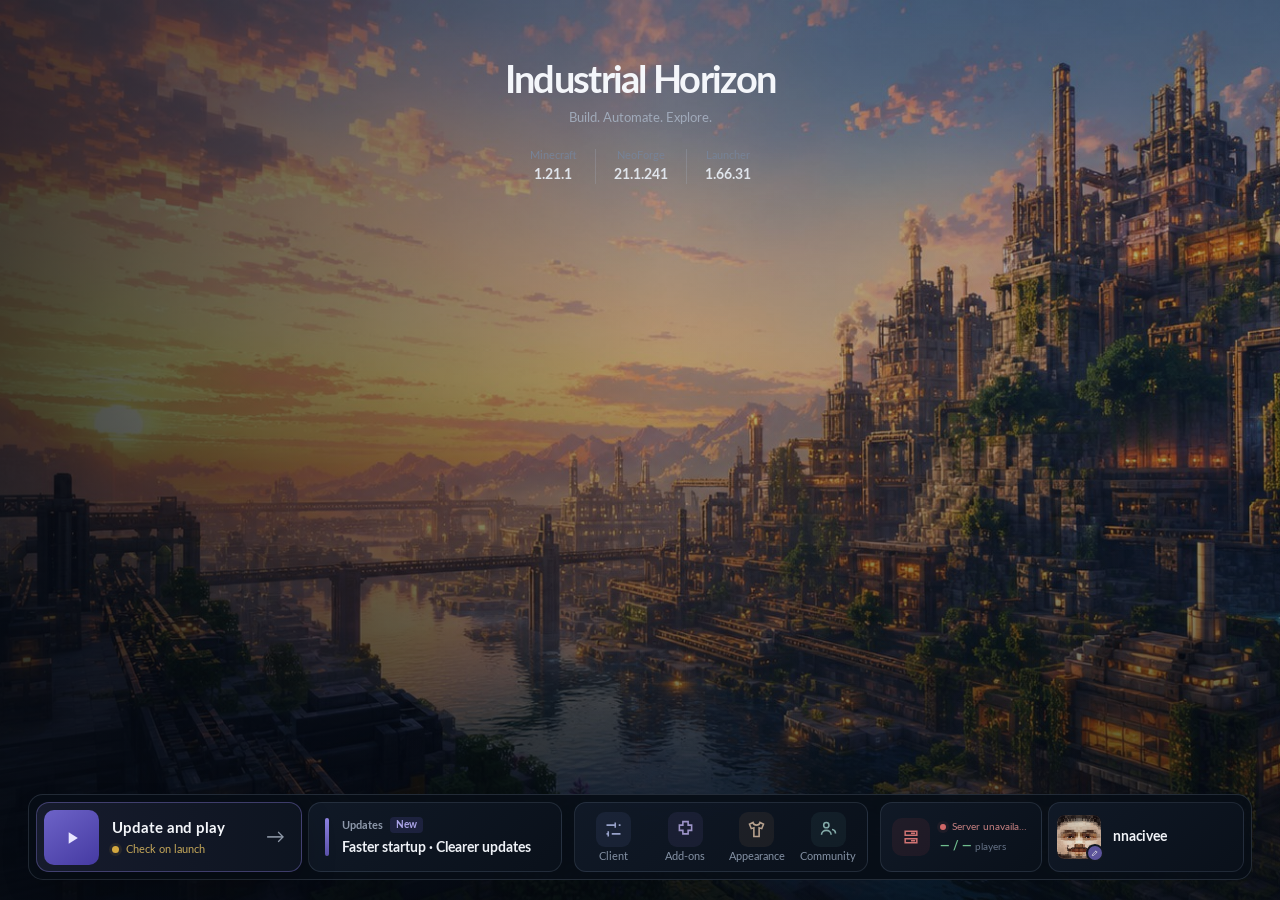
==== commit f60bbeb0: "Release 1.66.31 with Fusion resource packs" ====
--- a/ui/center-control-layouts.html
+++ b/ui/center-control-layouts.html
@@ -177,7 +177,7 @@
   <main class="page locked">
     <section class="stage mode-a">
       <div class="profile"><button class="avatar" data-open-skin aria-label="Сменить скин" title="Сменить скин"></button><span class="profile-copy"><input class="nickname-input" type="text" value="nnacivee" maxlength="16" spellcheck="false" aria-label="Введите ник" title="Нажмите, чтобы изменить ник"></span></div>
-      <div class="hero"><h1>Industrial Horizon</h1><p>Строй. Автоматизируй. Исследуй.</p><div class="versions"><span class="version"><small>Minecraft</small><b data-boot-mc>1.21.1</b></span><span class="version"><small data-boot-loader-name>NeoForge</small><b data-boot-loader-version>21.1.241</b></span><span class="version"><small>Launcher</small><b data-boot-launcher>1.66.30</b></span></div></div>
+      <div class="hero"><h1>Industrial Horizon</h1><p>Строй. Автоматизируй. Исследуй.</p><div class="versions"><span class="version"><small>Minecraft</small><b data-boot-mc>1.21.1</b></span><span class="version"><small data-boot-loader-name>NeoForge</small><b data-boot-loader-version>21.1.241</b></span><span class="version"><small>Launcher</small><b data-boot-launcher>1.66.31</b></span></div></div>
 
       <section class="variant active" data-variant="a">
         <aside class="launcher-update-banner" data-launcher-update-banner hidden role="status" aria-live="polite">
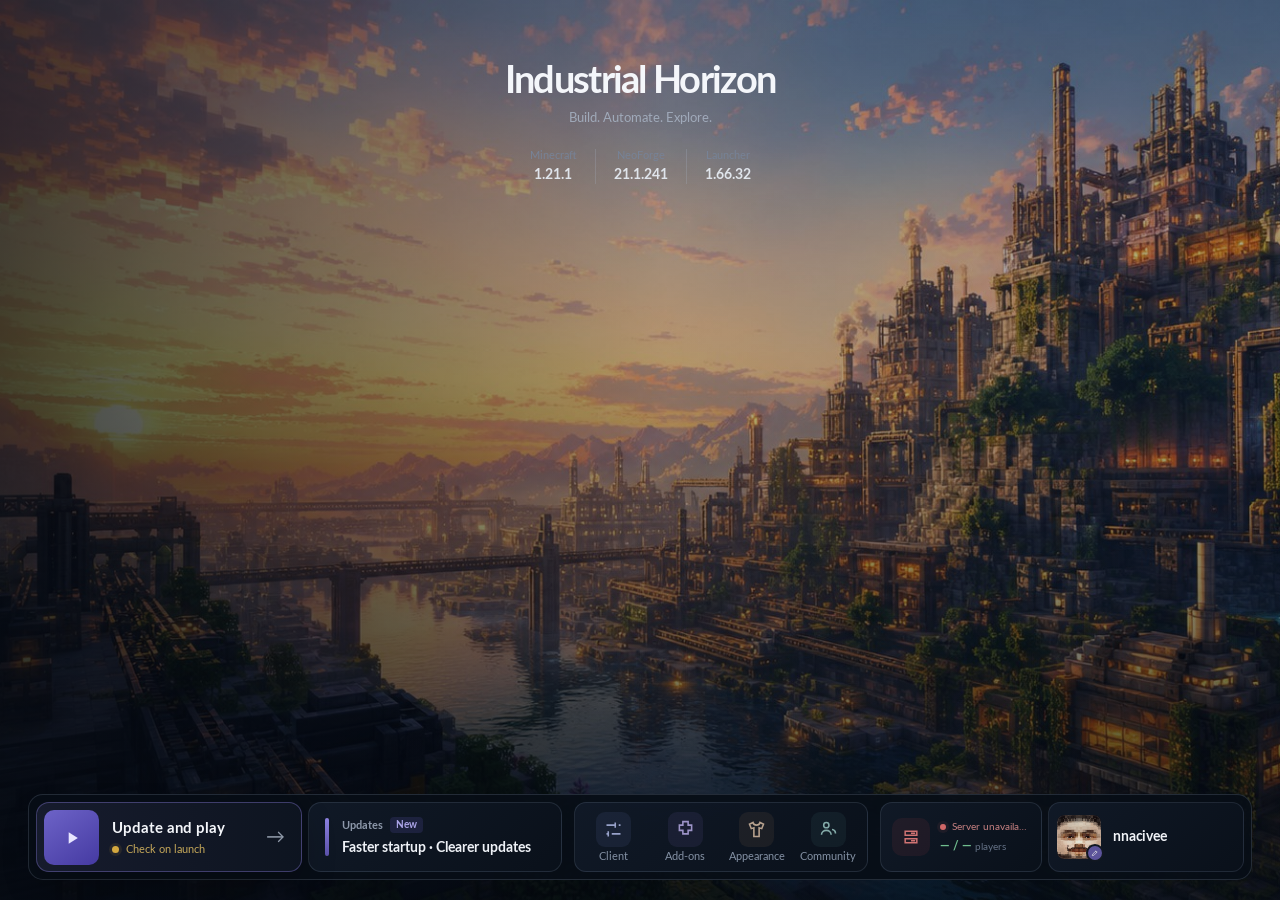
==== commit 707c55f6: "Launcher 1.66.32: restore JEI recipe bridge" ====
--- a/ui/center-control-layouts.html
+++ b/ui/center-control-layouts.html
@@ -177,7 +177,7 @@
   <main class="page locked">
     <section class="stage mode-a">
       <div class="profile"><button class="avatar" data-open-skin aria-label="Сменить скин" title="Сменить скин"></button><span class="profile-copy"><input class="nickname-input" type="text" value="nnacivee" maxlength="16" spellcheck="false" aria-label="Введите ник" title="Нажмите, чтобы изменить ник"></span></div>
-      <div class="hero"><h1>Industrial Horizon</h1><p>Строй. Автоматизируй. Исследуй.</p><div class="versions"><span class="version"><small>Minecraft</small><b data-boot-mc>1.21.1</b></span><span class="version"><small data-boot-loader-name>NeoForge</small><b data-boot-loader-version>21.1.241</b></span><span class="version"><small>Launcher</small><b data-boot-launcher>1.66.31</b></span></div></div>
+      <div class="hero"><h1>Industrial Horizon</h1><p>Строй. Автоматизируй. Исследуй.</p><div class="versions"><span class="version"><small>Minecraft</small><b data-boot-mc>1.21.1</b></span><span class="version"><small data-boot-loader-name>NeoForge</small><b data-boot-loader-version>21.1.241</b></span><span class="version"><small>Launcher</small><b data-boot-launcher>1.66.32</b></span></div></div>
 
       <section class="variant active" data-variant="a">
         <aside class="launcher-update-banner" data-launcher-update-banner hidden role="status" aria-live="polite">
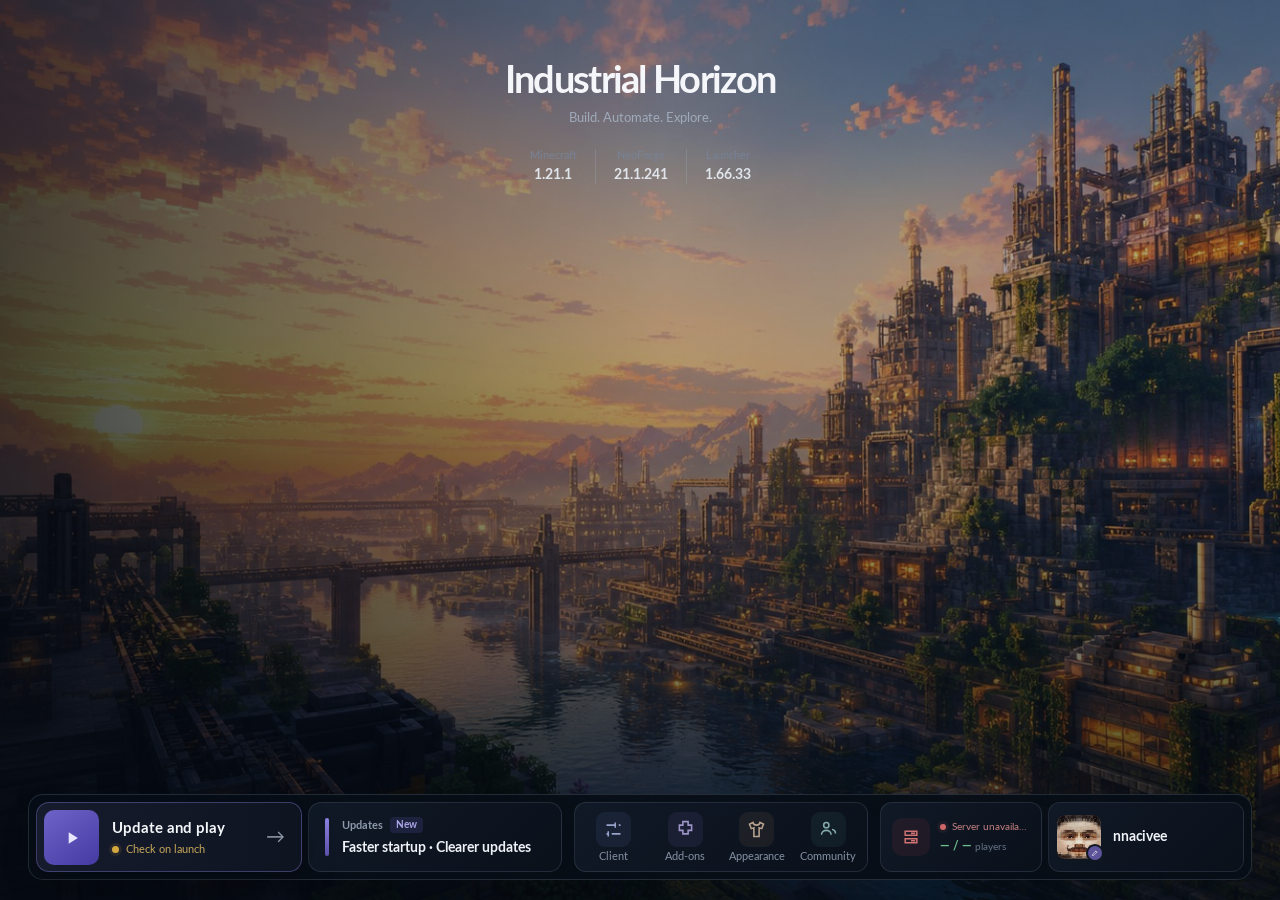
==== commit d8d78d1c: "Launcher 1.66.33: add reversible Bedrock mode" ====
--- a/ui/center-control-layouts.html
+++ b/ui/center-control-layouts.html
@@ -38,6 +38,7 @@
     .dialog-view{display:none}.dialog-view.active{display:block}.dialog.wide{width:min(720px,calc(100% - 40px))}.dialog-tabs{height:43px;padding:6px 12px;border-bottom:1px solid var(--line);display:flex;align-items:center;gap:5px}.dialog-tab{height:30px;padding:0 12px;border:1px solid transparent;border-radius:7px;background:transparent;color:#748094;font-size:8px;cursor:pointer}.dialog-tab:hover{background:#131d2a;color:#c9d0da}.dialog-tab.active{border-color:rgba(126,116,204,.3);background:#1c2438;color:#f0edff}.dialog-panel{display:none}.dialog-panel.active{display:block}.dialog-content{height:292px;padding:12px;overflow:auto}.addon-grid{display:grid;grid-template-columns:repeat(3,1fr);gap:8px}.addon-card{padding:10px;border:1px solid rgba(165,182,210,.12);border-radius:10px;background:#0f1825}.addon-icon{width:34px;height:34px;margin-bottom:12px;border-radius:9px;background:linear-gradient(145deg,#4b456f,#252c40);display:grid;place-items:center;color:#c9c3ef;font-size:13px}.addon-card h3{margin:0;font-size:10px}.addon-card p{height:30px;margin:6px 0 10px;color:#6e7b8e;font-size:7px;line-height:1.4}.mini-action{height:29px;padding:0 10px;border:1px solid rgba(126,116,204,.28);border-radius:7px;background:#191f34;color:#bbb5e8;font-size:8px;cursor:pointer}.mini-action.installed{border-color:rgba(82,157,111,.3);background:rgba(42,94,63,.25);color:#83c99d}.installed-list{display:grid;gap:6px}.installed-row{height:55px;padding:0 12px;border:1px solid rgba(165,182,210,.11);border-radius:9px;background:#0f1825;display:flex;align-items:center;gap:10px}.installed-row .addon-icon{width:31px;height:31px;margin:0}.installed-row b{font-size:9px}.installed-row small{display:block;margin-top:4px;color:#6f7b8d;font-size:7px}.installed-row span:last-child{margin-left:auto;color:#72b48a;font-size:8px}
     .appearance-layout{height:360px;display:grid;grid-template-columns:128px 1fr}.appearance-tabs{padding:10px;border-right:1px solid var(--line);display:grid;align-content:start;gap:6px}.appearance-tabs .dialog-tab{width:100%;height:47px;padding:0 9px;display:grid;grid-template-columns:25px 1fr;grid-template-rows:1fr 1fr;column-gap:7px;text-align:left}.appearance-tabs .dialog-tab svg{grid-row:1/3;align-self:center;width:25px;height:25px;padding:5px;border-radius:7px;background:#141e2c;stroke:currentColor}.appearance-tabs .dialog-tab b{align-self:end;font-size:8px;font-weight:600}.appearance-tabs .dialog-tab small{align-self:start;margin-top:2px;color:#667286;font-size:6px}.appearance-tabs .dialog-tab.active small{color:#9188c8}.appearance-content{padding:12px;overflow:auto}.panel-heading{margin-bottom:10px;display:flex;align-items:flex-start;justify-content:space-between;gap:15px}.panel-heading h3{margin:0;font-size:12px}.panel-heading p{margin:5px 0 0;color:#6f7c8e;font-size:7px}.current-preset{flex:0 0 auto;padding:6px 8px;border:1px solid rgba(102,181,132,.25);border-radius:7px;background:rgba(50,112,73,.16);color:#78bd91;font-size:7px}.preset-grid{display:grid;grid-template-columns:repeat(3,1fr);gap:8px}.preset-card{position:relative;min-width:0;height:258px;padding:7px;border:1px solid rgba(165,182,210,.12);border-radius:11px;background:#0f1825;color:#c8cfda;text-align:left;cursor:pointer;overflow:hidden;transition:.16s}.preset-card:hover{transform:translateY(-2px);border-color:rgba(126,116,204,.38);background:#131d2b}.preset-card.selected{border-color:#7167bd;background:#171e31;box-shadow:inset 0 0 0 1px rgba(124,113,207,.12)}.preset-preview{position:relative;height:112px;border-radius:8px;overflow:hidden;display:block;background-image:linear-gradient(0deg,rgba(6,10,17,.32),transparent 70%),url("assets/hero-bg-v6.jpg");background-size:cover;background-repeat:no-repeat}.texture-original{background-position:28% 60%;filter:saturate(.72) contrast(.94)}.texture-industrial{background-position:78% 48%;filter:saturate(1.08) contrast(1.08)}.texture-clean{background-position:52% 38%;filter:saturate(.55) brightness(1.08)}.shader-balanced{background-position:75% 45%;filter:saturate(1.05) brightness(.95)}.shader-cinematic{background-position:17% 50%;filter:saturate(1.32) contrast(1.12) brightness(.85)}.shader-off{background-position:45% 60%;filter:saturate(.55) brightness(1.1)}.preset-badge{position:absolute;left:7px;top:7px;padding:4px 6px;border:1px solid rgba(255,255,255,.11);border-radius:5px;background:rgba(7,12,20,.78);color:#dde2e9;font-size:6px;backdrop-filter:blur(6px)}.preset-check{position:absolute;right:7px;top:7px;width:20px;height:20px;border-radius:50%;background:#7065c0;color:#fff;display:none;place-items:center;font-size:10px;box-shadow:0 4px 15px rgba(0,0,0,.35)}.preset-card.selected .preset-check{display:grid}.preset-body{padding:10px 3px 2px;display:block}.preset-title{display:flex;align-items:center;justify-content:space-between;gap:7px}.preset-title b{font-size:9px}.preset-title small{padding:3px 5px;border-radius:5px;background:#192436;color:#8995a6;font-size:6px}.preset-description{height:32px;margin-top:7px;color:#6f7b8d;font-size:7px;line-height:1.45;display:block}.preset-meta{margin-top:8px;display:flex;flex-wrap:wrap;gap:4px}.preset-meta em{padding:4px 5px;border:1px solid rgba(165,182,210,.1);border-radius:5px;background:#121c29;color:#8793a4;font-size:6px;font-style:normal}.preset-meta em.good{border-color:rgba(71,169,107,.22);color:#70b98a}.skin-dialog{width:min(560px,calc(100% - 40px))}.skin-layout{padding:12px;display:grid;grid-template-columns:165px 1fr;gap:12px}.skin-card{height:240px;border:1px solid rgba(165,182,210,.12);border-radius:11px;background:radial-gradient(circle at 50% 35%,#26324a,#101826 58%,#0c141f);display:grid;place-items:center}.skin-face{width:116px;height:116px;border-radius:14px;background-image:url("../skins/nnacivee.png");background-size:928px 464px;background-position:-116px -116px;image-rendering:pixelated;box-shadow:0 16px 38px rgba(0,0,0,.4)}.skin-info{padding:14px;border:1px solid rgba(165,182,210,.12);border-radius:10px;background:#0f1825}.skin-info h3{margin:0;font-size:15px}.skin-info p{margin:8px 0 14px;color:#6f7c8e;font-size:8px;line-height:1.5}.skin-actions{display:flex;gap:6px}.skin-note{margin-top:14px;padding-top:12px;border-top:1px solid rgba(165,182,210,.1);color:#657185;font-size:7px;line-height:1.5}.graphics-grid{display:grid;grid-template-columns:1fr 1fr;gap:8px}.graphics-grid .settings-group{min-height:130px}
     .appearance-layout{height:360px;display:grid;grid-template-columns:128px 1fr}.appearance-tabs{padding:10px;border-right:1px solid var(--line);display:grid;align-content:start;gap:6px}.appearance-tabs .dialog-tab{width:100%;height:47px;padding:0 9px;display:grid;grid-template-columns:25px 1fr;grid-template-rows:1fr 1fr;column-gap:7px;text-align:left}.appearance-tabs .dialog-tab svg{grid-row:1/3;align-self:center;width:25px;height:25px;padding:5px;border-radius:7px;background:#141e2c;stroke:currentColor}.appearance-tabs .dialog-tab b{align-self:end;font-size:8px;font-weight:600}.appearance-tabs .dialog-tab small{align-self:start;margin-top:2px;color:#667286;font-size:6px}.appearance-tabs .dialog-tab.active small{color:#9188c8}.appearance-content{padding:12px;overflow:auto}.panel-heading{margin-bottom:10px;display:flex;align-items:flex-start;justify-content:space-between;gap:15px}.panel-heading h3{margin:0;font-size:12px}.panel-heading p{margin:5px 0 0;color:#6f7c8e;font-size:7px}.current-preset{flex:0 0 auto;padding:6px 8px;border:1px solid rgba(102,181,132,.25);border-radius:7px;background:rgba(50,112,73,.16);color:#78bd91;font-size:7px}.preset-grid{display:grid;grid-template-columns:repeat(3,1fr);gap:8px}.preset-card{position:relative;min-width:0;height:258px;padding:7px;border:1px solid rgba(165,182,210,.12);border-radius:11px;background:#0f1825;color:#c8cfda;text-align:left;cursor:pointer;overflow:hidden;transition:.16s}.preset-card:hover{transform:translateY(-2px);border-color:rgba(126,116,204,.38);background:#131d2b}.preset-card.selected{border-color:#7167bd;background:#171e31;box-shadow:inset 0 0 0 1px rgba(124,113,207,.12)}.preset-preview{position:relative;height:112px;border-radius:8px;overflow:hidden;display:block;background-image:linear-gradient(0deg,rgba(6,10,17,.32),transparent 70%),url("assets/hero-bg-v6.jpg");background-size:cover;background-repeat:no-repeat}.texture-original{background-position:28% 60%;filter:saturate(.72) contrast(.94)}.texture-industrial{background-position:78% 48%;filter:saturate(1.08) contrast(1.08)}.texture-clean{background-position:52% 38%;filter:saturate(.55) brightness(1.08)}.shader-balanced{background-position:75% 45%;filter:saturate(1.05) brightness(.95)}.shader-cinematic{background-position:17% 50%;filter:saturate(1.32) contrast(1.12) brightness(.85)}.shader-off{background-position:45% 60%;filter:saturate(.55) brightness(1.1)}.preset-badge{position:absolute;left:7px;top:7px;padding:4px 6px;border:1px solid rgba(255,255,255,.11);border-radius:5px;background:rgba(7,12,20,.78);color:#dde2e9;font-size:6px;backdrop-filter:blur(6px)}.preset-check{position:absolute;right:7px;top:7px;width:20px;height:20px;border-radius:50%;background:#7065c0;color:#fff;display:none;place-items:center;font-size:10px;box-shadow:0 4px 15px rgba(0,0,0,.35)}.preset-card.selected .preset-check{display:grid}.preset-body{padding:10px 3px 2px;display:block}.preset-title{display:flex;align-items:center;justify-content:space-between;gap:7px}.preset-title b{font-size:9px}.preset-title small{padding:3px 5px;border-radius:5px;background:#192436;color:#8995a6;font-size:6px}.preset-description{height:32px;margin-top:7px;color:#6f7b8d;font-size:7px;line-height:1.45;display:block}.preset-meta{margin-top:8px;display:flex;flex-wrap:wrap;gap:4px}.preset-meta em{padding:4px 5px;border:1px solid rgba(165,182,210,.1);border-radius:5px;background:#121c29;color:#8793a4;font-size:6px;font-style:normal}.preset-meta em.good{border-color:rgba(71,169,107,.22);color:#70b98a}.skin-dialog{width:min(560px,calc(100% - 40px))}.skin-layout{padding:12px;display:grid;grid-template-columns:165px 1fr;gap:12px}.skin-card{height:240px;border:1px solid rgba(165,182,210,.12);border-radius:11px;background:radial-gradient(circle at 50% 35%,#26324a,#101826 58%,#0c141f);display:grid;place-items:center}.skin-face{width:116px;height:116px;border-radius:14px;background-image:url("../skins/nnacivee.png");background-size:928px 464px;background-position:-116px -116px;image-rendering:pixelated;box-shadow:0 16px 38px rgba(0,0,0,.4)}.skin-info{padding:14px;border:1px solid rgba(165,182,210,.12);border-radius:10px;background:#0f1825}.skin-info h3{margin:0;font-size:15px}.skin-info p{margin:8px 0 14px;color:#6f7c8e;font-size:8px;line-height:1.5}.skin-actions{display:flex;gap:6px}.skin-note{margin-top:14px;padding-top:12px;border-top:1px solid rgba(165,182,210,.1);color:#657185;font-size:7px;line-height:1.5}.graphics-grid{display:grid;grid-template-columns:1fr 1fr;gap:8px}.graphics-grid .settings-group{min-height:130px}.graphics-panel{display:grid;gap:9px}.graphics-head{display:flex;align-items:flex-start;justify-content:space-between}.graphics-head h3{margin:0;font-size:11px}.graphics-head p{margin:4px 0 0;color:#6f7c8e;font-size:7px}.graphics-reset{height:27px;padding:0 9px}.graphics-profiles{display:grid;grid-template-columns:repeat(3,1fr);gap:6px}.graphics-profile{height:48px;padding:7px 9px;border:1px solid rgba(165,182,210,.11);border-radius:9px;background:#0f1825;color:#7f8b9c;text-align:left;cursor:pointer}.graphics-profile:hover{border-color:rgba(126,116,204,.3);background:#141e2c}.graphics-profile.active{border-color:rgba(126,116,204,.48);background:linear-gradient(135deg,#1f2541,#151e2d);color:#f0eeff}.graphics-profile b{display:block;font-size:8px}.graphics-profile small{display:block;margin-top:4px;color:#687588;font-size:6px}.graphics-profile.active small{color:#9b94c9}.graphics-sections{display:grid;grid-template-columns:1fr 1fr;gap:8px}.graphics-sections .settings-group{min-height:0}.graphics-sections .setting{min-height:40px}.graphics-sections .settings-group.compatibility{grid-column:1/-1}.compatibility-grid{display:grid;grid-template-columns:1fr 1fr;gap:0 14px}.compatibility-note{grid-column:1/-1;margin:4px;padding:8px 9px;border:1px solid rgba(194,163,91,.16);border-radius:7px;background:rgba(91,69,34,.12);color:#ae9763;font-size:7px;line-height:1.45}.graphics-restart{color:#6e7a8c;font-size:7px}
+    .bedrock-mode-card{grid-column:1/-1;position:relative;overflow:hidden;border-color:rgba(87,174,222,.22)!important;background:linear-gradient(120deg,rgba(28,72,96,.28),rgba(15,24,37,.96))!important}.bedrock-mode-card:before{content:"";position:absolute;right:-26px;top:-42px;width:150px;height:150px;border-radius:50%;background:radial-gradient(circle,rgba(65,180,226,.16),transparent 68%);pointer-events:none}.bedrock-mode-card .setting{position:relative;z-index:1}.bedrock-mode-card .setting-copy b{color:#dff5ff}.bedrock-mode-status{position:relative;z-index:1;margin:0 5px 5px;padding-top:7px;border-top:1px solid rgba(147,204,230,.11);color:#7893a3;font-size:7px;line-height:1.4}.bedrock-mode-status[data-state="applying"]{color:#85c7e4}.bedrock-mode-status[data-state="error"]{color:#e68e8e}.bedrock-mode-progress{position:absolute;left:0;right:0;bottom:0;height:2px;background:rgba(123,205,238,.1)}.bedrock-mode-progress i{display:block;width:var(--bedrock-progress,0%);height:100%;background:linear-gradient(90deg,#4c9bc2,#82d8ef);transition:width .2s}
     .community-grid{padding:12px;display:grid;grid-template-columns:1fr 1fr;gap:8px}.resource-card{height:96px;padding:12px;border:1px solid rgba(165,182,210,.12);border-radius:10px;background:#0f1825;display:grid;grid-template-columns:40px 1fr 18px;align-items:center;gap:10px;text-align:left;color:#cbd2dc;cursor:pointer}.resource-card:hover,.resource-card.highlighted{border-color:#62599f;background:#171f31}.resource-icon{width:40px;height:40px;border-radius:10px;background:#182437;display:grid;place-items:center;color:#9b93cf;font-size:11px;font-weight:700}.resource-card b{display:block;font-size:10px}.resource-card small{display:block;margin-top:5px;color:#6f7b8d;font-size:7px}.resource-arrow{color:#727e90;font-size:14px}
     .toast{position:fixed;z-index:2000;left:50%;bottom:25px;transform:translate(-50%,16px);padding:10px 15px;border:1px solid rgba(142,130,255,.36);border-radius:9px;background:#151d2a;color:#e9ecf2;font-size:10px;opacity:0;pointer-events:none;transition:.18s}.toast.show{opacity:1;transform:translate(-50%,0)}
     @media(min-width:1167px) and (max-width:1335px){.stage .profile{width:196px}.stage .profile .avatar{width:44px;height:44px;background-size:352px 176px;background-position:-44px -44px}.stage .nickname-input{width:116px}.bottom-console.layout-a{grid-template-columns:270px minmax(190px,1fr) 244px 168px 196px}.bottom-console.layout-b{grid-template-columns:244px minmax(190px,1fr) 270px 168px 196px}.bottom-console.layout-c{grid-template-columns:minmax(190px,1fr) 270px 244px 168px 196px}.bottom-console.layout-d{grid-template-columns:270px 244px minmax(190px,1fr) 168px 196px}}
@@ -177,7 +178,7 @@
   <main class="page locked">
     <section class="stage mode-a">
       <div class="profile"><button class="avatar" data-open-skin aria-label="Сменить скин" title="Сменить скин"></button><span class="profile-copy"><input class="nickname-input" type="text" value="nnacivee" maxlength="16" spellcheck="false" aria-label="Введите ник" title="Нажмите, чтобы изменить ник"></span></div>
-      <div class="hero"><h1>Industrial Horizon</h1><p>Строй. Автоматизируй. Исследуй.</p><div class="versions"><span class="version"><small>Minecraft</small><b data-boot-mc>1.21.1</b></span><span class="version"><small data-boot-loader-name>NeoForge</small><b data-boot-loader-version>21.1.241</b></span><span class="version"><small>Launcher</small><b data-boot-launcher>1.66.32</b></span></div></div>
+      <div class="hero"><h1>Industrial Horizon</h1><p>Строй. Автоматизируй. Исследуй.</p><div class="versions"><span class="version"><small>Minecraft</small><b data-boot-mc>1.21.1</b></span><span class="version"><small data-boot-loader-name>NeoForge</small><b data-boot-loader-version>21.1.241</b></span><span class="version"><small>Launcher</small><b data-boot-launcher>1.66.33</b></span></div></div>
 
       <section class="variant active" data-variant="a">
         <aside class="launcher-update-banner" data-launcher-update-banner hidden role="status" aria-live="polite">
@@ -247,6 +248,7 @@
             <section class="dialog-panel" data-appearance-panel="graphics"><div class="graphics-panel"><div class="graphics-head"><div><h3>Параметры графики</h3><p>Профили качества, производительности и совместимости.</p></div><button class="dialog-action graphics-reset" data-graphics-reset>Сбросить</button></div><div class="graphics-profiles" role="group" aria-label="Профиль графики">
               <button class="graphics-profile" data-graphics-profile="beauty" aria-pressed="false"><b>Красиво</b><small>Качество и стабильный FPS</small></button><button class="graphics-profile active" data-graphics-profile="balanced" aria-pressed="true"><b>Баланс</b><small>Качество и стабильный FPS</small></button><button class="graphics-profile" data-graphics-profile="low" aria-pressed="false"><b>Слабый ПК</b><small>Минимум эффектов</small></button>
             </div><div class="graphics-sections">
+              <section class="settings-group bedrock-mode-card"><h3>Стиль игры</h3><div class="setting"><span class="setting-copy"><b>Режим Bedrock</b><small>Bedrock HUD и интерфейс, курсоры, вода, текстуры, камера и плавные анимации одним переключателем</small></span><label class="toggle" title="Переключить режим Bedrock"><input type="checkbox" data-bedrock-mode aria-label="Режим Bedrock"><i></i></label></div><p class="bedrock-mode-status" data-bedrock-status data-state="ready">Выключен · обычное оформление сохранено</p><span class="bedrock-mode-progress" aria-hidden="true"><i data-bedrock-progress></i></span></section>
               <section class="settings-group compatibility"><h3>Совместимость видеокарты</h3><div class="compatibility-grid"><label class="setting"><span class="setting-copy"><b>Режим совместимости</b><small>Для устаревших драйверов и GPU</small></span><select data-gpu-mode><option value="auto" selected>Автоматически</option><option value="old-amd">Старые AMD Radeon</option><option value="old-intel">Старые Intel</option><option value="safe">Безопасный режим</option></select></label><p class="compatibility-note" data-gpu-note>Автоматический режим использует рекомендуемые параметры для вашей системы.</p></div></section>
             </div><span class="graphics-restart">Некоторые параметры применятся после перезапуска клиента.</span></div></section>
           </div></div>
@@ -305,12 +307,16 @@
     document.querySelectorAll('[data-catalog]').forEach(shell=>{let saved;try{saved=localStorage.getItem(`launcher-catalog-layout:${shell.dataset.layoutKey}`)}catch{}setCatalogLayout(shell,catalogLayouts.includes(saved)?saved:shell.dataset.layout)});
     function setClientModEnabled(id,enabled){const button=document.querySelector(`[data-client-toggle="${id}"]`),row=document.querySelector(`[data-client-mod="${id}"]`),mirror=document.querySelector(`[data-client-mirror="${id}"]`);if(!button||!row)return;button.setAttribute('aria-pressed',String(enabled));const label=button.querySelector('span');if(label)label.textContent=t(enabled?'Включён':'Выключен');row.classList.toggle('is-off',!enabled);row.dataset.modState=enabled?'enabled':'disabled';const rowState=row.querySelector('.project-meta i:first-child');if(rowState){rowState.textContent=t(enabled?'Совместим':'Выключен');rowState.classList.toggle('good',enabled)}if(mirror){const mirrorState=mirror.querySelector('.catalog-status');if(mirrorState){mirrorState.textContent=t(enabled?'Включён':'Выключен');mirrorState.classList.toggle('good',enabled)}}}
     function syncClientToggleAvailability(){const supported=hasApi('set_client_mod')||hasApi('toggle_client_mod');document.querySelectorAll('[data-client-toggle]').forEach(button=>{button.disabled=!supported;button.setAttribute('aria-disabled',String(!supported));setClientModEnabled(button.dataset.clientToggle,button.getAttribute('aria-pressed')==='true')})}
-    function syncStaticCatalogAvailability(){document.querySelectorAll('[data-visual-choice]').forEach(button=>button.disabled=!hasApi('get_resource_packs'));document.querySelectorAll('[data-shader-choice]').forEach(button=>button.disabled=!hasApi('get_shaders'))}
+    function syncStaticCatalogAvailability(){document.querySelectorAll('[data-visual-choice]').forEach(button=>button.disabled=!hasApi('get_resource_packs'));document.querySelectorAll('[data-shader-choice]').forEach(button=>button.disabled=!hasApi('get_shaders'));document.querySelectorAll('[data-bedrock-mode]').forEach(input=>input.disabled=!hasApi('set_bedrock_mode'))}
     const graphicsApiProfiles={beauty:'beauty',balanced:'balance',low:'potato'};
     function apiResultFailed(result){return Boolean(result&&typeof result==='object'&&result.ok===false)}
     async function applyGraphicsProfile(id,announce=true,persist=true){if(!graphicsApiProfiles[id])return false;document.querySelectorAll('[data-graphics-profile]').forEach(button=>{const active=button.dataset.graphicsProfile===id;button.classList.toggle('active',active);button.setAttribute('aria-pressed',String(active))});if(persist){try{const results=await Promise.all([hasApi('graphics_preset')?invokeApi('graphics_preset',graphicsApiProfiles[id]):Promise.resolve(),hasApi('set_low_end')?invokeApi('set_low_end',id==='low'):Promise.resolve(),hasApi('save_ui_settings')?invokeApi('save_ui_settings',{graphics_profile:id}):Promise.resolve()]);if(results.some(apiResultFailed))throw new Error('settings')}catch{return say('Не удалось применить настройки. Закройте Minecraft и повторите',{},'error'),false}}if(announce)say(id==='low'?'Режим слабого ПК применён':'Профиль графики применён',{},'success');return true}
     const gpuNotes={auto:'Автоматический режим использует рекомендуемые параметры для вашей системы.','old-amd':'Для старых Radeon и устаревших драйверов. Снижает риск мерцания, чёрных текстур и вылетов, но может уменьшить FPS.','old-intel':'Упрощает рендеринг для старых встроенных видеокарт Intel.','safe':'Универсальный безопасный режим с минимальными графическими эффектами.'};
     async function applyGpuMode(mode,announce=true,persist=true){const note=document.querySelector('[data-gpu-note]');if(note)note.textContent=t(gpuNotes[mode]||gpuNotes.auto);if(persist){try{const results=await Promise.all([hasApi('set_no_sodium')?invokeApi('set_no_sodium',mode!=='auto'):Promise.resolve(),hasApi('save_ui_settings')?invokeApi('save_ui_settings',{gpu_mode:mode}):Promise.resolve()]);if(results.some(apiResultFailed))throw new Error('settings')}catch{return say('Не удалось применить настройки. Закройте Minecraft и повторите',{},'error'),false}}if(announce)say(mode==='old-amd'?'Режим старых AMD выбран':'Режим совместимости изменён',{},'success');return true}
+    let bedrockModeEnabled=false,bedrockModeBusy=false;
+    function renderBedrockMode(payload={}){const input=document.querySelector('[data-bedrock-mode]'),status=document.querySelector('[data-bedrock-status]'),bar=document.querySelector('[data-bedrock-progress]'),state=String(payload.state||'ready'),enabled=payload.enabled===undefined?bedrockModeEnabled:Boolean(payload.enabled),progress=Math.max(0,Math.min(100,Number(payload.progress)||0));bedrockModeEnabled=enabled;bedrockModeBusy=state==='applying';if(input){input.checked=enabled;input.disabled=bedrockModeBusy||!hasApi('set_bedrock_mode');input.setAttribute('aria-busy',String(bedrockModeBusy))}if(status){status.dataset.state=state;status.textContent=t(payload.text||(state==='applying'?'Подготавливаем стиль Bedrock…':state==='error'?'Не удалось применить режим':enabled?'Включён · применится при следующем запуске':'Выключен · обычное оформление сохранено'))}if(bar)bar.parentElement?.style.setProperty('--bedrock-progress',`${bedrockModeBusy?progress:0}%`)}
+    async function requestBedrockMode(enabled){if(bedrockModeBusy||!hasApi('set_bedrock_mode'))return;const previous=bedrockModeEnabled;renderBedrockMode({state:'applying',enabled,progress:0,text:enabled?'Скачиваем и проверяем оформление Bedrock…':'Восстанавливаем обычное оформление…'});try{const result=await invokeApi('set_bedrock_mode',enabled);if(!result||result.ok===false)throw new Error(result?.error||'Не удалось переключить режим Bedrock');if(result.started!==true)renderBedrockMode({state:'ready',enabled:Boolean(result.enabled??enabled),progress:100})}catch(error){renderBedrockMode({state:'error',enabled:previous,text:error?.message||'Не удалось переключить режим Bedrock'});say(error?.message||'Не удалось переключить режим Bedrock',{},'error')}}
+    window.onBedrockModeState=payload=>{renderBedrockMode(payload||{});if(payload?.state==='ready'){clientModsLoaded=false;resourceCatalogLoaded=false;say(payload.enabled?'Режим Bedrock включён':'Обычное оформление восстановлено',{},'success')}else if(payload?.state==='error')say(payload.text||'Не удалось переключить режим Bedrock',{},'error')};
     const downloadPathInput=document.querySelector('[data-download-path]'),installPathButton=document.querySelector('[data-install-path-action]');let currentInstallPath='',pendingInstallPath='';
     function resetInstallPathButton(){if(!installPathButton)return;installPathButton.disabled=!hasApi('choose_install_dir');installPathButton.textContent=t(pendingInstallPath?'Перенести':'Изменить')}
     async function handleInstallPathAction(){if(!installPathButton||installPathButton.disabled)return;if(pendingInstallPath){if(!hasApi('move_installation'))return;installPathButton.disabled=true;installPathButton.textContent=t('Перенос…');try{const result=await invokeApi('move_installation',pendingInstallPath);if(!result?.ok){pendingInstallPath='';if(downloadPathInput)downloadPathInput.value=currentInstallPath;say(result?.error||'Не удалось изменить папку');resetInstallPathButton()}}catch(error){pendingInstallPath='';if(downloadPathInput)downloadPathInput.value=currentInstallPath;say(error?.message||'Не удалось изменить папку');resetInstallPathButton()}return}try{const result=await invokeApi('choose_install_dir');if(!result||result.cancelled)return;if(!result.ok){say(result.error||'Не удалось выбрать папку');return}if(!result.changed){say('Эта папка уже используется');return}pendingInstallPath=String(result.path||'');if(downloadPathInput)downloadPathInput.value=pendingInstallPath;resetInstallPathButton();say('Нажмите «Перенести», чтобы подтвердить')}catch(error){say(error?.message||'Не удалось выбрать папку')}}
@@ -338,6 +344,7 @@
         if(memoryInput){const ramMin=Math.max(2048,Number(boot.ram_min)||2048),ramMax=Math.max(ramMin,Number(boot.ram_max)||16384);memoryAutoValue=Math.max(512,ramMin-512);memoryInput.min=String(memoryAutoValue);memoryInput.max=String(ramMax);currentRamRecommendation=Math.min(ramMax,Math.max(ramMin,Number(boot.ram_rec)||6144));memoryInput.value=boot.memory_auto?String(memoryAutoValue):String(Math.min(ramMax,Math.max(ramMin,Number(boot.memory_mb)||currentRamRecommendation)));try{localStorage.setItem(memoryStorageKey,boot.memory_auto?'auto':memoryInput.value)}catch{}updateMemoryDisplay()}
         const savedProfile=boot.ui_settings?.graphics_profile,profile=['beauty','balanced','low'].includes(savedProfile)?savedProfile:(boot.low_end?'low':'balanced');await applyGraphicsProfile(profile,false,false);
         const gpuMode=document.querySelector('[data-gpu-mode]');if(gpuMode){gpuMode.value=boot.ui_settings?.gpu_mode||(boot.no_sodium?'old-amd':'auto');applyGpuMode(gpuMode.value,false,false)}
+        renderBedrockMode({state:'ready',enabled:Boolean(boot.bedrock_mode?.enabled)});
         if(hasApi('get_skin_state'))invokeApi('get_skin_state',nicknameInput.value).then(applySkinState).catch(()=>{});refreshClientStateIfIdle(true);syncClientToggleAvailability();syncStaticCatalogAvailability();
       }catch{syncClientToggleAvailability();syncStaticCatalogAvailability();resetInstallPathButton()}
     }
@@ -395,6 +402,7 @@
     window.onCatalogInstallState=function(payload,slug='',state='',progress=null,text=''){let data;if(payload&&typeof payload==='object')data=payload;else{if(typeof state==='number'){text=String(progress||'');progress=state;state='installing'}data={kind:payload,slug,state,progress,text}}const kind=normalizePackKind(data.kind||data.type),packSlug=String(data.slug||data.id||''),installState=normalizePackInstallState(data.state||'installing'),pct=data.progress??data.pct??null,message=data.text||data.message||'';setPackInstallState(kind,packSlug,installState,pct,message);if(installState==='done')loadPackCatalog(kind,true)};
     window.refreshShaders=()=>refreshPackCatalog('shader');
     window.refreshResources=()=>refreshPackCatalog('resource');
+    window.refreshClientMods=()=>{clientModsLoaded=false;return loadClientMods(true)};
     function retryCatalog(shell){const catalog=shell?.dataset.catalog;if(catalog==='mods-project')return loadProjectMods(true);if(catalog==='mods-client')return loadClientMods(true);if(catalog==='textures')return loadPackCatalog('resource',true);if(catalog==='shaders')return loadPackCatalog('shader',true);return Promise.resolve(false)}
     function clearCatalogFilters(shell){if(!shell)return;const search=shell.querySelector('[data-mod-search],[data-pack-search]');if(search){search.value='';persistCatalogSearch(search)}const panel=shell.closest('[data-addons-panel]');if(panel){persistCatalogChoice(panel,'activeModCategory','all','mod-category');persistCatalogChoice(panel,'activeModState','all','mod-state');panel.querySelectorAll('[data-mod-category-filter]').forEach(button=>button.setAttribute('aria-pressed',String(button.dataset.modCategoryFilter==='all')));panel.querySelectorAll('[data-mod-state-filter]').forEach(button=>button.setAttribute('aria-pressed',String(button.dataset.modStateFilter==='all')));applyModFilters(panel)}else{persistCatalogChoice(shell,'activePackFilter','all','pack-filter');shell.querySelectorAll('[data-pack-filter]').forEach(button=>button.setAttribute('aria-pressed',String(button.dataset.packFilter==='all')));applyPackFilters(shell)}search?.focus()}
     function initializeCatalogFilters(){document.querySelectorAll('[data-mod-search],[data-pack-search]').forEach(restoreCatalogSearch);const projectPanel=document.querySelector('[data-addons-panel="project"]');if(projectPanel)restoreCatalogChoice(projectPanel,'activeModCategory','[data-mod-category-filter]','modCategoryFilter','mod-category');const clientPanel=document.querySelector('[data-addons-panel="client"]');if(clientPanel){const mods=[...clientPanel.querySelectorAll('[data-mod-row]')].map(row=>({category:row.dataset.modCategory||'Клиентский',enabled:row.dataset.modState==='enabled'}));renderClientFilterControls(clientPanel,mods)}document.querySelectorAll('[data-addons-panel]').forEach(applyModFilters);document.querySelectorAll('[data-catalog="textures"],[data-catalog="shaders"]').forEach(shell=>{restoreCatalogChoice(shell,'activePackFilter','[data-pack-filter]','packFilter','pack-filter');applyPackFilters(shell)})}
@@ -500,6 +508,7 @@
       const saveSettings=event.target.closest('[data-save-settings]');if(saveSettings){if(!(await saveMemory(false)))return;const minimizeInput=document.querySelector('[data-minimize-on-launch]');try{if(hasApi('save_ui_settings')){const result=await invokeApi('save_ui_settings',{minimize_on_launch:minimizeInput?.checked!==false});if(result?.ok===false)throw new Error(result.error||'Не удалось сохранить настройки')}}catch(error){say(error?.message||'Не удалось сохранить настройки',{},'error');return}closeDialog();say('Настройки сохранены',{},'success');return}
       const saveAppearance=event.target.closest('[data-save-appearance]');if(saveAppearance){closeDialog();return}
       const graphicsProfile=event.target.closest('[data-graphics-profile]');if(graphicsProfile){await applyGraphicsProfile(graphicsProfile.dataset.graphicsProfile);return}
+      const bedrockToggle=event.target.closest('[data-bedrock-mode]');if(bedrockToggle){await requestBedrockMode(Boolean(bedrockToggle.checked));return}
       const graphicsReset=event.target.closest('[data-graphics-reset]');if(graphicsReset){const graphicsSaved=await applyGraphicsProfile('balanced',false,true);const gpuMode=document.querySelector('[data-gpu-mode]');if(gpuMode)gpuMode.value='auto';const gpuSaved=await applyGpuMode('auto',false,true);if(graphicsSaved&&gpuSaved)say('Рекомендуемые параметры восстановлены',{},'success');return}
       const updateAction=event.target.closest('[data-update-action]');if(updateAction){applyLauncherUpdate();return}
       const confirmRepair=event.target.closest('[data-confirm-repair]');if(confirmRepair){runServiceAction('repair',true);return}
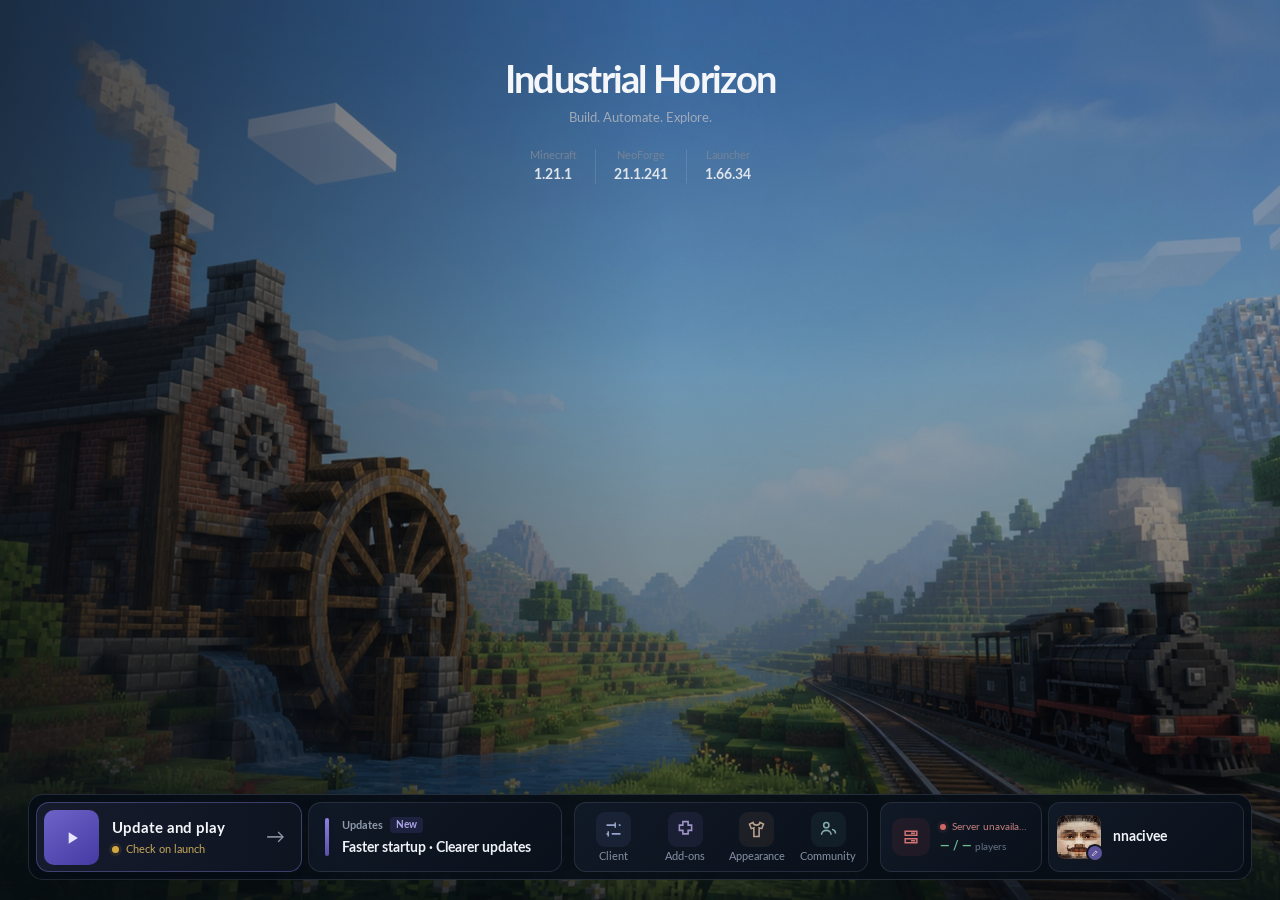
==== commit d28addfe: "Launcher 1.66.34: update main background" ====
--- a/ui/center-control-layouts.html
+++ b/ui/center-control-layouts.html
@@ -178,7 +178,7 @@
   <main class="page locked">
     <section class="stage mode-a">
       <div class="profile"><button class="avatar" data-open-skin aria-label="Сменить скин" title="Сменить скин"></button><span class="profile-copy"><input class="nickname-input" type="text" value="nnacivee" maxlength="16" spellcheck="false" aria-label="Введите ник" title="Нажмите, чтобы изменить ник"></span></div>
-      <div class="hero"><h1>Industrial Horizon</h1><p>Строй. Автоматизируй. Исследуй.</p><div class="versions"><span class="version"><small>Minecraft</small><b data-boot-mc>1.21.1</b></span><span class="version"><small data-boot-loader-name>NeoForge</small><b data-boot-loader-version>21.1.241</b></span><span class="version"><small>Launcher</small><b data-boot-launcher>1.66.33</b></span></div></div>
+      <div class="hero"><h1>Industrial Horizon</h1><p>Строй. Автоматизируй. Исследуй.</p><div class="versions"><span class="version"><small>Minecraft</small><b data-boot-mc>1.21.1</b></span><span class="version"><small data-boot-loader-name>NeoForge</small><b data-boot-loader-version>21.1.241</b></span><span class="version"><small>Launcher</small><b data-boot-launcher>1.66.34</b></span></div></div>
 
       <section class="variant active" data-variant="a">
         <aside class="launcher-update-banner" data-launcher-update-banner hidden role="status" aria-live="polite">
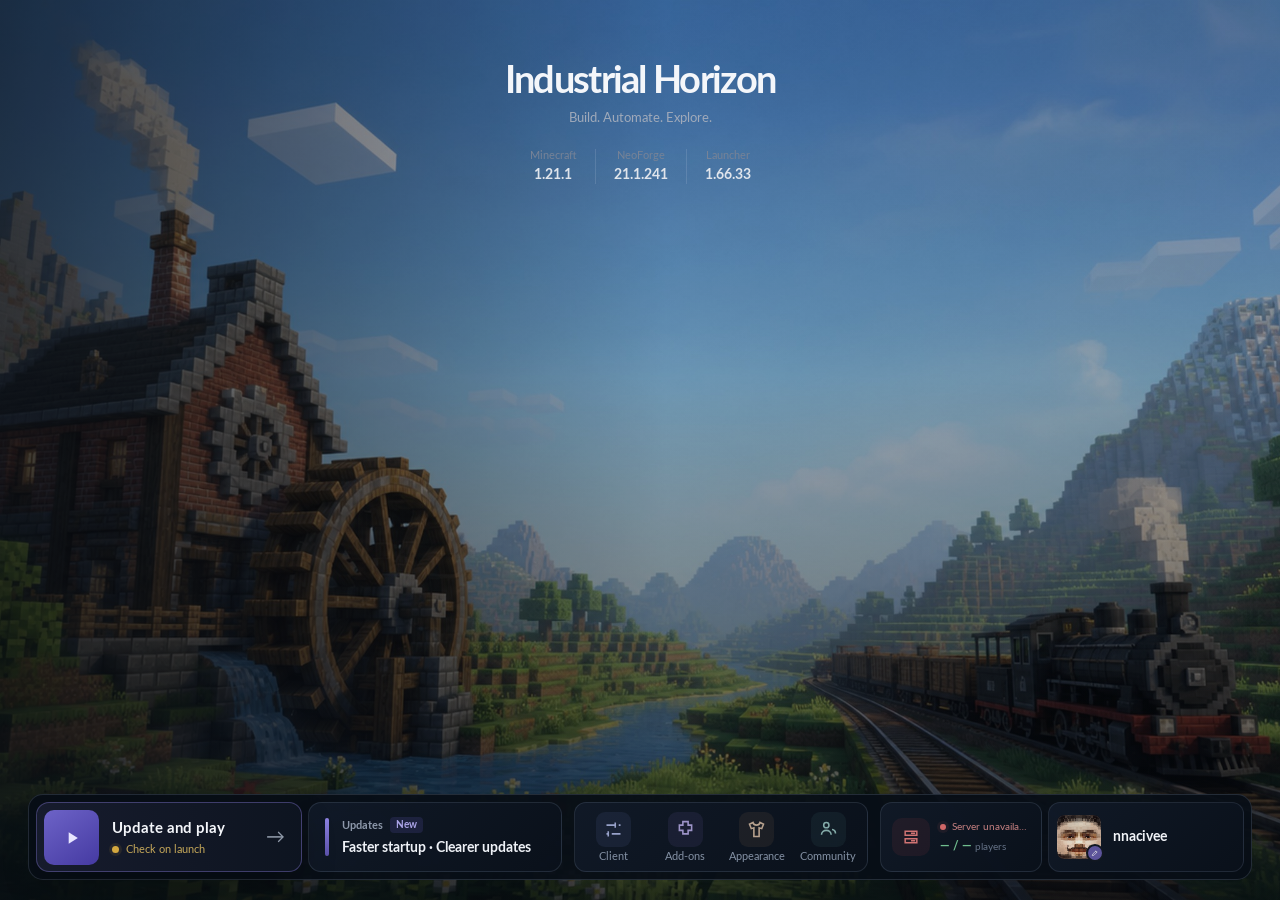
==== commit 5b0a7995: "Keep launcher version unchanged for background-only update" ====
--- a/ui/center-control-layouts.html
+++ b/ui/center-control-layouts.html
@@ -178,7 +178,7 @@
   <main class="page locked">
     <section class="stage mode-a">
       <div class="profile"><button class="avatar" data-open-skin aria-label="Сменить скин" title="Сменить скин"></button><span class="profile-copy"><input class="nickname-input" type="text" value="nnacivee" maxlength="16" spellcheck="false" aria-label="Введите ник" title="Нажмите, чтобы изменить ник"></span></div>
-      <div class="hero"><h1>Industrial Horizon</h1><p>Строй. Автоматизируй. Исследуй.</p><div class="versions"><span class="version"><small>Minecraft</small><b data-boot-mc>1.21.1</b></span><span class="version"><small data-boot-loader-name>NeoForge</small><b data-boot-loader-version>21.1.241</b></span><span class="version"><small>Launcher</small><b data-boot-launcher>1.66.34</b></span></div></div>
+      <div class="hero"><h1>Industrial Horizon</h1><p>Строй. Автоматизируй. Исследуй.</p><div class="versions"><span class="version"><small>Minecraft</small><b data-boot-mc>1.21.1</b></span><span class="version"><small data-boot-loader-name>NeoForge</small><b data-boot-loader-version>21.1.241</b></span><span class="version"><small>Launcher</small><b data-boot-launcher>1.66.33</b></span></div></div>
 
       <section class="variant active" data-variant="a">
         <aside class="launcher-update-banner" data-launcher-update-banner hidden role="status" aria-live="polite">
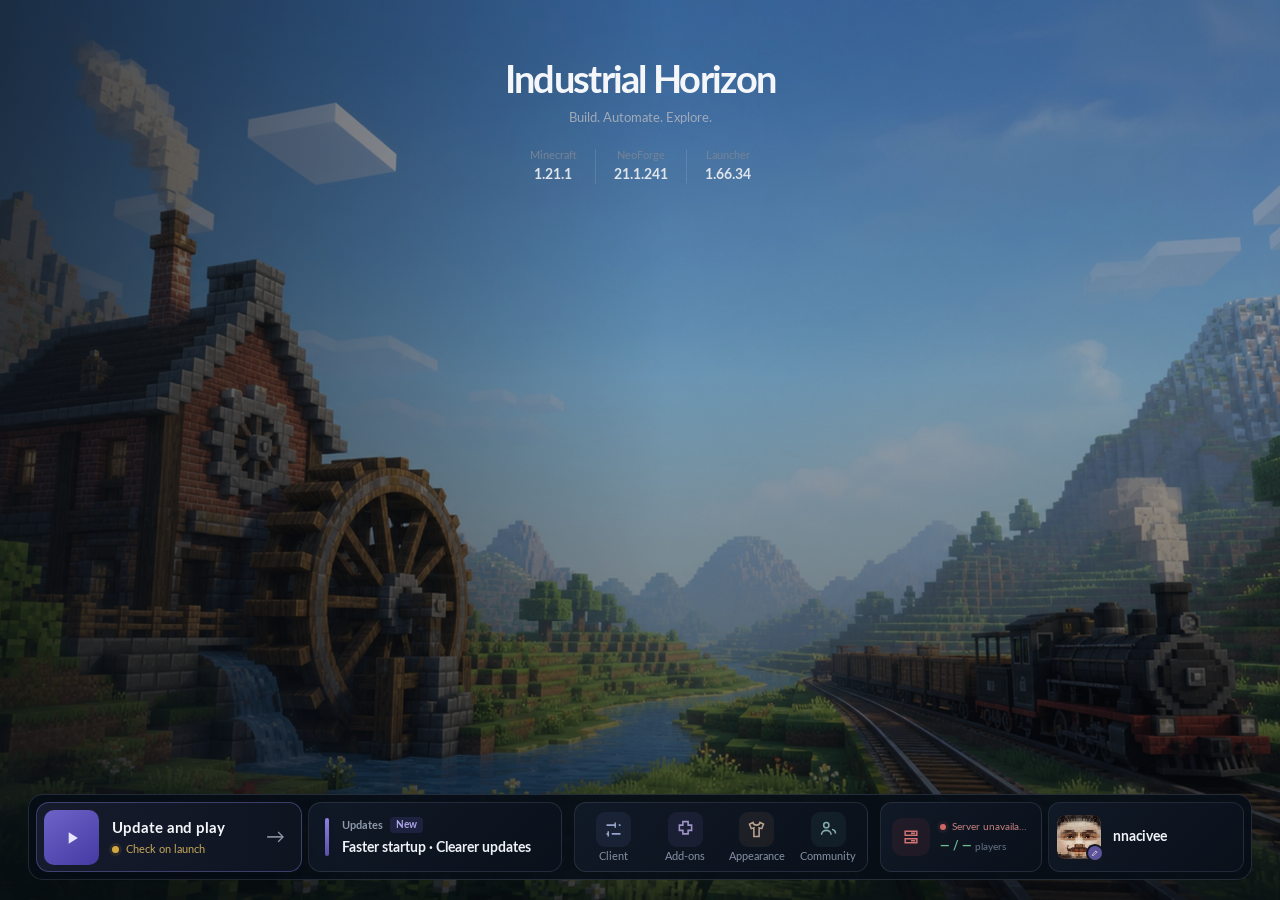
==== commit 1c8d15be: "fix: sync launcher with production client pack" ====
--- a/ui/center-control-layouts.html
+++ b/ui/center-control-layouts.html
@@ -178,7 +178,7 @@
   <main class="page locked">
     <section class="stage mode-a">
       <div class="profile"><button class="avatar" data-open-skin aria-label="Сменить скин" title="Сменить скин"></button><span class="profile-copy"><input class="nickname-input" type="text" value="nnacivee" maxlength="16" spellcheck="false" aria-label="Введите ник" title="Нажмите, чтобы изменить ник"></span></div>
-      <div class="hero"><h1>Industrial Horizon</h1><p>Строй. Автоматизируй. Исследуй.</p><div class="versions"><span class="version"><small>Minecraft</small><b data-boot-mc>1.21.1</b></span><span class="version"><small data-boot-loader-name>NeoForge</small><b data-boot-loader-version>21.1.241</b></span><span class="version"><small>Launcher</small><b data-boot-launcher>1.66.33</b></span></div></div>
+      <div class="hero"><h1>Industrial Horizon</h1><p>Строй. Автоматизируй. Исследуй.</p><div class="versions"><span class="version"><small>Minecraft</small><b data-boot-mc>1.21.1</b></span><span class="version"><small data-boot-loader-name>NeoForge</small><b data-boot-loader-version>21.1.241</b></span><span class="version"><small>Launcher</small><b data-boot-launcher>1.66.34</b></span></div></div>
 
       <section class="variant active" data-variant="a">
         <aside class="launcher-update-banner" data-launcher-update-banner hidden role="status" aria-live="polite">
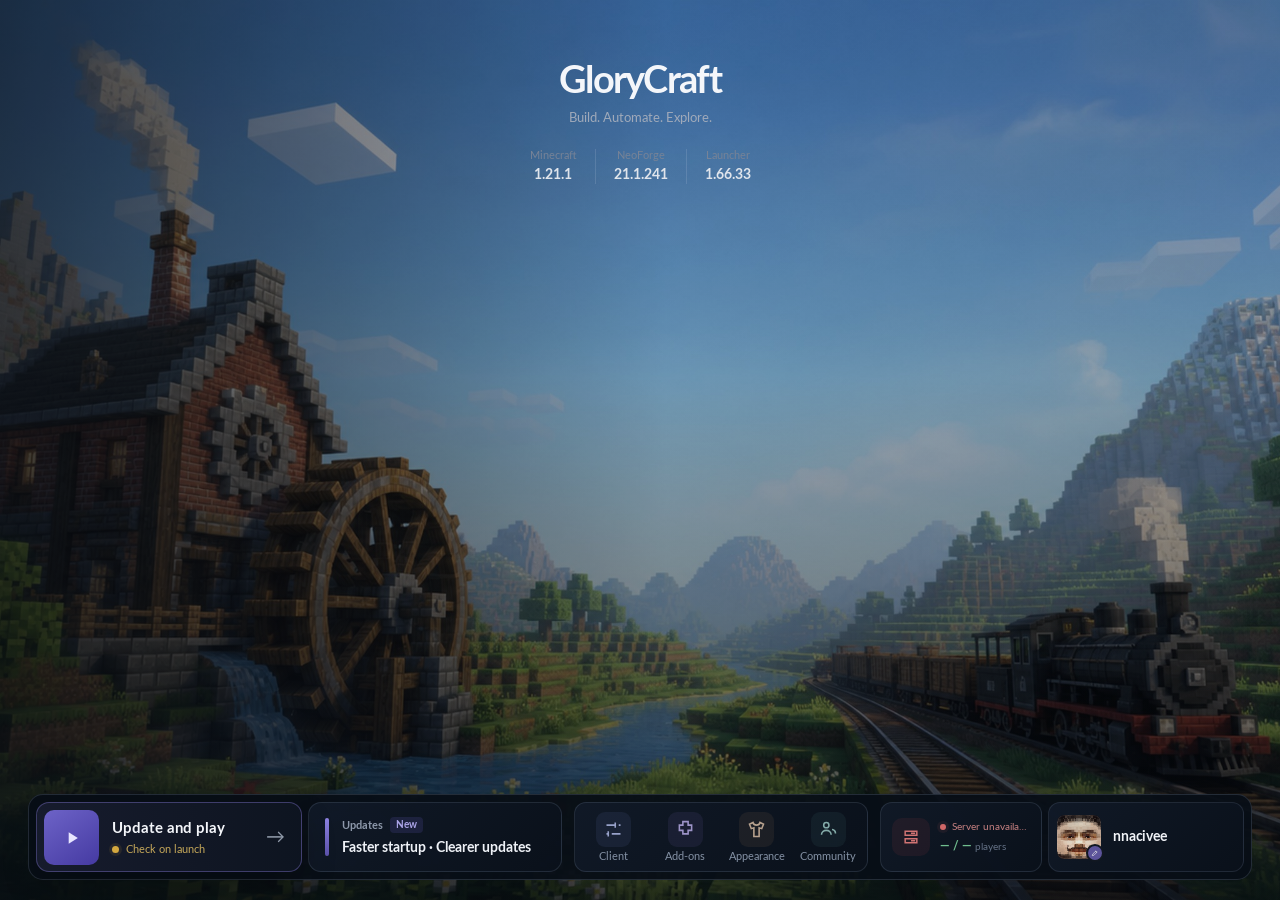
==== commit 0fe276de: "GloryCraft 2.0.11: launcher UI strings and title" ====
--- a/ui/center-control-layouts.html
+++ b/ui/center-control-layouts.html
@@ -4,7 +4,7 @@
   <meta charset="utf-8">
   <meta name="viewport" content="width=device-width,initial-scale=1">
   <link rel="icon" type="image/png" href="assets/industrial-horizon-icon-source.png">
-  <title>Industrial Horizon Launcher</title>
+  <title>GloryCraft</title>
   <style>
     @font-face{font-family:"Horizon Lato";src:url("../fonts/Lato-Regular.ttf") format("truetype");font-weight:400;font-style:normal;font-display:swap}
     @font-face{font-family:"Horizon Lato";src:url("../fonts/Lato-Bold.ttf") format("truetype");font-weight:700;font-style:normal;font-display:swap}
@@ -178,7 +178,7 @@
   <main class="page locked">
     <section class="stage mode-a">
       <div class="profile"><button class="avatar" data-open-skin aria-label="Сменить скин" title="Сменить скин"></button><span class="profile-copy"><input class="nickname-input" type="text" value="nnacivee" maxlength="16" spellcheck="false" aria-label="Введите ник" title="Нажмите, чтобы изменить ник"></span></div>
-      <div class="hero"><h1>Industrial Horizon</h1><p>Строй. Автоматизируй. Исследуй.</p><div class="versions"><span class="version"><small>Minecraft</small><b data-boot-mc>1.21.1</b></span><span class="version"><small data-boot-loader-name>NeoForge</small><b data-boot-loader-version>21.1.241</b></span><span class="version"><small>Launcher</small><b data-boot-launcher>1.66.34</b></span></div></div>
+      <div class="hero"><h1 data-boot-pack>GloryCraft</h1><p>Строй. Автоматизируй. Исследуй.</p><div class="versions"><span class="version"><small>Minecraft</small><b data-boot-mc>1.21.1</b></span><span class="version"><small data-boot-loader-name>NeoForge</small><b data-boot-loader-version>21.1.241</b></span><span class="version"><small>Launcher</small><b data-boot-launcher>1.66.33</b></span></div></div>
 
       <section class="variant active" data-variant="a">
         <aside class="launcher-update-banner" data-launcher-update-banner hidden role="status" aria-live="polite">
@@ -200,7 +200,7 @@
               <div class="setting"><span class="setting-copy"><b>Отчёт об ошибке</b><small>Собрать последние логи для поддержки</small></span><button class="dialog-action" data-service-action="logs">Собрать</button></div>
             </section>
             <section class="settings-group"><h3>Клиент</h3><div class="setting memory-setting"><span class="setting-copy"><b>Оперативная память</b><small data-memory-recommendation>Рекомендуется для сборки: 6 ГБ</small></span><span class="memory-control"><span class="memory-value-row"><strong data-memory-value>6 ГБ</strong><small data-memory-caption>для игры</small></span><input class="memory-range" data-memory-range type="range" min="1536" max="16384" step="512" value="6144" aria-label="Оперативная память для игры"><span class="memory-scale"><i>Авто</i><i data-memory-max>16 ГБ</i></span></span></div><div class="setting language-setting"><span class="setting-copy"><b>Язык</b><small>Интерфейс меняется сразу</small></span><span class="language-switch" role="group" aria-label="Язык интерфейса"><button data-language="ru" aria-pressed="true" aria-label="Русский" title="Русский"><img src="assets/flags/ru.svg" alt="">RU</button><button data-language="uk" aria-pressed="false" aria-label="Українська" title="Українська"><img src="assets/flags/ua.svg" alt="">UA</button><button data-language="en" aria-pressed="false" aria-label="English" title="English"><img src="assets/flags/gb.svg" alt="">EN</button></span></div><div class="setting"><span class="setting-copy"><b>Папка игры</b><small>Открыть каталог установленного клиента</small></span><button class="dialog-action" data-dialog-action="folder">Открыть</button></div></section>
-            <section class="settings-group storage-group"><h3>Хранилище</h3><div class="setting path-setting"><span class="setting-copy"><b>Папка хранения игры</b><small>Minecraft, моды и пользовательские файлы находятся здесь</small></span><span class="path-control"><input data-download-path value="C:\Games\Industrial Horizon" readonly aria-label="Путь хранения игры"><button class="dialog-action" data-install-path-action>Изменить</button></span></div></section>
+            <section class="settings-group storage-group"><h3>Хранилище</h3><div class="setting path-setting"><span class="setting-copy"><b>Папка хранения игры</b><small>Minecraft, моды и пользовательские файлы находятся здесь</small></span><span class="path-control"><input data-download-path value="C:\Games\GloryCraft" readonly aria-label="Путь хранения игры"><button class="dialog-action" data-install-path-action>Изменить</button></span></div></section>
           </div>
           <footer class="dialog-actions"><button class="dialog-action" data-close-dialog>Отмена</button><button class="dialog-action primary" data-save-settings>Сохранить</button></footer>
         </section>
@@ -330,12 +330,20 @@
     function updateMemoryDisplay(){if(!memoryInput)return;const min=Number(memoryInput.min),max=Number(memoryInput.max),value=Number(memoryInput.value),automatic=memoryIsAuto(),output=document.querySelector('[data-memory-value]'),caption=document.querySelector('[data-memory-caption]'),recommendation=document.querySelector('[data-memory-recommendation]'),maxLabel=document.querySelector('[data-memory-max]'),control=memoryInput.closest('.memory-control'),label=automatic?t('Авто'):formatMemory(value);if(output)output.textContent=label;if(caption)caption.textContent=t(automatic?'система подберёт':'для игры');if(recommendation)recommendation.textContent=t('Рекомендуется для сборки: {amount}',{amount:formatMemory(currentRamRecommendation)});if(maxLabel)maxLabel.textContent=formatMemory(max);if(control)control.classList.toggle('is-auto',automatic);memoryInput.setAttribute('aria-valuetext',label);memoryInput.style.setProperty('--memory-progress',`${((value-min)/(max-min))*100}%`)}
     function applySavedMemoryResult(result,automatic){if(!result||automatic||!Number(result.memory_mb))return;const actual=Math.max(Number(memoryInput.min)+Number(memoryInput.step),Math.min(Number(result.memory_mb),Number(memoryInput.max)));if(actual!==Number(memoryInput.value)){memoryInput.value=String(actual);try{localStorage.setItem(memoryStorageKey,String(actual))}catch{}updateMemoryDisplay()}}
     async function saveMemory(announce=false){if(!memoryInput)return true;const value=Number(memoryInput.value),automatic=memoryIsAuto(),stored=automatic?'auto':String(value),backendValue=automatic?0:value,amount=automatic?t('Авто'):formatMemory(value);try{if(hasApi('set_memory')){const result=await invokeApi('set_memory',backendValue);if(!result||apiResultFailed(result))throw new Error('settings');applySavedMemoryResult(result,automatic)}try{localStorage.setItem(memoryStorageKey,stored)}catch{}if(announce)say('Память для игры: {amount}',{amount},'success');return true}catch{say('Не удалось применить настройки. Закройте Minecraft и повторите',{},'error');return false}}
+    /* Название сборки в одном месте. Раньше «Industrial Horizon» было
+       зашито в вёрстку в четырёх местах, и после перехода на Monifactory
+       окно продолжало представляться старым именем. */
+    let packDisplayName='GloryCraft';
     async function hydrateLauncherBoot(){
       if(!hasApi('get_boot')){syncClientToggleAvailability();syncStaticCatalogAvailability();resetInstallPathButton();return}
       try{
         const boot=await invokeApi('get_boot');if(!boot)return;
         if(boot.nick)nicknameInput.value=String(boot.nick).replace(/[^a-zA-Z0-9_]/g,'').slice(0,16)||'Player';
         const mc=document.querySelector('[data-boot-mc]'),loaderName=document.querySelector('[data-boot-loader-name]'),loaderVersion=document.querySelector('[data-boot-loader-version]'),launcherVersion=document.querySelector('[data-boot-launcher]'),minimizeInput=document.querySelector('[data-minimize-on-launch]');
+        const packName=document.querySelector('[data-boot-pack]');
+        if(boot.pack_name)packDisplayName=boot.pack_name;
+        if(packName&&boot.pack_name)packName.textContent=boot.pack_name;
+        if(boot.pack_name)document.title=boot.pack_name;
         if(mc&&boot.mc)mc.textContent=boot.mc;if(loaderName&&boot.loader)loaderName.textContent=boot.loader;if(loaderVersion)loaderVersion.textContent=boot.loader_version||'—';if(launcherVersion&&boot.launcher_version)launcherVersion.textContent=boot.launcher_version;
         if(minimizeInput)minimizeInput.checked=boot.ui_settings?.minimize_on_launch!==false;
         currentInstallPath=String(boot.install_dir||'');if(downloadPathInput&&currentInstallPath)downloadPathInput.value=currentInstallPath;resetInstallPathButton();
@@ -358,9 +366,9 @@
     function formatNewsDate(value){if(!value)return'';if(!/^\d{4}-\d{2}-\d{2}$/.test(value))return String(value);return new Intl.DateTimeFormat(languageLocales[currentLanguage],{day:'numeric',month:'long',year:'numeric'}).format(new Date(`${value}T12:00:00`))}
     function renderNewsList(){const list=document.querySelector('[data-news-list]');if(!list)return;list.innerHTML=Object.entries(newsData).map(([id,data])=>`<button class="news-list-item${id===currentNewsId?' active':''}" data-news-id="${escapeHtml(id)}" aria-current="${id===currentNewsId?'true':'false'}"><span class="news-list-meta"><time datetime="${escapeHtml(data.date)}">${escapeHtml(formatNewsDate(data.date))}</time></span><b>${escapeHtml(t(data.title))}</b>${data.isNew?`<em>${escapeHtml(t('Новое'))}</em>`:''}</button>`).join('')}
     function renderNews(id=currentNewsId){const ids=Object.keys(newsData);if(!ids.length)return;currentNewsId=Object.prototype.hasOwnProperty.call(newsData,id)?id:ids[0];const data=newsData[currentNewsId],points=Array.isArray(data.points)?data.points:[];renderNewsList();const card=document.querySelector('.news-card.news-detail'),date=document.querySelector('[data-news-date]');if(card)card.dataset.tone=data.tone||data.category;if(date){date.dateTime=data.date||'';date.textContent=formatNewsDate(data.date)}document.querySelector('[data-news-kicker]').textContent=t('Обновление проекта');document.querySelector('[data-news-title]').textContent=t(data.title);document.querySelector('[data-news-lead]').textContent=t(data.lead||'');document.querySelector('[data-news-change-count]').textContent=t('Изменений: {count}',{count:points.length});document.querySelector('[data-news-points]').innerHTML=points.map((point,index)=>`<div class="news-point"><i>${String(index+1).padStart(2,'0')}</i><span><b>${escapeHtml(t(point[0]))}</b><small>${escapeHtml(t(point[1]))}</small></span></div>`).join('')}
-    function renderTicker(){const data=newsData[Object.keys(newsData)[0]]||newsData[currentNewsId];if(!data)return;const category=t(newsFeedLabel),title=t(data.title||'Industrial Horizon'),headlineParts=Array.isArray(data.points)?data.points.slice(0,2).map(point=>Array.isArray(point)&&point[0]?t(point[0]):'').filter(Boolean):[],headline=t(data.tickerTitle||'')||headlineParts.join(' · ')||title;document.querySelectorAll('.ticker-copy').forEach(copy=>{const categoryNode=copy.querySelector('[data-ticker-category]'),newNode=copy.querySelector('[data-ticker-new]'),headlineNode=copy.querySelector('b'),button=copy.closest('.ticker');if(categoryNode)categoryNode.textContent=category;if(newNode){newNode.textContent=t('Новое');newNode.hidden=!data.isNew}if(headlineNode){headlineNode.textContent=headline;headlineNode.title=headline}if(button)button.setAttribute('aria-label',`${category}: ${headline}`)})}
+    function renderTicker(){const data=newsData[Object.keys(newsData)[0]]||newsData[currentNewsId];if(!data)return;const category=t(newsFeedLabel),title=t(data.title||packDisplayName),headlineParts=Array.isArray(data.points)?data.points.slice(0,2).map(point=>Array.isArray(point)&&point[0]?t(point[0]):'').filter(Boolean):[],headline=t(data.tickerTitle||'')||headlineParts.join(' · ')||title;document.querySelectorAll('.ticker-copy').forEach(copy=>{const categoryNode=copy.querySelector('[data-ticker-category]'),newNode=copy.querySelector('[data-ticker-new]'),headlineNode=copy.querySelector('b'),button=copy.closest('.ticker');if(categoryNode)categoryNode.textContent=category;if(newNode){newNode.textContent=t('Новое');newNode.hidden=!data.isNew}if(headlineNode){headlineNode.textContent=headline;headlineNode.title=headline}if(button)button.setAttribute('aria-label',`${category}: ${headline}`)})}
     function normalizeNewsDate(value){const source=String(value||'').trim();if(/^\d{4}-\d{2}-\d{2}$/.test(source))return source;const months={января:1,февраля:2,марта:3,апреля:4,мая:5,июня:6,июля:7,августа:8,сентября:9,октября:10,ноября:11,декабря:12},match=source.toLocaleLowerCase('ru').match(/^(\d{1,2})\s+([а-яё]+)\s+(\d{4})$/);if(!match||!months[match[2]])return source;return`${match[3]}-${String(months[match[2]]).padStart(2,'0')}-${match[1].padStart(2,'0')}`}
-    function pushLiveNews(items){if(!Array.isArray(items)||!items.length)return;Object.keys(newsData).forEach(id=>delete newsData[id]);items.forEach((item,index)=>{const tone=['launcher','client','content','server'].includes(item.category)?item.category:'development',rawPoints=Array.isArray(item.points)?item.points:(Array.isArray(item.changes)?item.changes:[]),points=rawPoints.map(point=>Array.isArray(point)?[String(point[0]||'Подробности'),String(point[1]||'')]:[String(point?.title||'Подробности'),String(point?.text||'')]).filter(point=>point[0]||point[1]),legacyText=String(item.text||'').trim(),title=String(item.title||'Industrial Horizon');if(!points.length&&legacyText)points.push(['Что изменилось',legacyText]);newsData[`live-${index}`]={tone,date:normalizeNewsDate(item.date),isNew:index===0,kicker:String(item.kicker||'Обновление проекта'),title,tickerTitle:String(item.ticker_title||item.tickerTitle||title),lead:String(item.lead||item.summary||legacyText),points}});currentNewsId=Object.keys(newsData)[0];renderNews(currentNewsId);renderTicker()}
+    function pushLiveNews(items){if(!Array.isArray(items)||!items.length)return;Object.keys(newsData).forEach(id=>delete newsData[id]);items.forEach((item,index)=>{const tone=['launcher','client','content','server'].includes(item.category)?item.category:'development',rawPoints=Array.isArray(item.points)?item.points:(Array.isArray(item.changes)?item.changes:[]),points=rawPoints.map(point=>Array.isArray(point)?[String(point[0]||'Подробности'),String(point[1]||'')]:[String(point?.title||'Подробности'),String(point?.text||'')]).filter(point=>point[0]||point[1]),legacyText=String(item.text||'').trim(),title=String(item.title||packDisplayName);if(!points.length&&legacyText)points.push(['Что изменилось',legacyText]);newsData[`live-${index}`]={tone,date:normalizeNewsDate(item.date),isNew:index===0,kicker:String(item.kicker||'Обновление проекта'),title,tickerTitle:String(item.ticker_title||item.tickerTitle||title),lead:String(item.lead||item.summary||legacyText),points}});currentNewsId=Object.keys(newsData)[0];renderNews(currentNewsId);renderTicker()}
     function loadLiveNews(){if(hasApi('load_news'))invokeApi('load_news').catch(()=>{})}
     window.pushNews=pushLiveNews;
     const itemRoutes={settings:['settings'],'all-mods':['addons','project'],'client-mods':['addons','client'],textures:['appearance','textures'],shaders:['appearance','shaders'],graphics:['appearance','graphics']},itemLabels=Object.fromEntries(groups.flatMap(group=>group.items.map(item=>[item.id,item.label]))),communityLinks={site:'https://industrial-horizon.ru',discord:'https://discord.gg/rN22JGV9C',telegram:'https://t.me/+mq769D_rHc04ZmYy',map:'https://industrialhorizon.dynmap.xyz/'},communityMethods={discord:'open_discord',telegram:'open_telegram',map:'open_map'};
@@ -482,7 +490,20 @@
     function renderClientHeartbeat(){if(!clientTimedModes.has(clientStateMode)||!clientActivityStartedAt){stopClientActivity();return}const elapsed=(performance.now()-clientActivityStartedAt)/1000;document.querySelectorAll('[data-play]').forEach(button=>{button.dataset.progressActive='true';const arrow=button.querySelector('.arrow');if(arrow){arrow.textContent=formatClientClock(elapsed);arrow.setAttribute('aria-hidden','true')}})}
     function startClientActivity(){if(!clientActivityStartedAt)clientActivityStartedAt=performance.now();if(!clientHeartbeatTimer)clientHeartbeatTimer=setInterval(renderClientHeartbeat,1000)}
     function stopClientActivity(){if(clientHeartbeatTimer){clearInterval(clientHeartbeatTimer);clientHeartbeatTimer=null}clientActivityStartedAt=0;document.querySelectorAll('[data-play]').forEach(button=>button.dataset.progressActive='false')}
-    function compactLaunchPhase(message,mode){const value=String(message||'').trim().replace(/\b\d+\s*\/\s*\d+\b/g,'').replace(/^[\s·•—-]+|[\s·•—-]+$/g,'').trim(),rules=[[/провер|check/i,'Проверка файлов'],[/библиотек|librar/i,'Файлы игры'],[/ресурс|asset/i,'Оформление игры'],[/java/i,'Подготовка запуска'],[/установк.*neoforge|running installer/i,'Подготовка игры'],[/настройк.*neoforge|processor/i,'Настройка игры'],[/minecraft/i,'Файлы Minecraft'],[/neoforge|forge/i,'Подготовка игры'],[/распаков|unpack/i,'Распаковка файлов'],[/настро|config/i,'Настройка игры'],[/сборк|modpack/i,'Файлы сборки'],[/мод|дополн|addon/i,'Дополнения'],[/скачив|загруз|download/i,'Загрузка файлов'],[/восстанов|repair|restore/i,'Восстановление файлов'],[/подготов|prepar/i,'Подготовка игры'],[/запуск|launch/i,'Запуск игры']];for(const [pattern,label] of rules)if(pattern.test(value))return t(label);return value&&value.length<=34?value:t({checking:'Проверка клиента…',preparing:'Подготовка клиента…',repairing:'Проверка файлов…',updating:'Обновление клиента…',launching:'Запуск игры…'}[mode]||'Подготовка клиента…')}
+    function compactLaunchPhase(message,mode){const raw=String(message||'').trim();
+    /* Цифры больше НЕ выбрасываем. Раньше строка «Ресурсы игры · 1240/3598»
+       превращалась просто в «Оформление игры», и на медленном интернете
+       установка выглядела намертво зависшей: подпись не менялась часами.
+       Теперь всё, что стоит после первой «·» и содержит цифры, доезжает до
+       игрока — счётчик файлов, мегабайты, скорость. */
+    let tail=raw.includes('·')?raw.slice(raw.indexOf('·')+1).trim():'';
+    if(!/\d/.test(tail))tail='';
+    if(tail.length>30)tail=tail.slice(0,30).trim();
+    /* Цифры ставим ПЕРЕД названием этапа, а не после: подпись обрезается
+       по ширине, и обрезаться должно название, а не то, ради чего игрок
+       на неё смотрит. */
+    const withTail=label=>tail?tail+' · '+label:label;
+    const value=raw.replace(/\b\d+\s*\/\s*\d+\b/g,'').replace(/^[\s·•—-]+|[\s·•—-]+$/g,'').trim(),rules=[[/провер|check/i,'Проверка файлов'],[/библиотек|librar/i,'Файлы игры'],[/ресурс|asset/i,'Оформление игры'],[/java/i,'Подготовка запуска'],[/установк.*neoforge|running installer/i,'Подготовка игры'],[/настройк.*neoforge|processor/i,'Настройка игры'],[/minecraft/i,'Файлы Minecraft'],[/neoforge|forge/i,'Подготовка игры'],[/распаков|unpack/i,'Распаковка файлов'],[/настро|config/i,'Настройка игры'],[/сборк|modpack/i,'Файлы сборки'],[/мод|дополн|addon/i,'Дополнения'],[/скачив|загруз|download/i,'Загрузка файлов'],[/восстанов|repair|restore/i,'Восстановление файлов'],[/подготов|prepar/i,'Подготовка игры'],[/запуск|launch/i,'Запуск игры']];for(const [pattern,label] of rules)if(pattern.test(value))return withTail(t(label));return value&&value.length<=34?withTail(value):t({checking:'Проверка клиента…',preparing:'Подготовка клиента…',repairing:'Проверка файлов…',updating:'Обновление клиента…',launching:'Запуск игры…'}[mode]||'Подготовка клиента…')}
     function parseLaunchStage(message){const match=String(message||'').trim().match(/^Шаг\s*(\d+)\s*\/\s*(\d+)\s*·\s*([^—]+?)(?:\s*—\s*(.*))?$/i);if(!match)return null;const detail=String(match[4]||'').trim(),percentMatch=detail.match(/^(\d{1,3})%$/);return{step:`${match[1]}/${match[2]}`,title:match[3].trim(),detail:percentMatch?'':detail,percent:percentMatch?Math.max(0,Math.min(100,Number(percentMatch[1])||0)):null}}
     function clientProgressSummary(progress){const value=Math.max(0,Math.min(100,Number(progress)||0));return value>0?`${Math.round(value)}%`:''}
     function clientResumeAction(message){const value=String(message||'');if(/архив.*уже скачан|продолжа\w*\s+установ|continue\w*\s+install|продовж\w*\s+встанов/i.test(value))return t('Продолжаем установку');if(/продолжа|докач|возобнов|resume|resuming|fallback|запасн\w*\s+источник|продовжу|довантаж/i.test(value))return t('Продолжаем загрузку');return''}
